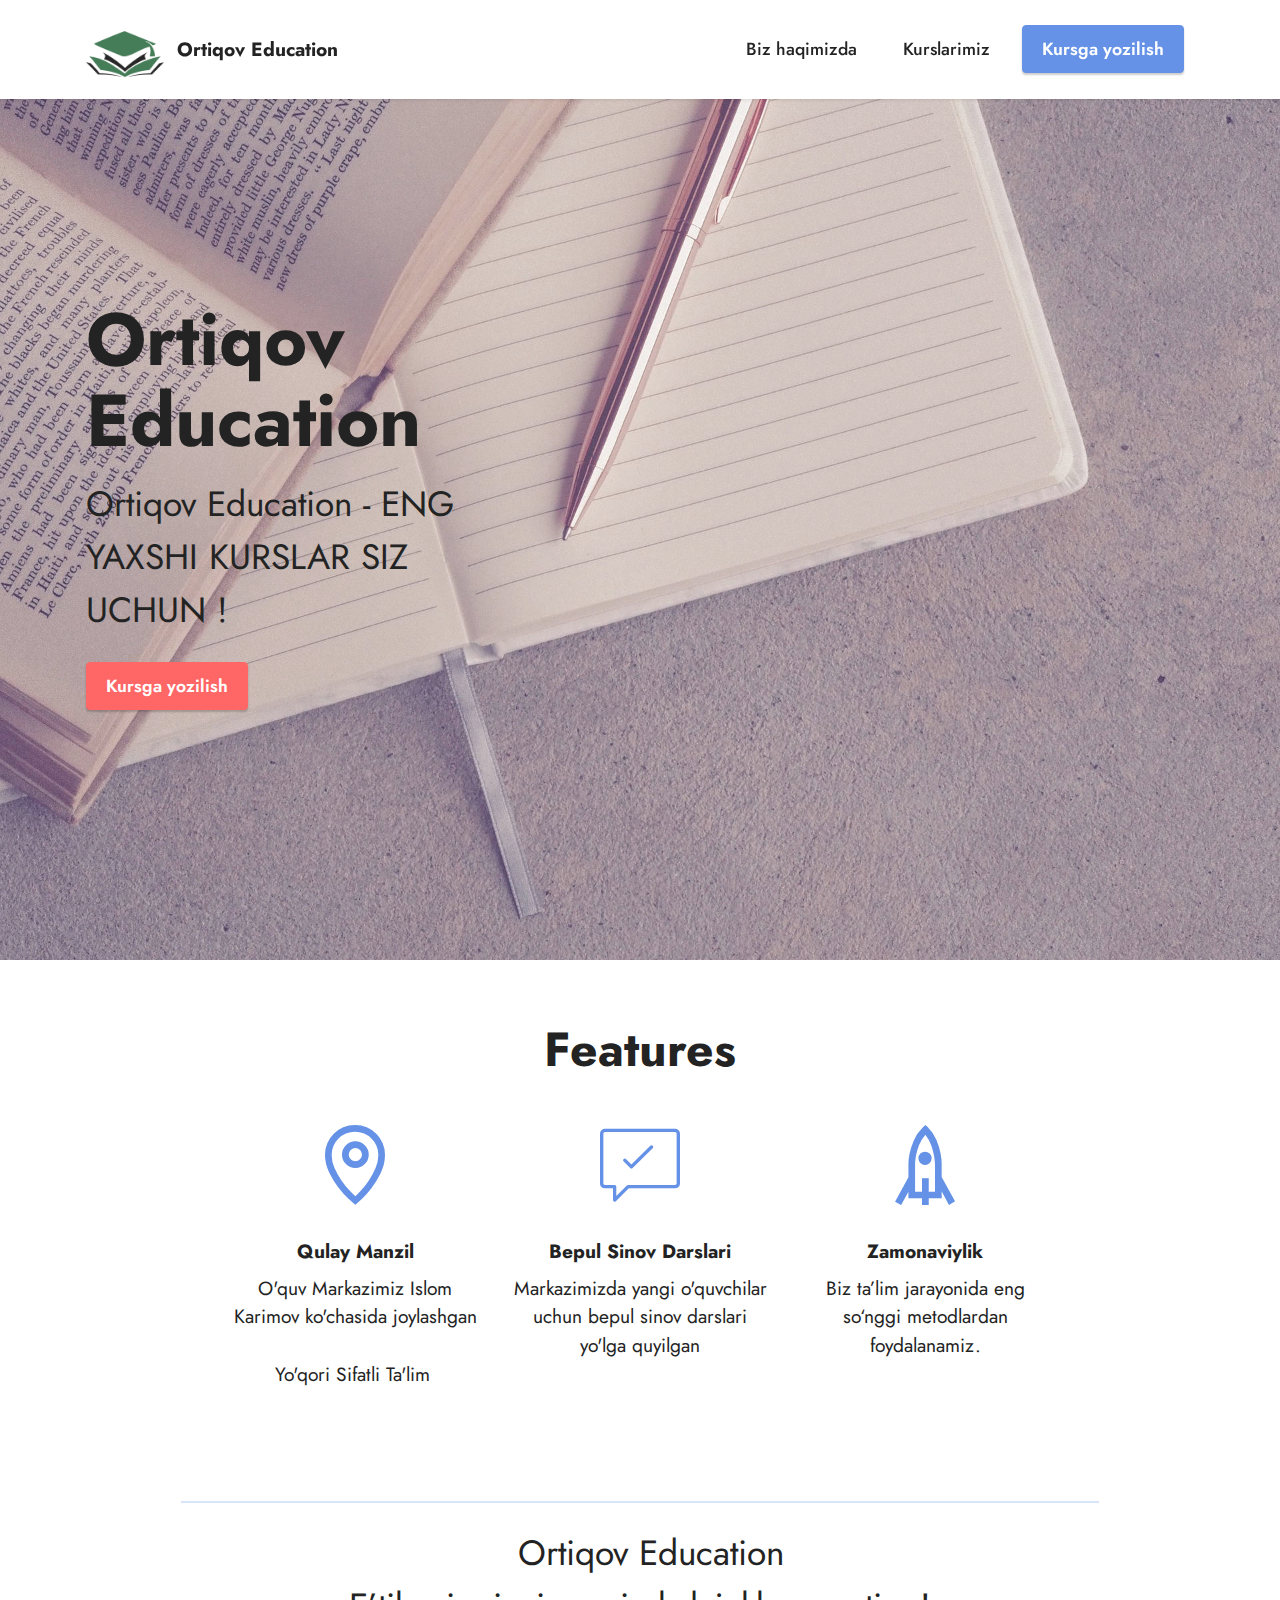
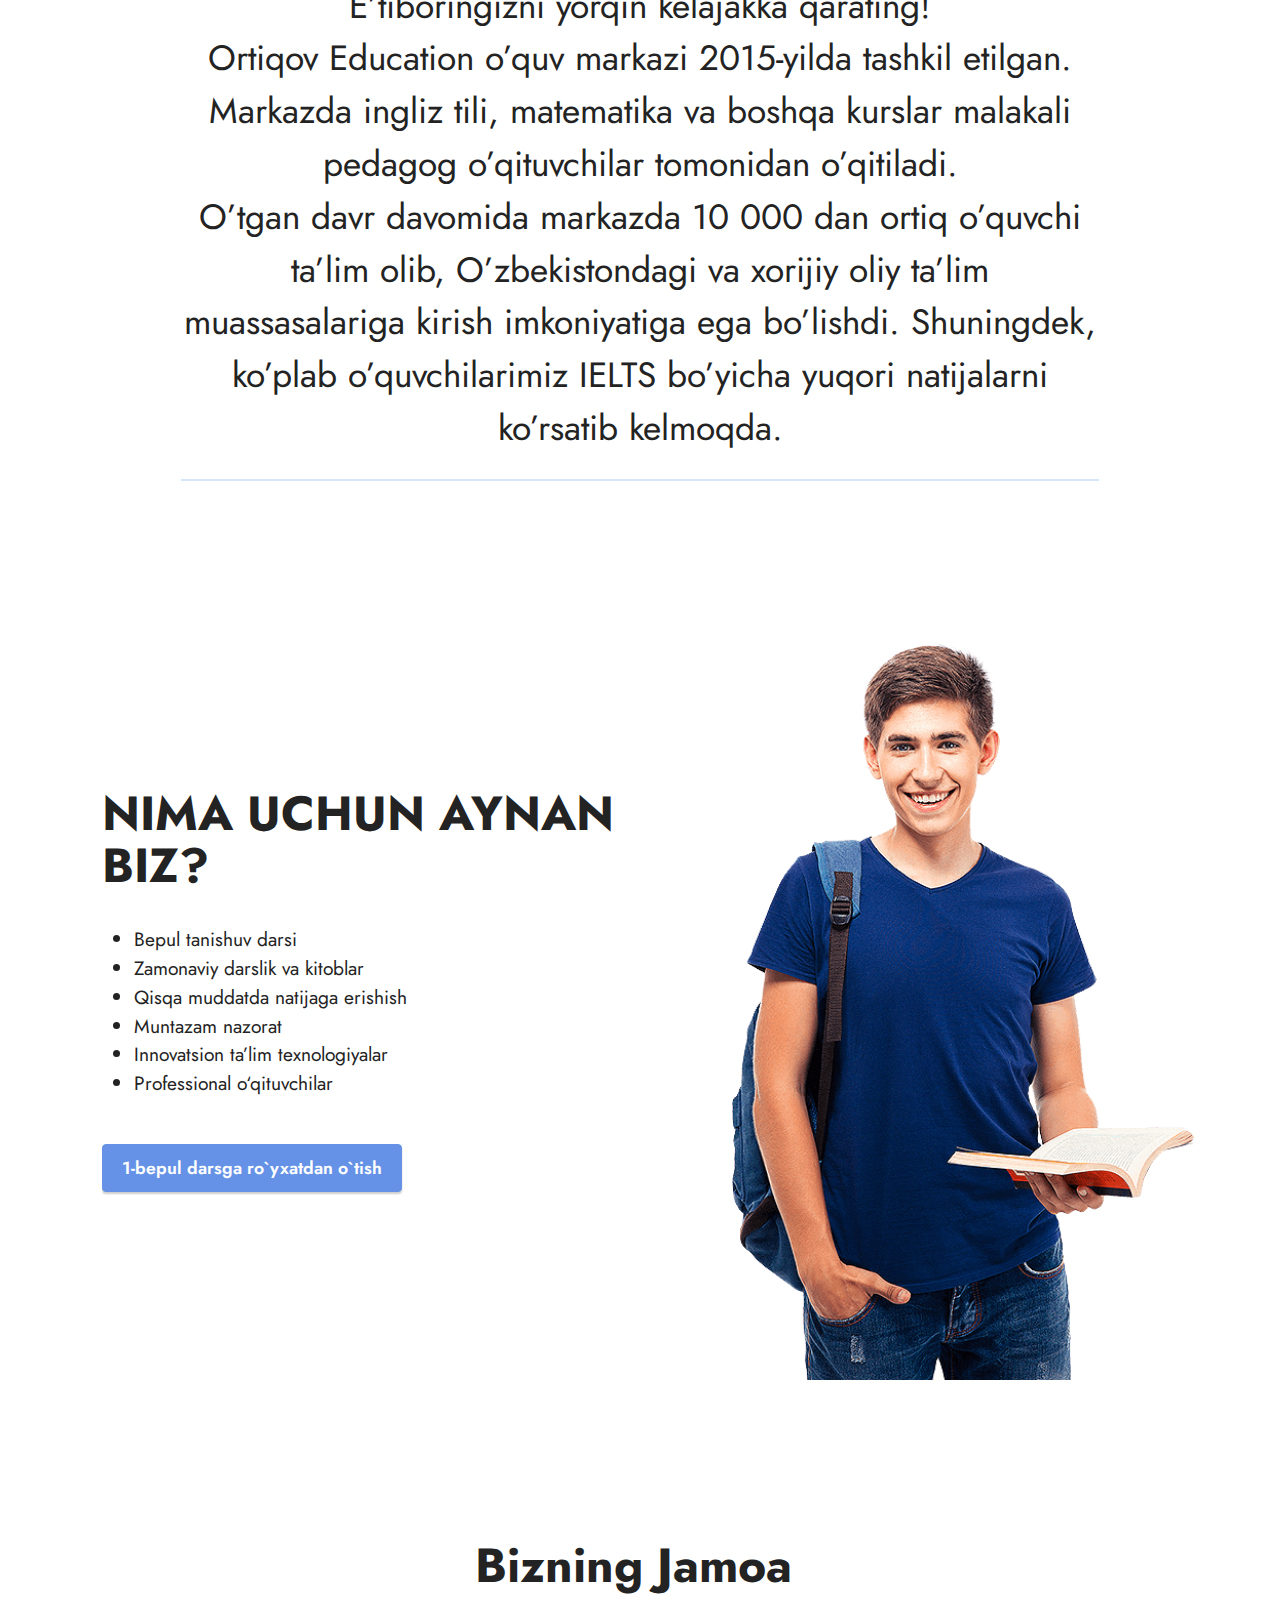
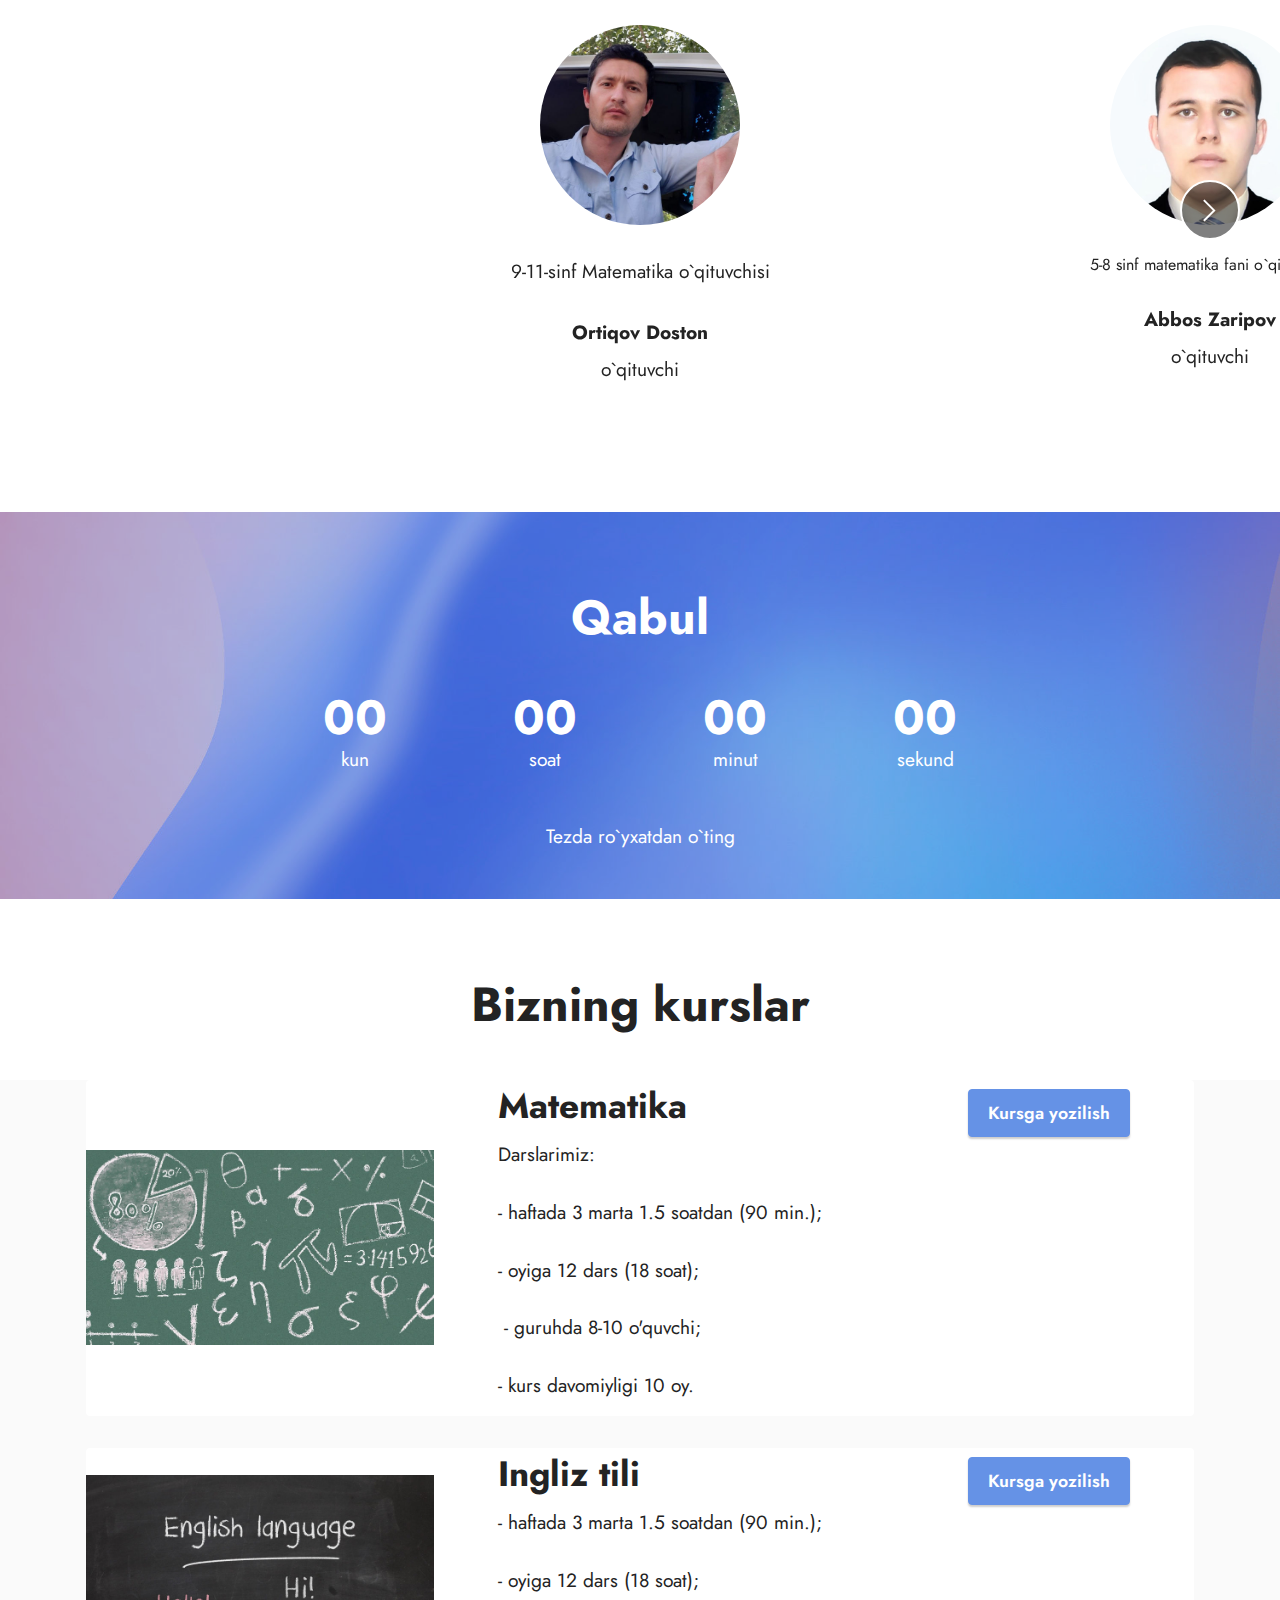
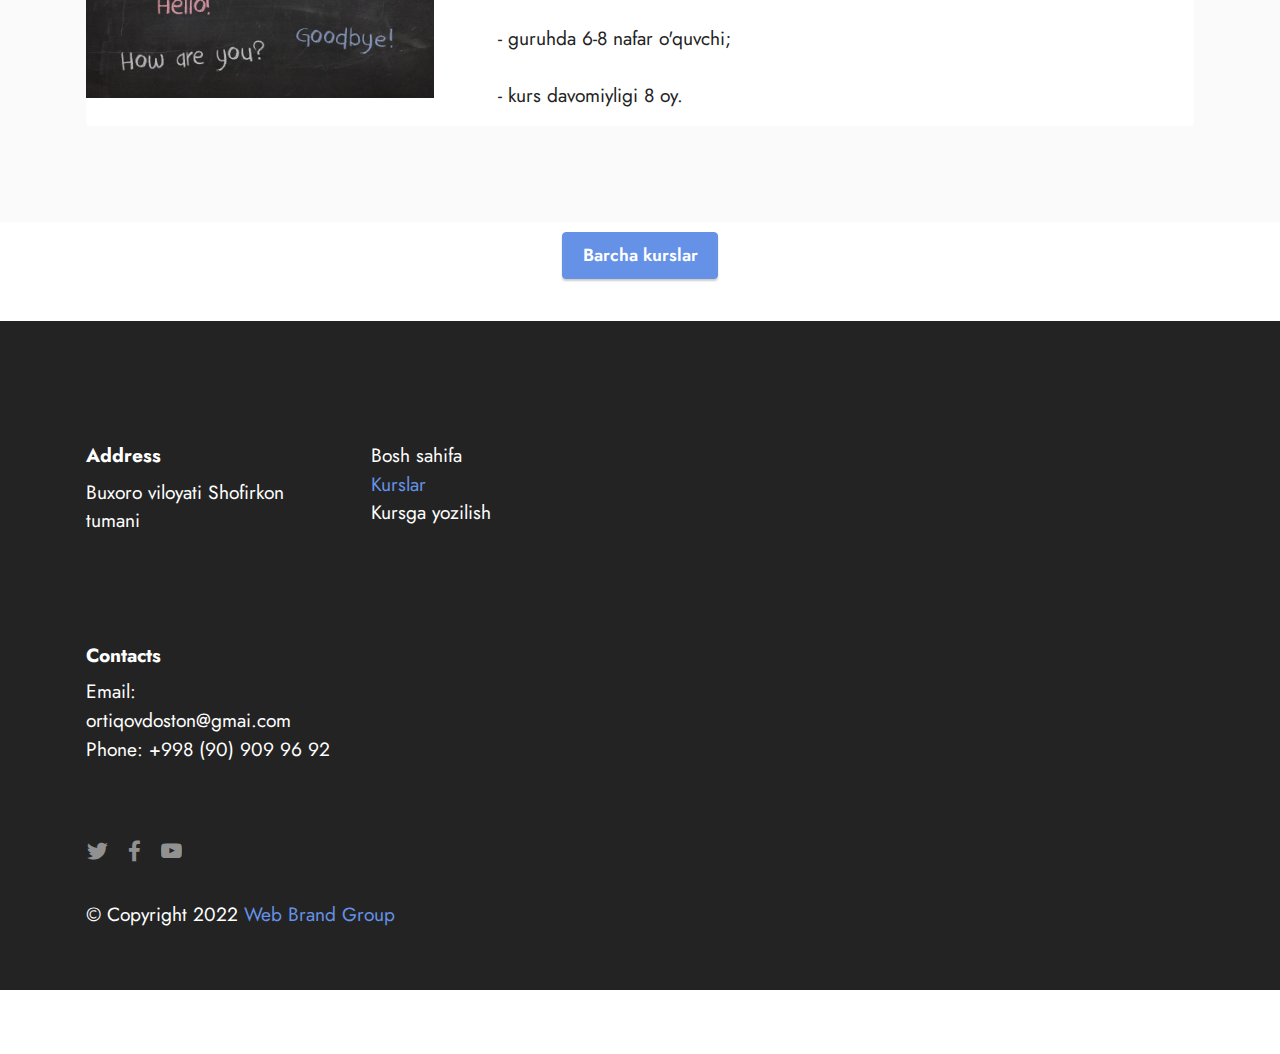
==== index.html @ 01abdef6 "first commit" ====
<!DOCTYPE html>
<html  >
<head>
  <!-- Site made with Mobirise Website Builder v5.6.11, https://mobirise.com -->
  <meta charset="UTF-8">
  <meta http-equiv="X-UA-Compatible" content="IE=edge">
  <meta name="generator" content="Mobirise v5.6.11, mobirise.com">
  <meta name="twitter:card" content="summary_large_image"/>
  <meta name="twitter:image:src" content="">
  <meta property="og:image" content="">
  <meta name="twitter:title" content="Hom">
  <meta name="viewport" content="width=device-width, initial-scale=1, minimum-scale=1">
  <link rel="shortcut icon" href="assets/images/ortiqov-2-96x96.png" type="image/x-icon">
  <meta name="description" content="Ortiqov Education, Matematika Shofirkon,
Shofirkon,
Matematika kurslari,
O`quv markaz">
  
  
  <title>Hom</title>
  <link rel="stylesheet" href="assets/web/assets/mobirise-icons2/mobirise2.css">
  <link rel="stylesheet" href="assets/web/assets/mobirise-icons/mobirise-icons.css">
  <link rel="stylesheet" href="assets/bootstrap/css/bootstrap.min.css">
  <link rel="stylesheet" href="assets/bootstrap/css/bootstrap-grid.min.css">
  <link rel="stylesheet" href="assets/bootstrap/css/bootstrap-reboot.min.css">
  <link rel="stylesheet" href="assets/dropdown/css/style.css">
  <link rel="stylesheet" href="assets/socicon/css/styles.css">
  <link rel="stylesheet" href="assets/theme/css/style.css">
  <link rel="preload" href="https://fonts.googleapis.com/css?family=Jost:100,200,300,400,500,600,700,800,900,100i,200i,300i,400i,500i,600i,700i,800i,900i&display=swap" as="style" onload="this.onload=null;this.rel='stylesheet'">
  <noscript><link rel="stylesheet" href="https://fonts.googleapis.com/css?family=Jost:100,200,300,400,500,600,700,800,900,100i,200i,300i,400i,500i,600i,700i,800i,900i&display=swap"></noscript>
  <link rel="preload" as="style" href="assets/mobirise/css/mbr-additional.css"><link rel="stylesheet" href="assets/mobirise/css/mbr-additional.css" type="text/css">
  
  
  
  
</head>
<body>
  
  <section data-bs-version="5.1" class="menu menu2 cid-tboYofpI2I" once="menu" id="menu2-k">
    
    <nav class="navbar navbar-dropdown navbar-fixed-top navbar-expand-lg">
        <div class="container">
            <div class="navbar-brand">
                <span class="navbar-logo">
                    <a href="index.html">
                        <img src="assets/images/ortiqov-2-96x96.png" alt="Mobirise Website Builder" style="height: 4.9rem;">
                    </a>
                </span>
                <span class="navbar-caption-wrap"><a class="navbar-caption text-black text-primary display-7" href="index.html">Ortiqov Education</a></span>
            </div>
            <button class="navbar-toggler" type="button" data-toggle="collapse" data-bs-toggle="collapse" data-target="#navbarSupportedContent" data-bs-target="#navbarSupportedContent" aria-controls="navbarNavAltMarkup" aria-expanded="false" aria-label="Toggle navigation">
                <div class="hamburger">
                    <span></span>
                    <span></span>
                    <span></span>
                    <span></span>
                </div>
            </button>
            <div class="collapse navbar-collapse" id="navbarSupportedContent">
                <ul class="navbar-nav nav-dropdown" data-app-modern-menu="true"><li class="nav-item"><a class="nav-link link text-black text-primary display-4" href="index.html">Biz haqimizda</a></li>
                    <li class="nav-item"><a class="nav-link link text-black text-primary display-4" href="page1.html">Kurslarimiz</a></li></ul>
                
                <div class="navbar-buttons mbr-section-btn"><a class="btn btn-primary display-4" href="page2.html">Kursga yozilish</a></div>
            </div>
        </div>
    </nav>
</section>

<section data-bs-version="5.1" class="header1 cid-tbp2q0vH4A mbr-fullscreen" id="header1-l">

    

    
    <div class="mbr-overlay" style="opacity: 0.1; background-color: rgb(250, 250, 250);"></div>

    <div class="container">
        <div class="row">
            <div class="col-12 col-lg-5">
                <h1 class="mbr-section-title mbr-fonts-style mb-3 display-1"><strong>Ortiqov Education</strong></h1>
                
                <p class="mbr-text mbr-fonts-style display-5">Ortiqov Education - ENG YAXSHI KURSLAR SIZ UCHUN !</p>
                <div class="mbr-section-btn mt-3"><a class="btn btn-secondary display-4" href="page2.html">Kursga yozilish</a></div>
            </div>
        </div>
    </div>
</section>

<section data-bs-version="5.1" class="features1 cid-tbp8S8FEzA" id="features1-p">
    

    
    
    <div class="container">
        <div class="row">
            <div class="col-12 col-lg-9">
                <h3 class="mbr-section-title mbr-fonts-style align-center mb-0 display-2">
                    <strong>Features</strong>
                </h3>
                
            </div>
        </div>
        <div class="row">
            <div class="card col-12 col-md-6 col-lg-3">
                <div class="card-wrapper">
                    <div class="card-box align-center">
                        <div class="iconfont-wrapper">
                            <span class="mbr-iconfont mobi-mbri-map-pin mobi-mbri"></span>
                        </div>
                        <h5 class="card-title mbr-fonts-style display-7"><strong>Qulay Manzil</strong></h5>
                        <p class="card-text mbr-fonts-style display-7">O'quv Markazimiz Islom Karimov ko'chasida joylashgan
<br>
<br>Yo'qori Sifatli Ta'lim&nbsp;<br></p>
                    </div>
                </div>
            </div>
            <div class="card col-12 col-md-6 col-lg-3">
                <div class="card-wrapper">
                    <div class="card-box align-center">
                        <div class="iconfont-wrapper">
                            <span class="mbr-iconfont mbri-cust-feedback"></span>
                        </div>
                        <h5 class="card-title mbr-fonts-style display-7"><strong>Bepul Sinov Darslari</strong></h5>
                        <p class="card-text mbr-fonts-style display-7">Markazimizda yangi o'quvchilar uchun bepul sinov darslari yo'lga quyilgan</p>
                    </div>
                </div>
            </div>
            <div class="card col-12 col-md-6 col-lg-3">
                <div class="card-wrapper">
                    <div class="card-box align-center">
                        <div class="iconfont-wrapper">
                            <span class="mbr-iconfont mobi-mbri-rocket mobi-mbri"></span>
                        </div>
                        <h5 class="card-title mbr-fonts-style display-7"><strong>Zamonaviylik</strong></h5>
                        <p class="card-text mbr-fonts-style display-7">Biz ta’lim jarayonida eng so‘nggi metodlardan foydalanamiz.</p>
                    </div>
                </div>
            </div>
            
        </div>
    </div>
</section>

<section data-bs-version="5.1" class="content6 cid-tbpa7dAFhk" id="content6-q">
    
    <div class="container">
        <div class="row justify-content-center">
            <div class="col-md-12 col-lg-10">
                <hr class="line">
                <p class="mbr-text align-center mbr-fonts-style my-4 display-5">&nbsp; Ortiqov Education<br>   E’tiboringizni yorqin kelajakka qarating!
<br> Ortiqov Education&nbsp;o’quv markazi 2015-yilda tashkil etilgan. Markazda ingliz tili, matematika va boshqa kurslar malakali pedagog o’qituvchilar tomonidan o’qitiladi. 
<br>   O’tgan davr davomida markazda 10 000 dan ortiq o’quvchi ta’lim olib, O’zbekistondagi va xorijiy oliy ta’lim muassasalariga kirish imkoniyatiga ega bo’lishdi. Shuningdek, ko’plab o’quvchilarimiz IELTS bo’yicha yuqori natijalarni ko’rsatib kelmoqda.</p>
                <hr class="line">
            </div>
        </div>
    </div>
</section>

<section data-bs-version="5.1" class="features11 cid-tbpao3PgnY" id="features12-t">

    

    
    
    <div class="container">
        <div class="m-0 row align-items-center">
            <div class="col-12 col-lg">
                <div class="card-wrapper">
                    <div class="card-box">
                        <h4 class="card-title mbr-fonts-style mb-4 display-2"><strong>NIMA UCHUN AYNAN BIZ?</strong></h4>
                        <p class="mbr-text mbr-fonts-style mb-4 display-7"></p>
                        <div class="mbr-text mbr-fonts-style counter-container display-7">
                            <ul>
                                <li>Bepul tanishuv darsi</li>
                                <li>Zamonaviy darslik va kitoblar</li>
                                <li>Qisqa muddatda natijaga erishish</li><li>Muntazam nazorat</li><li>Innovatsion ta’lim texnologiyalar</li><li>Professional o‘qituvchilar</li>
                            </ul>
                        </div>
                        <div class="mbr-section-btn mb-4"><a class="btn btn-primary display-4" href="page2.html">1-bepul darsga ro`yxatdan o`tish</a></div>
                    </div>
                </div>
            </div>
            <div class="p-0 col-12 col-lg-5 md-pb">
                <div class="image-wrapper">
                    <img src="assets/images/boy-450x721.png" alt="Mobirise Website Builder">
                </div>
            </div>
        </div>
    </div>
</section>

<section data-bs-version="5.1" class="people5 mbr-embla cid-tburtXGddk" id="people5-w">

    

    
    

    <div class="position-relative text-center">
        <h3 class="mb-4 mbr-fonts-style display-2"><strong>Bizning Jamoa&nbsp;</strong></h3>

        <div class="embla" data-skip-snaps="true" data-align="center" data-auto-play-interval="5" data-draggable="true">
            <div class="embla__viewport container-fluid">
                <div class="embla__container">
                    <div class="embla__slide slider-image item active" style="margin-left: 0rem; margin-right: 0rem;">
                        <div class="user">
                            <div class="user_image">
                                <div class="item-wrapper position-relative">
                                    <img src="assets/images/photo-2021-07-09-16-45-51-550x550.jpg" alt="Mobirise Website Builder">
                                </div>
                            </div>
                            <div class="user_text mb-4">
                                <p class="mbr-fonts-style display-7">9-11-sinf Matematika o`qituvchisi</p>
                            </div>
                            <div class="user_name mbr-fonts-style mb-2 display-7"><strong>Ortiqov Doston</strong></div>
                            <div class="user_desk mbr-fonts-style display-7">o`qituvchi</div>
                        </div>
                    </div>
                    <div class="embla__slide slider-image item" style="margin-left: 0rem; margin-right: 0rem;">
                        <div class="user">
                            <div class="user_image">
                                <div class="item-wrapper position-relative">
                                    <img src="assets/images/photo-2022-07-13-21-33-42-600x800.jpg" alt="Mobirise Website Builder" data-slide-to="1" data-bs-slide-to="1">
                                </div>
                            </div>
                            <div class="user_text mb-4">
                                <p class="mbr-fonts-style display-7"></p><p>5-8 sinf matematika fani o`qituvchisi</p><p></p>
                            </div>
                            <div class="user_name mbr-fonts-style mb-2 display-7"><strong>Abbos Zaripov</strong></div>
                            <div class="user_desk mbr-fonts-style display-7">o`qituvchi</div>
                        </div>
                    </div><div class="embla__slide slider-image item" style="margin-left: 0rem; margin-right: 0rem;">
                        <div class="user">
                            <div class="user_image">
                                <div class="item-wrapper position-relative">
                                    <img src="assets/images/mbr-550x551.png" alt="Mobirise Website Builder" data-slide-to="2" data-bs-slide-to="2">
                                </div>
                            </div>
                            <div class="user_text mb-4">
                                <p class="mbr-fonts-style display-7">Ingliz tili o`qituvchisi</p>
                            </div>
                            <div class="user_name mbr-fonts-style mb-2 display-7"><strong>Sayfiddinova Madina</strong></div>
                            <div class="user_desk mbr-fonts-style display-7">o`qituvchi</div>
                        </div>
                    </div>
                    
                </div>
            </div>
            <button class="embla__button embla__button--prev">
                <span class="mobi-mbri mobi-mbri-arrow-prev mbr-iconfont" aria-hidden="true"></span>
                <span class="sr-only visually-hidden visually-hidden">Previous</span>
            </button>
            <button class="embla__button embla__button--next">
                <span class="mobi-mbri mobi-mbri-arrow-next mbr-iconfont" aria-hidden="true"></span>
                <span class="sr-only visually-hidden visually-hidden">Next</span>
            </button>
        </div>
    </div>
</section>

<section data-bs-version="5.1" class="countdown4 cid-tbuujey64Z" id="countdown4-x">
    

    
    <div class="mbr-overlay" style="opacity: 0.4; background-color: rgb(68, 121, 217);">
    </div>
    <div class="container">
        <div class="row justify-content-center">
            <div class="col-lg-8">
                <h3 class="mbr-section-title mb-5 align-center mbr-fonts-style display-2"><strong>Qabul</strong></h3>
                
                <div class="countdown-cont align-center mb-5">
                    <div class="daysCountdown col-xs-3 col-sm-3 col-md-3" title="kun"></div>
                    <div class="hoursCountdown col-xs-3 col-sm-3 col-md-3" title="soat"></div>
                    <div class="minutesCountdown col-xs-3 col-sm-3 col-md-3" title="minut"></div>
                    <div class="secondsCountdown col-xs-3 col-sm-3 col-md-3" title="sekund"></div>
                    <div class="countdown" data-due-date="2022/09/01"></div>
                </div>
                <p class="mbr-text mb-5 align-center mbr-fonts-style display-7">Tezda ro`yxatdan o`ting</p>
                
                
            </div>
        </div>
    </div>
</section>

<section data-bs-version="5.1" class="content5 cid-tbuvARO0tV" id="content5-11">
    
    <div class="container-fluid">
        <div class="row justify-content-center">
            <div class="col-md-12 col-lg-10">
                <h3 class="mbr-section-title mbr-fonts-style mb-4 display-2"><strong>Bizning kurslar</strong></h3>
                <h4 class="mbr-section-subtitle mbr-fonts-style mb-4 display-5"></h4>
                <p class="mbr-text mbr-fonts-style display-7"></p>
            </div>
        </div>
    </div>
</section>

<section data-bs-version="5.1" class="features8 cid-tbuw5hnifl" xmlns="http://www.w3.org/1999/html" id="features9-12">
    
    

    
    

    <div class="container">
        <div class="card">
            <div class="card-wrapper">
                <div class="row align-items-center">
                    <div class="col-12 col-md-4">
                        <div class="image-wrapper">
                            <img src="assets/images/mbr-1-816x459.jpg" alt="Mobirise Website Builder">
                        </div>
                    </div>
                    <div class="col-12 col-md">
                        <div class="card-box">
                            <div class="row">
                                <div class="col-md">
                                    <h6 class="card-title mbr-fonts-style display-5"><strong>Matematika</strong></h6>
                                    <p class="mbr-text mbr-fonts-style display-7">Darslarimiz:⁣⁣
<br>
<br>⁣- haftada 3 marta 1.5 soatdan (90 min.); ⁣⁣
<br>
<br>- oyiga 12 dars (18 soat); ⁣⁣
<br>
<br>&nbsp;⁣-&nbsp;guruhda 8-10 o'quvchi; ⁣⁣
<br>
<br>- kurs davomiyligi 10 oy. ⁣⁣</p>
                                </div>
                                <div class="col-md-auto">
                                    
                                    <div class="mbr-section-btn"><a href="page2.html" class="btn btn-primary display-4">Kursga yozilish</a></div>
                                </div>
                                <div></div>
                            </div>
                        </div>
                    </div>
                </div>
            </div>
        </div>
        <div class="card">
            <div class="card-wrapper">
                <div class="row align-items-center">
                    <div class="col-12 col-md-4">
                        <div class="image-wrapper">
                            <img src="assets/images/mbr-816x524.jpg" alt="Mobirise Website Builder">
                        </div>
                    </div>
                    <div class="col-12 col-md">
                        <div class="card-box">
                            <div class="row">
                                <div class="col-md">
                                    <h6 class="card-title mbr-fonts-style display-5"><strong>Ingliz tili</strong></h6>
                                    <p class="mbr-text mbr-fonts-style display-7">⁣⁣⁣- haftada 3 marta 1.5 soatdan (90 min.); ⁣⁣⁣
<br>
<br>- oyiga 12 dars (18 soat); ⁣⁣⁣
<br><br>- guruhda 6-8 nafar o'quvchi; ⁣⁣⁣
<br>
<br>- kurs davomiyligi 8 oy. ⁣⁣⁣</p>
                                </div>
                                <div class="col-md-auto">
                                    
                                    <div class="mbr-section-btn"><a href="page2.html" class="btn btn-primary display-4">Kursga yozilish</a></div>
                                </div>
                                <div></div>
                            </div>
                        </div>
                    </div>
                </div>
            </div>
        </div>
        
    </div>
</section>

<section data-bs-version="5.1" class="content11 cid-tbuxKLITql" id="content11-13">
    
    <div class="container-fluid">
        <div class="row justify-content-center">
            <div class="col-md-12 col-lg-10">
                <div class="mbr-section-btn align-center"><a class="btn btn-primary display-4" href="page1.html">Barcha kurslar</a></div>
            </div>
        </div>
    </div>
</section>

<section data-bs-version="5.1" class="footer6 cid-tbuyxbJIsq" once="footers" id="footer6-17">

    

    

    <div class="container">
        <div class="row content mbr-white">
            <div class="col-12 col-md-3 mbr-fonts-style display-7">
                <h5 class="mbr-section-subtitle mbr-fonts-style mb-2 display-7">
                    <strong>Address</strong>
                </h5>
                <p class="mbr-text mbr-fonts-style display-7">Buxoro viloyati Shofirkon tumani<br><br></p> <br>
                <h5 class="mbr-section-subtitle mbr-fonts-style mb-2 mt-4 display-7">
                    <strong>Contacts</strong>
                </h5>
                <p class="mbr-text mbr-fonts-style mb-4 display-7">
                    Email: ortiqovdoston@gmai.com<br>
                    Phone:&nbsp;+998 (90) 909 96 92<br><br></p>
            </div>
            <div class="col-12 col-md-3 mbr-fonts-style display-7">
                <h5 class="mbr-section-subtitle mbr-fonts-style mb-2 display-7">Bosh sahifa<br><a href="page1.html" class="text-primary">Kurslar</a><br>Kursga yozilish<br><br></h5>
                <ul class="list mbr-fonts-style mb-4 display-4">
                    <li class="mbr-text item-wrap"><br></li><li class="mbr-text item-wrap"><br></li>
                </ul>
                <h5 class="mbr-section-subtitle mbr-fonts-style mb-2 mt-5 display-7"></h5>
                <p class="mbr-text mbr-fonts-style mb-4 display-7"></p>
            </div>
            <div class="col-12 col-md-6">
                <div class="google-map"><iframe frameborder="0" style="border:0" src="https://www.google.com/maps/embed?pb=!1m18!1m12!1m3!1d49061.007696464425!2d64.38777875148342!3d39.77753103768543!2m3!1f0!2f0!3f0!3m2!1i1024!2i768!4f13.1!3m3!1m2!1s0x3f50060e65993cd5%3A0xc87beaf40e48e767!2z0JHRg9GF0LDRgNCwLCDQo9C30LHQtdC60LjRgdGC0LDQvQ!5e0!3m2!1sru!2s!4v1657297298266!5m2!1sru!2s" allowfullscreen=""></iframe></div>
            </div>
            <div class="col-md-6">
                <div class="social-list align-left">
                    <div class="soc-item">
                        <a href="https://twitter.com/mobirise" target="_blank">
                            <span class="socicon-twitter socicon mbr-iconfont mbr-iconfont-social"></span>
                        </a>
                    </div>
                    <div class="soc-item">
                        <a href="https://www.facebook.com/pages/Mobirise/1616226671953247" target="_blank">
                            <span class="socicon-facebook socicon mbr-iconfont mbr-iconfont-social"></span>
                        </a>
                    </div>
                    <div class="soc-item">
                        <a href="https://www.youtube.com/c/mobirise" target="_blank">
                            <span class="socicon-youtube socicon mbr-iconfont mbr-iconfont-social"></span>
                        </a>
                    </div>
                    
                    
                    
                </div>
            </div>
        </div>
        <div class="footer-lower">
            <div class="media-container-row">
                <div class="col-sm-12">
                    <hr>
                </div>
            </div>
            <div class="col-sm-12 copyright pl-0">
                <p class="mbr-text mbr-fonts-style mbr-white display-7">
                    © Copyright 2022 <a href="https://webranduz.netlify.app/" class="text-primary" target="_blank">Web Brand Group</a></p>
            </div>
        </div>
    </div>
</section><section class="display-7" style="padding: 0;align-items: center;justify-content: center;flex-wrap: wrap;    align-content: center;display: flex;position: relative;height: 4rem;"><a href="https://mobiri.se/2800670" style="flex: 1 1;height: 4rem;position: absolute;width: 100%;z-index: 1;"><img alt="" style="height: 4rem;" src="[data-uri]"></a><p style="margin: 0;text-align: center;" class="display-7"> &#8204;</p><a style="z-index:1" href="https://mobirise.com/offline-website-builder.html"></a></section><script src="assets/bootstrap/js/bootstrap.bundle.min.js"></script>  <script src="assets/smoothscroll/smooth-scroll.js"></script>  <script src="assets/ytplayer/index.js"></script>  <script src="assets/dropdown/js/navbar-dropdown.js"></script>  <script src="assets/embla/embla.min.js"></script>  <script src="assets/embla/script.js"></script>  <script src="assets/countdown/countdown.js"></script>  <script src="assets/theme/js/script.js"></script>  
  
  
</body>
</html>
---- assets/web/assets/mobirise-icons2/mobirise2.css ----
@font-face {
  font-family: 'Moririse2';
  font-display: swap;
  src:  url('mobirise2.eot?f2bix4');
  src:  url('mobirise2.eot?f2bix4#iefix') format('embedded-opentype'),
    url('mobirise2.ttf?f2bix4') format('truetype'),
    url('mobirise2.woff?f2bix4') format('woff'),
    url('mobirise2.svg?f2bix4#mobirise2') format('svg');
  font-weight: normal;
  font-style: normal;
}

[class^="mobi-"], [class*=" mobi-"] {
  /* use !important to prevent issues with browser extensions that change fonts */
  font-family: 'Moririse2' !important;
  speak: none;
  font-style: normal;
  font-weight: normal;
  font-variant: normal;
  text-transform: none;
  line-height: 1;

  /* Better Font Rendering =========== */
  -webkit-font-smoothing: antialiased;
  -moz-osx-font-smoothing: grayscale;
}

.mobi-mbri-add-submenu:before {
  content: "\e900";
}
.mobi-mbri-alert:before {
  content: "\e901";
}
.mobi-mbri-align-center:before {
  content: "\e902";
}
.mobi-mbri-align-justify:before {
  content: "\e903";
}
.mobi-mbri-align-left:before {
  content: "\e904";
}
.mobi-mbri-align-right:before {
  content: "\e905";
}
.mobi-mbri-android:before {
  content: "\e906";
}
.mobi-mbri-apple:before {
  content: "\e907";
}
.mobi-mbri-arrow-down:before {
  content: "\e908";
}
.mobi-mbri-arrow-next:before {
  content: "\e909";
}
.mobi-mbri-arrow-prev:before {
  content: "\e90a";
}
.mobi-mbri-arrow-up:before {
  content: "\e90b";
}
.mobi-mbri-bold:before {
  content: "\e90c";
}
.mobi-mbri-bookmark:before {
  content: "\e90d";
}
.mobi-mbri-bootstrap:before {
  content: "\e90e";
}
.mobi-mbri-briefcase:before {
  content: "\e90f";
}
.mobi-mbri-browse:before {
  content: "\e910";
}
.mobi-mbri-bulleted-list:before {
  content: "\e911";
}
.mobi-mbri-calendar:before {
  content: "\e912";
}
.mobi-mbri-camera:before {
  content: "\e913";
}
.mobi-mbri-cart-add:before {
  content: "\e914";
}
.mobi-mbri-cart-full:before {
  content: "\e915";
}
.mobi-mbri-cash:before {
  content: "\e916";
}
.mobi-mbri-change-style:before {
  content: "\e917";
}
.mobi-mbri-chat:before {
  content: "\e918";
}
.mobi-mbri-clock:before {
  content: "\e919";
}
.mobi-mbri-close:before {
  content: "\e91a";
}
.mobi-mbri-cloud:before {
  content: "\e91b";
}
.mobi-mbri-code:before {
  content: "\e91c";
}
.mobi-mbri-contact-form:before {
  content: "\e91d";
}
.mobi-mbri-credit-card:before {
  content: "\e91e";
}
.mobi-mbri-cursor-click:before {
  content: "\e91f";
}
.mobi-mbri-cust-feedback:before {
  content: "\e920";
}
.mobi-mbri-database:before {
  content: "\e921";
}
.mobi-mbri-delivery:before {
  content: "\e922";
}
.mobi-mbri-desktop:before {
  content: "\e923";
}
.mobi-mbri-devices:before {
  content: "\e924";
}
.mobi-mbri-down:before {
  content: "\e925";
}
.mobi-mbri-download-2:before {
  content: "\e926";
}
.mobi-mbri-download:before {
  content: "\e927";
}
.mobi-mbri-drag-n-drop-2:before {
  content: "\e928";
}
.mobi-mbri-drag-n-drop:before {
  content: "\e929";
}
.mobi-mbri-edit-2:before {
  content: "\e92a";
}
.mobi-mbri-edit:before {
  content: "\e92b";
}
.mobi-mbri-error:before {
  content: "\e92c";
}
.mobi-mbri-extension:before {
  content: "\e92d";
}
.mobi-mbri-features:before {
  content: "\e92e";
}
.mobi-mbri-file:before {
  content: "\e92f";
}
.mobi-mbri-flag:before {
  content: "\e930";
}
.mobi-mbri-folder:before {
  content: "\e931";
}
.mobi-mbri-gift:before {
  content: "\e932";
}
.mobi-mbri-github:before {
  content: "\e933";
}
.mobi-mbri-globe-2:before {
  content: "\e934";
}
.mobi-mbri-globe:before {
  content: "\e935";
}
.mobi-mbri-growing-chart:before {
  content: "\e936";
}
.mobi-mbri-hearth:before {
  content: "\e937";
}
.mobi-mbri-help:before {
  content: "\e938";
}
.mobi-mbri-home:before {
  content: "\e939";
}
.mobi-mbri-hot-cup:before {
  content: "\e93a";
}
.mobi-mbri-idea:before {
  content: "\e93b";
}
.mobi-mbri-image-gallery:before {
  content: "\e93c";
}
.mobi-mbri-image-slider:before {
  content: "\e93d";
}
.mobi-mbri-info:before {
  content: "\e93e";
}
.mobi-mbri-italic:before {
  content: "\e93f";
}
.mobi-mbri-key:before {
  content: "\e940";
}
.mobi-mbri-laptop:before {
  content: "\e941";
}
.mobi-mbri-layers:before {
  content: "\e942";
}
.mobi-mbri-left-right:before {
  content: "\e943";
}
.mobi-mbri-left:before {
  content: "\e944";
}
.mobi-mbri-letter:before {
  content: "\e945";
}
.mobi-mbri-like:before {
  content: "\e946";
}
.mobi-mbri-link:before {
  content: "\e947";
}
.mobi-mbri-lock:before {
  content: "\e948";
}
.mobi-mbri-login:before {
  content: "\e949";
}
.mobi-mbri-logout:before {
  content: "\e94a";
}
.mobi-mbri-magic-stick:before {
  content: "\e94b";
}
.mobi-mbri-map-pin:before {
  content: "\e94c";
}
.mobi-mbri-menu:before {
  content: "\e94d";
}
.mobi-mbri-mobile-2:before {
  content: "\e94e";
}
.mobi-mbri-mobile-horizontal:before {
  content: "\e94f";
}
.mobi-mbri-mobile:before {
  content: "\e950";
}
.mobi-mbri-mobirise:before {
  content: "\e951";
}
.mobi-mbri-more-horizontal:before {
  content: "\e952";
}
.mobi-mbri-more-vertical:before {
  content: "\e953";
}
.mobi-mbri-music:before {
  content: "\e954";
}
.mobi-mbri-new-file:before {
  content: "\e955";
}
.mobi-mbri-numbered-list:before {
  content: "\e956";
}
.mobi-mbri-opened-folder:before {
  content: "\e957";
}
.mobi-mbri-pages:before {
  content: "\e958";
}
.mobi-mbri-paper-plane:before {
  content: "\e959";
}
.mobi-mbri-paperclip:before {
  content: "\e95a";
}
.mobi-mbri-phone:before {
  content: "\e95b";
}
.mobi-mbri-photo:before {
  content: "\e95c";
}
.mobi-mbri-photos:before {
  content: "\e95d";
}
.mobi-mbri-pin:before {
  content: "\e95e";
}
.mobi-mbri-play:before {
  content: "\e95f";
}
.mobi-mbri-plus:before {
  content: "\e960";
}
.mobi-mbri-preview:before {
  content: "\e961";
}
.mobi-mbri-print:before {
  content: "\e962";
}
.mobi-mbri-protect:before {
  content: "\e963";
}
.mobi-mbri-question:before {
  content: "\e964";
}
.mobi-mbri-quote-left:before {
  content: "\e965";
}
.mobi-mbri-quote-right:before {
  content: "\e966";
}
.mobi-mbri-redo:before {
  content: "\e967";
}
.mobi-mbri-refresh:before {
  content: "\e968";
}
.mobi-mbri-responsive-2:before {
  content: "\e969";
}
.mobi-mbri-responsive:before {
  content: "\e96a";
}
.mobi-mbri-right:before {
  content: "\e96b";
}
.mobi-mbri-rocket:before {
  content: "\e96c";
}
.mobi-mbri-sad-face:before {
  content: "\e96d";
}
.mobi-mbri-sale:before {
  content: "\e96e";
}
.mobi-mbri-save:before {
  content: "\e96f";
}
.mobi-mbri-search:before {
  content: "\e970";
}
.mobi-mbri-setting-2:before {
  content: "\e971";
}
.mobi-mbri-setting-3:before {
  content: "\e972";
}
.mobi-mbri-setting:before {
  content: "\e973";
}
.mobi-mbri-share:before {
  content: "\e974";
}
.mobi-mbri-shopping-bag:before {
  content: "\e975";
}
.mobi-mbri-shopping-basket:before {
  content: "\e976";
}
.mobi-mbri-shopping-cart:before {
  content: "\e977";
}
.mobi-mbri-sites:before {
  content: "\e978";
}
.mobi-mbri-smile-face:before {
  content: "\e979";
}
.mobi-mbri-speed:before {
  content: "\e97a";
}
.mobi-mbri-star:before {
  content: "\e97b";
}
.mobi-mbri-success:before {
  content: "\e97c";
}
.mobi-mbri-sun:before {
  content: "\e97d";
}
.mobi-mbri-sun2:before {
  content: "\e97e";
}
.mobi-mbri-tablet-vertical:before {
  content: "\e97f";
}
.mobi-mbri-tablet:before {
  content: "\e980";
}
.mobi-mbri-target:before {
  content: "\e981";
}
.mobi-mbri-timer:before {
  content: "\e982";
}
.mobi-mbri-to-ftp:before {
  content: "\e983";
}
.mobi-mbri-to-local-drive:before {
  content: "\e984";
}
.mobi-mbri-touch-swipe:before {
  content: "\e985";
}
.mobi-mbri-touch:before {
  content: "\e986";
}
.mobi-mbri-trash:before {
  content: "\e987";
}
.mobi-mbri-underline:before {
  content: "\e988";
}
.mobi-mbri-undo:before {
  content: "\e989";
}
.mobi-mbri-unlink:before {
  content: "\e98a";
}
.mobi-mbri-unlock:before {
  content: "\e98b";
}
.mobi-mbri-up-down:before {
  content: "\e98c";
}
.mobi-mbri-up:before {
  content: "\e98d";
}
.mobi-mbri-update:before {
  content: "\e98e";
}
.mobi-mbri-upload-2:before {
  content: "\e98f";
}
.mobi-mbri-upload:before {
  content: "\e990";
}
.mobi-mbri-user-2:before {
  content: "\e991";
}
.mobi-mbri-user:before {
  content: "\e992";
}
.mobi-mbri-users:before {
  content: "\e993";
}
.mobi-mbri-video-play:before {
  content: "\e994";
}
.mobi-mbri-video:before {
  content: "\e995";
}
.mobi-mbri-watch:before {
  content: "\e996";
}
.mobi-mbri-website-theme-2:before {
  content: "\e997";
}
.mobi-mbri-website-theme:before {
  content: "\e998";
}
.mobi-mbri-wifi:before {
  content: "\e999";
}
.mobi-mbri-windows:before {
  content: "\e99a";
}
.mobi-mbri-zoom-in:before {
  content: "\e99b";
}
.mobi-mbri-zoom-out:before {
  content: "\e99c";
}
---- assets/web/assets/mobirise-icons/mobirise-icons.css ----
@font-face {
  font-family: 'MobiriseIcons';
  src:  url('mobirise-icons.eot?spat4u');
  src:  url('mobirise-icons.eot?spat4u#iefix') format('embedded-opentype'),
    url('mobirise-icons.ttf?spat4u') format('truetype'),
    url('mobirise-icons.woff?spat4u') format('woff'),
    url('mobirise-icons.svg?spat4u#MobiriseIcons') format('svg');
  font-weight: normal;
  font-style: normal;
  font-display: swap;
}

[class^="mbri-"], [class*=" mbri-"] {
  /* use !important to prevent issues with browser extensions that change fonts */
  font-family: MobiriseIcons !important;
  speak: none;
  font-style: normal;
  font-weight: normal;
  font-variant: normal;
  text-transform: none;
  line-height: 1;

  /* Better Font Rendering =========== */
  -webkit-font-smoothing: antialiased;
  -moz-osx-font-smoothing: grayscale;
}

.mbri-add-submenu:before {
  content: "\e900";
}
.mbri-alert:before {
  content: "\e901";
}
.mbri-align-center:before {
  content: "\e902";
}
.mbri-align-justify:before {
  content: "\e903";
}
.mbri-align-left:before {
  content: "\e904";
}
.mbri-align-right:before {
  content: "\e905";
}
.mbri-android:before {
  content: "\e906";
}
.mbri-apple:before {
  content: "\e907";
}
.mbri-arrow-down:before {
  content: "\e908";
}
.mbri-arrow-next:before {
  content: "\e909";
}
.mbri-arrow-prev:before {
  content: "\e90a";
}
.mbri-arrow-up:before {
  content: "\e90b";
}
.mbri-bold:before {
  content: "\e90c";
}
.mbri-bookmark:before {
  content: "\e90d";
}
.mbri-bootstrap:before {
  content: "\e90e";
}
.mbri-briefcase:before {
  content: "\e90f";
}
.mbri-browse:before {
  content: "\e910";
}
.mbri-bulleted-list:before {
  content: "\e911";
}
.mbri-calendar:before {
  content: "\e912";
}
.mbri-camera:before {
  content: "\e913";
}
.mbri-cart-add:before {
  content: "\e914";
}
.mbri-cart-full:before {
  content: "\e915";
}
.mbri-cash:before {
  content: "\e916";
}
.mbri-change-style:before {
  content: "\e917";
}
.mbri-chat:before {
  content: "\e918";
}
.mbri-clock:before {
  content: "\e919";
}
.mbri-close:before {
  content: "\e91a";
}
.mbri-cloud:before {
  content: "\e91b";
}
.mbri-code:before {
  content: "\e91c";
}
.mbri-contact-form:before {
  content: "\e91d";
}
.mbri-credit-card:before {
  content: "\e91e";
}
.mbri-cursor-click:before {
  content: "\e91f";
}
.mbri-cust-feedback:before {
  content: "\e920";
}
.mbri-database:before {
  content: "\e921";
}
.mbri-delivery:before {
  content: "\e922";
}
.mbri-desktop:before {
  content: "\e923";
}
.mbri-devices:before {
  content: "\e924";
}
.mbri-down:before {
  content: "\e925";
}
.mbri-download:before {
  content: "\e989";
}
.mbri-drag-n-drop:before {
  content: "\e927";
}
.mbri-drag-n-drop2:before {
  content: "\e928";
}
.mbri-edit:before {
  content: "\e929";
}
.mbri-edit2:before {
  content: "\e92a";
}
.mbri-error:before {
  content: "\e92b";
}
.mbri-extension:before {
  content: "\e92c";
}
.mbri-features:before {
  content: "\e92d";
}
.mbri-file:before {
  content: "\e92e";
}
.mbri-flag:before {
  content: "\e92f";
}
.mbri-folder:before {
  content: "\e930";
}
.mbri-gift:before {
  content: "\e931";
}
.mbri-github:before {
  content: "\e932";
}
.mbri-globe:before {
  content: "\e933";
}
.mbri-globe-2:before {
  content: "\e934";
}
.mbri-growing-chart:before {
  content: "\e935";
}
.mbri-hearth:before {
  content: "\e936";
}
.mbri-help:before {
  content: "\e937";
}
.mbri-home:before {
  content: "\e938";
}
.mbri-hot-cup:before {
  content: "\e939";
}
.mbri-idea:before {
  content: "\e93a";
}
.mbri-image-gallery:before {
  content: "\e93b";
}
.mbri-image-slider:before {
  content: "\e93c";
}
.mbri-info:before {
  content: "\e93d";
}
.mbri-italic:before {
  content: "\e93e";
}
.mbri-key:before {
  content: "\e93f";
}
.mbri-laptop:before {
  content: "\e940";
}
.mbri-layers:before {
  content: "\e941";
}
.mbri-left-right:before {
  content: "\e942";
}
.mbri-left:before {
  content: "\e943";
}
.mbri-letter:before {
  content: "\e944";
}
.mbri-like:before {
  content: "\e945";
}
.mbri-link:before {
  content: "\e946";
}
.mbri-lock:before {
  content: "\e947";
}
.mbri-login:before {
  content: "\e948";
}
.mbri-logout:before {
  content: "\e949";
}
.mbri-magic-stick:before {
  content: "\e94a";
}
.mbri-map-pin:before {
  content: "\e94b";
}
.mbri-menu:before {
  content: "\e94c";
}
.mbri-mobile:before {
  content: "\e94d";
}
.mbri-mobile2:before {
  content: "\e94e";
}
.mbri-mobirise:before {
  content: "\e94f";
}
.mbri-more-horizontal:before {
  content: "\e950";
}
.mbri-more-vertical:before {
  content: "\e951";
}
.mbri-music:before {
  content: "\e952";
}
.mbri-new-file:before {
  content: "\e953";
}
.mbri-numbered-list:before {
  content: "\e954";
}
.mbri-opened-folder:before {
  content: "\e955";
}
.mbri-pages:before {
  content: "\e956";
}
.mbri-paper-plane:before {
  content: "\e957";
}
.mbri-paperclip:before {
  content: "\e958";
}
.mbri-photo:before {
  content: "\e959";
}
.mbri-photos:before {
  content: "\e95a";
}
.mbri-pin:before {
  content: "\e95b";
}
.mbri-play:before {
  content: "\e95c";
}
.mbri-plus:before {
  content: "\e95d";
}
.mbri-preview:before {
  content: "\e95e";
}
.mbri-print:before {
  content: "\e95f";
}
.mbri-protect:before {
  content: "\e960";
}
.mbri-question:before {
  content: "\e961";
}
.mbri-quote-left:before {
  content: "\e962";
}
.mbri-quote-right:before {
  content: "\e963";
}
.mbri-refresh:before {
  content: "\e964";
}
.mbri-responsive:before {
  content: "\e965";
}
.mbri-right:before {
  content: "\e966";
}
.mbri-rocket:before {
  content: "\e967";
}
.mbri-sad-face:before {
  content: "\e968";
}
.mbri-sale:before {
  content: "\e969";
}
.mbri-save:before {
  content: "\e96a";
}
.mbri-search:before {
  content: "\e96b";
}
.mbri-setting:before {
  content: "\e96c";
}
.mbri-setting2:before {
  content: "\e96d";
}
.mbri-setting3:before {
  content: "\e96e";
}
.mbri-share:before {
  content: "\e96f";
}
.mbri-shopping-bag:before {
  content: "\e970";
}
.mbri-shopping-basket:before {
  content: "\e971";
}
.mbri-shopping-cart:before {
  content: "\e972";
}
.mbri-sites:before {
  content: "\e973";
}
.mbri-smile-face:before {
  content: "\e974";
}
.mbri-speed:before {
  content: "\e975";
}
.mbri-star:before {
  content: "\e976";
}
.mbri-success:before {
  content: "\e977";
}
.mbri-sun:before {
  content: "\e978";
}
.mbri-sun2:before {
  content: "\e979";
}
.mbri-tablet:before {
  content: "\e97a";
}
.mbri-tablet-vertical:before {
  content: "\e97b";
}
.mbri-target:before {
  content: "\e97c";
}
.mbri-timer:before {
  content: "\e97d";
}
.mbri-to-ftp:before {
  content: "\e97e";
}
.mbri-to-local-drive:before {
  content: "\e97f";
}
.mbri-touch-swipe:before {
  content: "\e980";
}
.mbri-touch:before {
  content: "\e981";
}
.mbri-trash:before {
  content: "\e982";
}
.mbri-underline:before {
  content: "\e983";
}
.mbri-unlink:before {
  content: "\e984";
}
.mbri-unlock:before {
  content: "\e985";
}
.mbri-up-down:before {
  content: "\e986";
}
.mbri-up:before {
  content: "\e987";
}
.mbri-update:before {
  content: "\e988";
}
.mbri-upload:before {
 content: "\e926"; 
}
.mbri-user:before {
  content: "\e98a";
}
.mbri-user2:before {
  content: "\e98b";
}
.mbri-users:before {
  content: "\e98c";
}
.mbri-video:before {
  content: "\e98d";
}
.mbri-video-play:before {
  content: "\e98e";
}
.mbri-watch:before {
  content: "\e98f";
}
.mbri-website-theme:before {
  content: "\e990";
}
.mbri-wifi:before {
  content: "\e991";
}
.mbri-windows:before {
  content: "\e992";
}
.mbri-zoom-out:before {
  content: "\e993";
}
.mbri-redo:before {
  content: "\e994";
}
.mbri-undo:before {
  content: "\e995";
}
---- assets/dropdown/css/style.css ----
.navbar-dropdown {
  left: 0;
  padding: 0;
  position: absolute;
  right: 0;
  top: 0;
  transition: all 0.45s ease;
  z-index: 1030;
  background: #282828; }
  .navbar-dropdown .navbar-logo {
    margin-right: 0.8rem;
    transition: margin 0.3s ease-in-out;
    vertical-align: middle; }
    .navbar-dropdown .navbar-logo img {
      height: 3.125rem;
      transition: all 0.3s ease-in-out; }
    .navbar-dropdown .navbar-logo.mbr-iconfont {
      font-size: 3.125rem;
      line-height: 3.125rem; }
  .navbar-dropdown .navbar-caption {
    font-weight: 700;
    white-space: normal;
    vertical-align: -4px;
    line-height: 3.125rem !important; }
    .navbar-dropdown .navbar-caption, .navbar-dropdown .navbar-caption:hover {
      color: inherit;
      text-decoration: none; }
  .navbar-dropdown .mbr-iconfont + .navbar-caption {
    vertical-align: -1px; }
  .navbar-dropdown.navbar-fixed-top {
    position: fixed; }
  .navbar-dropdown .navbar-brand span {
    vertical-align: -4px; }
  .navbar-dropdown.bg-color.transparent {
    background: none; }
  .navbar-dropdown.navbar-short .navbar-brand {
    padding: 0.625rem 0; }
    .navbar-dropdown.navbar-short .navbar-brand span {
      vertical-align: -1px; }
  .navbar-dropdown.navbar-short .navbar-caption {
    line-height: 2.375rem !important;
    vertical-align: -2px; }
  .navbar-dropdown.navbar-short .navbar-logo {
    margin-right: 0.5rem; }
    .navbar-dropdown.navbar-short .navbar-logo img {
      height: 2.375rem; }
    .navbar-dropdown.navbar-short .navbar-logo.mbr-iconfont {
      font-size: 2.375rem;
      line-height: 2.375rem; }
  .navbar-dropdown.navbar-short .mbr-table-cell {
    height: 3.625rem; }
  .navbar-dropdown .navbar-close {
    left: 0.6875rem;
    position: fixed;
    top: 0.75rem;
    z-index: 1000; }
  .navbar-dropdown .hamburger-icon {
    content: "";
    display: inline-block;
    vertical-align: middle;
    width: 16px;
    -webkit-box-shadow: 0 -6px 0 1px #282828,0 0 0 1px #282828,0 6px 0 1px #282828;
    -moz-box-shadow: 0 -6px 0 1px #282828,0 0 0 1px #282828,0 6px 0 1px #282828;
    box-shadow: 0 -6px 0 1px #282828,0 0 0 1px #282828,0 6px 0 1px #282828; }

.dropdown-menu .dropdown-toggle[data-toggle="dropdown-submenu"]::after {
  border-bottom: 0.35em solid transparent;
  border-left: 0.35em solid;
  border-right: 0;
  border-top: 0.35em solid transparent;
  margin-left: 0.3rem; }

.dropdown-menu .dropdown-item:focus {
  outline: 0; }

.nav-dropdown {
  font-size: 0.75rem;
  font-weight: 500;
  height: auto !important; }
  .nav-dropdown .nav-btn {
    padding-left: 1rem; }
  .nav-dropdown .link {
    margin: .667em 1.667em;
    font-weight: 500;
    padding: 0;
    transition: color .2s ease-in-out; }
    .nav-dropdown .link.dropdown-toggle {
      margin-right: 2.583em; }
      .nav-dropdown .link.dropdown-toggle::after {
        margin-left: .25rem;
        border-top: 0.35em solid;
        border-right: 0.35em solid transparent;
        border-left: 0.35em solid transparent;
        border-bottom: 0; }
      .nav-dropdown .link.dropdown-toggle[aria-expanded="true"] {
        margin: 0;
        padding: 0.667em 3.263em  0.667em 1.667em; }
  .nav-dropdown .link::after,
  .nav-dropdown .dropdown-item::after {
    color: inherit; }
  .nav-dropdown .btn {
    font-size: 0.75rem;
    font-weight: 700;
    letter-spacing: 0;
    margin-bottom: 0;
    padding-left: 1.25rem;
    padding-right: 1.25rem; }
  .nav-dropdown .dropdown-menu {
    border-radius: 0;
    border: 0;
    left: 0;
    margin: 0;
    padding-bottom: 1.25rem;
    padding-top: 1.25rem;
    position: relative; }
  .nav-dropdown .dropdown-submenu {
    margin-left: 0.125rem;
    top: 0; }
  .nav-dropdown .dropdown-item {
    font-weight: 500;
    line-height: 2;
    padding: 0.3846em 4.615em 0.3846em 1.5385em;
    position: relative;
    transition: color .2s ease-in-out, background-color .2s ease-in-out; }
    .nav-dropdown .dropdown-item::after {
      margin-top: -0.3077em;
      position: absolute;
      right: 1.1538em;
      top: 50%; }
    .nav-dropdown .dropdown-item:focus, .nav-dropdown .dropdown-item:hover {
      background: none; }

@media (max-width: 767px) {
  .nav-dropdown.navbar-toggleable-sm {
    bottom: 0;
    display: none;
    left: 0;
    overflow-x: hidden;
    position: fixed;
    top: 0;
    transform: translateX(-100%);
    -ms-transform: translateX(-100%);
    -webkit-transform: translateX(-100%);
    width: 18.75rem;
    z-index: 999; } }
.nav-dropdown.navbar-toggleable-xl {
  bottom: 0;
  display: none;
  left: 0;
  overflow-x: hidden;
  position: fixed;
  top: 0;
  transform: translateX(-100%);
  -ms-transform: translateX(-100%);
  -webkit-transform: translateX(-100%);
  width: 18.75rem;
  z-index: 999; }

.nav-dropdown-sm {
  display: block !important;
  overflow-x: hidden;
  overflow: auto;
  padding-top: 3.875rem; }
  .nav-dropdown-sm::after {
    content: "";
    display: block;
    height: 3rem;
    width: 100%; }
  .nav-dropdown-sm.collapse.in ~ .navbar-close {
    display: block !important; }
  .nav-dropdown-sm.collapsing, .nav-dropdown-sm.collapse.in {
    transform: translateX(0);
    -ms-transform: translateX(0);
    -webkit-transform: translateX(0);
    transition: all 0.25s ease-out;
    -webkit-transition: all 0.25s ease-out;
    background: #282828; }
  .nav-dropdown-sm.collapsing[aria-expanded="false"] {
    transform: translateX(-100%);
    -ms-transform: translateX(-100%);
    -webkit-transform: translateX(-100%); }
  .nav-dropdown-sm .nav-item {
    display: block;
    margin-left: 0 !important;
    padding-left: 0; }
  .nav-dropdown-sm .link,
  .nav-dropdown-sm .dropdown-item {
    border-top: 1px dotted rgba(255, 255, 255, 0.1);
    font-size: 0.8125rem;
    line-height: 1.6;
    margin: 0 !important;
    padding: 0.875rem 2.4rem 0.875rem 1.5625rem !important;
    position: relative;
    white-space: normal; }
    .nav-dropdown-sm .link:focus, .nav-dropdown-sm .link:hover,
    .nav-dropdown-sm .dropdown-item:focus,
    .nav-dropdown-sm .dropdown-item:hover {
      background: rgba(0, 0, 0, 0.2) !important;
      color: #c0a375; }
  .nav-dropdown-sm .nav-btn {
    position: relative;
    padding: 1.5625rem 1.5625rem 0 1.5625rem; }
    .nav-dropdown-sm .nav-btn::before {
      border-top: 1px dotted rgba(255, 255, 255, 0.1);
      content: "";
      left: 0;
      position: absolute;
      top: 0;
      width: 100%; }
    .nav-dropdown-sm .nav-btn + .nav-btn {
      padding-top: 0.625rem; }
      .nav-dropdown-sm .nav-btn + .nav-btn::before {
        display: none; }
  .nav-dropdown-sm .btn {
    padding: 0.625rem 0; }
  .nav-dropdown-sm .dropdown-toggle[data-toggle="dropdown-submenu"]::after {
    margin-left: .25rem;
    border-top: 0.35em solid;
    border-right: 0.35em solid transparent;
    border-left: 0.35em solid transparent;
    border-bottom: 0; }
  .nav-dropdown-sm .dropdown-toggle[data-toggle="dropdown-submenu"][aria-expanded="true"]::after {
    border-top: 0;
    border-right: 0.35em solid transparent;
    border-left: 0.35em solid transparent;
    border-bottom: 0.35em solid; }
  .nav-dropdown-sm .dropdown-menu {
    margin: 0;
    padding: 0;
    position: relative;
    top: 0;
    left: 0;
    width: 100%;
    border: 0;
    float: none;
    border-radius: 0;
    background: none; }
  .nav-dropdown-sm .dropdown-submenu {
    left: 100%;
    margin-left: 0.125rem;
    margin-top: -1.25rem;
    top: 0; }

.navbar-toggleable-sm .nav-dropdown .dropdown-menu {
  position: absolute; }

.navbar-toggleable-sm .nav-dropdown .dropdown-submenu {
  left: 100%;
  margin-left: 0.125rem;
  margin-top: -1.25rem;
  top: 0; }

.navbar-toggleable-sm.opened .nav-dropdown .dropdown-menu {
  position: relative; }

.navbar-toggleable-sm.opened .nav-dropdown .dropdown-submenu {
  left: 0;
  margin-left: 00rem;
  margin-top: 0rem;
  top: 0; }

.is-builder .nav-dropdown.collapsing {
  transition: none !important; }
---- assets/socicon/css/styles.css ----
@charset "UTF-8";

@font-face {
  font-family: 'Socicon';
  src:  url('../fonts/socicon.eot');
  src:  url('../fonts/socicon.eot?#iefix') format('embedded-opentype'),
    url('../fonts/socicon.woff2') format('woff2'),
    url('../fonts/socicon.ttf') format('truetype'),
    url('../fonts/socicon.woff') format('woff'),
    url('../fonts/socicon.svg#socicon') format('svg');
  font-weight: normal;
  font-style: normal;
  font-display: swap;
}

[data-icon]:before {
  font-family: "socicon" !important;
  content: attr(data-icon);
  font-style: normal !important;
  font-weight: normal !important;
  font-variant: normal !important;
  text-transform: none !important;
  speak: none;
  line-height: 1;
  -webkit-font-smoothing: antialiased;
  -moz-osx-font-smoothing: grayscale;
}

[class^="socicon-"], [class*=" socicon-"] {
  /* use !important to prevent issues with browser extensions that change fonts */
  font-family: 'Socicon' !important;
  speak: none;
  font-style: normal;
  font-weight: normal;
  font-variant: normal;
  text-transform: none;
  line-height: 1;

  /* Better Font Rendering =========== */
  -webkit-font-smoothing: antialiased;
  -moz-osx-font-smoothing: grayscale;
}

.socicon-eitaa:before {
  content: "\e97c";
}
.socicon-soroush:before {
  content: "\e97d";
}
.socicon-bale:before {
  content: "\e97e";
}
.socicon-zazzle:before {
  content: "\e97b";
}
.socicon-society6:before {
  content: "\e97a";
}
.socicon-redbubble:before {
  content: "\e979";
}
.socicon-avvo:before {
  content: "\e978";
}
.socicon-stitcher:before {
  content: "\e977";
}
.socicon-googlehangouts:before {
  content: "\e974";
}
.socicon-dlive:before {
  content: "\e975";
}
.socicon-vsco:before {
  content: "\e976";
}
.socicon-flipboard:before {
  content: "\e973";
}
.socicon-ubuntu:before {
  content: "\e958";
}
.socicon-artstation:before {
  content: "\e959";
}
.socicon-invision:before {
  content: "\e95a";
}
.socicon-torial:before {
  content: "\e95b";
}
.socicon-collectorz:before {
  content: "\e95c";
}
.socicon-seenthis:before {
  content: "\e95d";
}
.socicon-googleplaymusic:before {
  content: "\e95e";
}
.socicon-debian:before {
  content: "\e95f";
}
.socicon-filmfreeway:before {
  content: "\e960";
}
.socicon-gnome:before {
  content: "\e961";
}
.socicon-itchio:before {
  content: "\e962";
}
.socicon-jamendo:before {
  content: "\e963";
}
.socicon-mix:before {
  content: "\e964";
}
.socicon-sharepoint:before {
  content: "\e965";
}
.socicon-tinder:before {
  content: "\e966";
}
.socicon-windguru:before {
  content: "\e967";
}
.socicon-cdbaby:before {
  content: "\e968";
}
.socicon-elementaryos:before {
  content: "\e969";
}
.socicon-stage32:before {
  content: "\e96a";
}
.socicon-tiktok:before {
  content: "\e96b";
}
.socicon-gitter:before {
  content: "\e96c";
}
.socicon-letterboxd:before {
  content: "\e96d";
}
.socicon-threema:before {
  content: "\e96e";
}
.socicon-splice:before {
  content: "\e96f";
}
.socicon-metapop:before {
  content: "\e970";
}
.socicon-naver:before {
  content: "\e971";
}
.socicon-remote:before {
  content: "\e972";
}
.socicon-internet:before {
  content: "\e957";
}
.socicon-moddb:before {
  content: "\e94b";
}
.socicon-indiedb:before {
  content: "\e94c";
}
.socicon-traxsource:before {
  content: "\e94d";
}
.socicon-gamefor:before {
  content: "\e94e";
}
.socicon-pixiv:before {
  content: "\e94f";
}
.socicon-myanimelist:before {
  content: "\e950";
}
.socicon-blackberry:before {
  content: "\e951";
}
.socicon-wickr:before {
  content: "\e952";
}
.socicon-spip:before {
  content: "\e953";
}
.socicon-napster:before {
  content: "\e954";
}
.socicon-beatport:before {
  content: "\e955";
}
.socicon-hackerone:before {
  content: "\e956";
}
.socicon-hackernews:before {
  content: "\e946";
}
.socicon-smashwords:before {
  content: "\e947";
}
.socicon-kobo:before {
  content: "\e948";
}
.socicon-bookbub:before {
  content: "\e949";
}
.socicon-mailru:before {
  content: "\e94a";
}
.socicon-gitlab:before {
  content: "\e945";
}
.socicon-instructables:before {
  content: "\e944";
}
.socicon-portfolio:before {
  content: "\e943";
}
.socicon-codered:before {
  content: "\e940";
}
.socicon-origin:before {
  content: "\e941";
}
.socicon-nextdoor:before {
  content: "\e942";
}
.socicon-udemy:before {
  content: "\e93f";
}
.socicon-livemaster:before {
  content: "\e93e";
}
.socicon-crunchbase:before {
  content: "\e93b";
}
.socicon-homefy:before {
  content: "\e93c";
}
.socicon-calendly:before {
  content: "\e93d";
}
.socicon-realtor:before {
  content: "\e90f";
}
.socicon-tidal:before {
  content: "\e910";
}
.socicon-qobuz:before {
  content: "\e911";
}
.socicon-natgeo:before {
  content: "\e912";
}
.socicon-mastodon:before {
  content: "\e913";
}
.socicon-unsplash:before {
  content: "\e914";
}
.socicon-homeadvisor:before {
  content: "\e915";
}
.socicon-angieslist:before {
  content: "\e916";
}
.socicon-codepen:before {
  content: "\e917";
}
.socicon-slack:before {
  content: "\e918";
}
.socicon-openaigym:before {
  content: "\e919";
}
.socicon-logmein:before {
  content: "\e91a";
}
.socicon-fiverr:before {
  content: "\e91b";
}
.socicon-gotomeeting:before {
  content: "\e91c";
}
.socicon-aliexpress:before {
  content: "\e91d";
}
.socicon-guru:before {
  content: "\e91e";
}
.socicon-appstore:before {
  content: "\e91f";
}
.socicon-homes:before {
  content: "\e920";
}
.socicon-zoom:before {
  content: "\e921";
}
.socicon-alibaba:before {
  content: "\e922";
}
.socicon-craigslist:before {
  content: "\e923";
}
.socicon-wix:before {
  content: "\e924";
}
.socicon-redfin:before {
  content: "\e925";
}
.socicon-googlecalendar:before {
  content: "\e926";
}
.socicon-shopify:before {
  content: "\e927";
}
.socicon-freelancer:before {
  content: "\e928";
}
.socicon-seedrs:before {
  content: "\e929";
}
.socicon-bing:before {
  content: "\e92a";
}
.socicon-doodle:before {
  content: "\e92b";
}
.socicon-bonanza:before {
  content: "\e92c";
}
.socicon-squarespace:before {
  content: "\e92d";
}
.socicon-toptal:before {
  content: "\e92e";
}
.socicon-gust:before {
  content: "\e92f";
}
.socicon-ask:before {
  content: "\e930";
}
.socicon-trulia:before {
  content: "\e931";
}
.socicon-loomly:before {
  content: "\e932";
}
.socicon-ghost:before {
  content: "\e933";
}
.socicon-upwork:before {
  content: "\e934";
}
.socicon-fundable:before {
  content: "\e935";
}
.socicon-booking:before {
  content: "\e936";
}
.socicon-googlemaps:before {
  content: "\e937";
}
.socicon-zillow:before {
  content: "\e938";
}
.socicon-niconico:before {
  content: "\e939";
}
.socicon-toneden:before {
  content: "\e93a";
}
.socicon-augment:before {
  content: "\e908";
}
.socicon-bitbucket:before {
  content: "\e909";
}
.socicon-fyuse:before {
  content: "\e90a";
}
.socicon-yt-gaming:before {
  content: "\e90b";
}
.socicon-sketchfab:before {
  content: "\e90c";
}
.socicon-mobcrush:before {
  content: "\e90d";
}
.socicon-microsoft:before {
  content: "\e90e";
}
.socicon-pandora:before {
  content: "\e907";
}
.socicon-messenger:before {
  content: "\e906";
}
.socicon-gamewisp:before {
  content: "\e905";
}
.socicon-bloglovin:before {
  content: "\e904";
}
.socicon-tunein:before {
  content: "\e903";
}
.socicon-gamejolt:before {
  content: "\e901";
}
.socicon-trello:before {
  content: "\e902";
}
.socicon-spreadshirt:before {
  content: "\e900";
}
.socicon-500px:before {
  content: "\e000";
}
.socicon-8tracks:before {
  content: "\e001";
}
.socicon-airbnb:before {
  content: "\e002";
}
.socicon-alliance:before {
  content: "\e003";
}
.socicon-amazon:before {
  content: "\e004";
}
.socicon-amplement:before {
  content: "\e005";
}
.socicon-android:before {
  content: "\e006";
}
.socicon-angellist:before {
  content: "\e007";
}
.socicon-apple:before {
  content: "\e008";
}
.socicon-appnet:before {
  content: "\e009";
}
.socicon-baidu:before {
  content: "\e00a";
}
.socicon-bandcamp:before {
  content: "\e00b";
}
.socicon-battlenet:before {
  content: "\e00c";
}
.socicon-mixer:before {
  content: "\e00d";
}
.socicon-bebee:before {
  content: "\e00e";
}
.socicon-bebo:before {
  content: "\e00f";
}
.socicon-behance:before {
  content: "\e010";
}
.socicon-blizzard:before {
  content: "\e011";
}
.socicon-blogger:before {
  content: "\e012";
}
.socicon-buffer:before {
  content: "\e013";
}
.socicon-chrome:before {
  content: "\e014";
}
.socicon-coderwall:before {
  content: "\e015";
}
.socicon-curse:before {
  content: "\e016";
}
.socicon-dailymotion:before {
  content: "\e017";
}
.socicon-deezer:before {
  content: "\e018";
}
.socicon-delicious:before {
  content: "\e019";
}
.socicon-deviantart:before {
  content: "\e01a";
}
.socicon-diablo:before {
  content: "\e01b";
}
.socicon-digg:before {
  content: "\e01c";
}
.socicon-discord:before {
  content: "\e01d";
}
.socicon-disqus:before {
  content: "\e01e";
}
.socicon-douban:before {
  content: "\e01f";
}
.socicon-draugiem:before {
  content: "\e020";
}
.socicon-dribbble:before {
  content: "\e021";
}
.socicon-drupal:before {
  content: "\e022";
}
.socicon-ebay:before {
  content: "\e023";
}
.socicon-ello:before {
  content: "\e024";
}
.socicon-endomodo:before {
  content: "\e025";
}
.socicon-envato:before {
  content: "\e026";
}
.socicon-etsy:before {
  content: "\e027";
}
.socicon-facebook:before {
  content: "\e028";
}
.socicon-feedburner:before {
  content: "\e029";
}
.socicon-filmweb:before {
  content: "\e02a";
}
.socicon-firefox:before {
  content: "\e02b";
}
.socicon-flattr:before {
  content: "\e02c";
}
.socicon-flickr:before {
  content: "\e02d";
}
.socicon-formulr:before {
  content: "\e02e";
}
.socicon-forrst:before {
  content: "\e02f";
}
.socicon-foursquare:before {
  content: "\e030";
}
.socicon-friendfeed:before {
  content: "\e031";
}
.socicon-github:before {
  content: "\e032";
}
.socicon-goodreads:before {
  content: "\e033";
}
.socicon-google:before {
  content: "\e034";
}
.socicon-googlescholar:before {
  content: "\e035";
}
.socicon-googlegroups:before {
  content: "\e036";
}
.socicon-googlephotos:before {
  content: "\e037";
}
.socicon-googleplus:before {
  content: "\e038";
}
.socicon-grooveshark:before {
  content: "\e039";
}
.socicon-hackerrank:before {
  content: "\e03a";
}
.socicon-hearthstone:before {
  content: "\e03b";
}
.socicon-hellocoton:before {
  content: "\e03c";
}
.socicon-heroes:before {
  content: "\e03d";
}
.socicon-smashcast:before {
  content: "\e03e";
}
.socicon-horde:before {
  content: "\e03f";
}
.socicon-houzz:before {
  content: "\e040";
}
.socicon-icq:before {
  content: "\e041";
}
.socicon-identica:before {
  content: "\e042";
}
.socicon-imdb:before {
  content: "\e043";
}
.socicon-instagram:before {
  content: "\e044";
}
.socicon-issuu:before {
  content: "\e045";
}
.socicon-istock:before {
  content: "\e046";
}
.socicon-itunes:before {
  content: "\e047";
}
.socicon-keybase:before {
  content: "\e048";
}
.socicon-lanyrd:before {
  content: "\e049";
}
.socicon-lastfm:before {
  content: "\e04a";
}
.socicon-line:before {
  content: "\e04b";
}
.socicon-linkedin:before {
  content: "\e04c";
}
.socicon-livejournal:before {
  content: "\e04d";
}
.socicon-lyft:before {
  content: "\e04e";
}
.socicon-macos:before {
  content: "\e04f";
}
.socicon-mail:before {
  content: "\e050";
}
.socicon-medium:before {
  content: "\e051";
}
.socicon-meetup:before {
  content: "\e052";
}
.socicon-mixcloud:before {
  content: "\e053";
}
.socicon-modelmayhem:before {
  content: "\e054";
}
.socicon-mumble:before {
  content: "\e055";
}
.socicon-myspace:before {
  content: "\e056";
}
.socicon-newsvine:before {
  content: "\e057";
}
.socicon-nintendo:before {
  content: "\e058";
}
.socicon-npm:before {
  content: "\e059";
}
.socicon-odnoklassniki:before {
  content: "\e05a";
}
.socicon-openid:before {
  content: "\e05b";
}
.socicon-opera:before {
  content: "\e05c";
}
.socicon-outlook:before {
  content: "\e05d";
}
.socicon-overwatch:before {
  content: "\e05e";
}
.socicon-patreon:before {
  content: "\e05f";
}
.socicon-paypal:before {
  content: "\e060";
}
.socicon-periscope:before {
  content: "\e061";
}
.socicon-persona:before {
  content: "\e062";
}
.socicon-pinterest:before {
  content: "\e063";
}
.socicon-play:before {
  content: "\e064";
}
.socicon-player:before {
  content: "\e065";
}
.socicon-playstation:before {
  content: "\e066";
}
.socicon-pocket:before {
  content: "\e067";
}
.socicon-qq:before {
  content: "\e068";
}
.socicon-quora:before {
  content: "\e069";
}
.socicon-raidcall:before {
  content: "\e06a";
}
.socicon-ravelry:before {
  content: "\e06b";
}
.socicon-reddit:before {
  content: "\e06c";
}
.socicon-renren:before {
  content: "\e06d";
}
.socicon-researchgate:before {
  content: "\e06e";
}
.socicon-residentadvisor:before {
  content: "\e06f";
}
.socicon-reverbnation:before {
  content: "\e070";
}
.socicon-rss:before {
  content: "\e071";
}
.socicon-sharethis:before {
  content: "\e072";
}
.socicon-skype:before {
  content: "\e073";
}
.socicon-slideshare:before {
  content: "\e074";
}
.socicon-smugmug:before {
  content: "\e075";
}
.socicon-snapchat:before {
  content: "\e076";
}
.socicon-songkick:before {
  content: "\e077";
}
.socicon-soundcloud:before {
  content: "\e078";
}
.socicon-spotify:before {
  content: "\e079";
}
.socicon-stackexchange:before {
  content: "\e07a";
}
.socicon-stackoverflow:before {
  content: "\e07b";
}
.socicon-starcraft:before {
  content: "\e07c";
}
.socicon-stayfriends:before {
  content: "\e07d";
}
.socicon-steam:before {
  content: "\e07e";
}
.socicon-storehouse:before {
  content: "\e07f";
}
.socicon-strava:before {
  content: "\e080";
}
.socicon-streamjar:before {
  content: "\e081";
}
.socicon-stumbleupon:before {
  content: "\e082";
}
.socicon-swarm:before {
  content: "\e083";
}
.socicon-teamspeak:before {
  content: "\e084";
}
.socicon-teamviewer:before {
  content: "\e085";
}
.socicon-technorati:before {
  content: "\e086";
}
.socicon-telegram:before {
  content: "\e087";
}
.socicon-tripadvisor:before {
  content: "\e088";
}
.socicon-tripit:before {
  content: "\e089";
}
.socicon-triplej:before {
  content: "\e08a";
}
.socicon-tumblr:before {
  content: "\e08b";
}
.socicon-twitch:before {
  content: "\e08c";
}
.socicon-twitter:before {
  content: "\e08d";
}
.socicon-uber:before {
  content: "\e08e";
}
.socicon-ventrilo:before {
  content: "\e08f";
}
.socicon-viadeo:before {
  content: "\e090";
}
.socicon-viber:before {
  content: "\e091";
}
.socicon-viewbug:before {
  content: "\e092";
}
.socicon-vimeo:before {
  content: "\e093";
}
.socicon-vine:before {
  content: "\e094";
}
.socicon-vkontakte:before {
  content: "\e095";
}
.socicon-warcraft:before {
  content: "\e096";
}
.socicon-wechat:before {
  content: "\e097";
}
.socicon-weibo:before {
  content: "\e098";
}
.socicon-whatsapp:before {
  content: "\e099";
}
.socicon-wikipedia:before {
  content: "\e09a";
}
.socicon-windows:before {
  content: "\e09b";
}
.socicon-wordpress:before {
  content: "\e09c";
}
.socicon-wykop:before {
  content: "\e09d";
}
.socicon-xbox:before {
  content: "\e09e";
}
.socicon-xing:before {
  content: "\e09f";
}
.socicon-yahoo:before {
  content: "\e0a0";
}
.socicon-yammer:before {
  content: "\e0a1";
}
.socicon-yandex:before {
  content: "\e0a2";
}
.socicon-yelp:before {
  content: "\e0a3";
}
.socicon-younow:before {
  content: "\e0a4";
}
.socicon-youtube:before {
  content: "\e0a5";
}
.socicon-zapier:before {
  content: "\e0a6";
}
.socicon-zerply:before {
  content: "\e0a7";
}
.socicon-zomato:before {
  content: "\e0a8";
}
.socicon-zynga:before {
  content: "\e0a9";
}
---- assets/theme/css/style.css ----
@charset "UTF-8";
section {
  background-color: #ffffff;
}

body {
  font-style: normal;
  line-height: 1.5;
  font-weight: 400;
  color: #232323;
  position: relative;
}

button {
  background-color: transparent;
  border-color: transparent;
}

section,
.container,
.container-fluid {
  position: relative;
  word-wrap: break-word;
}

a.mbr-iconfont:hover {
  text-decoration: none;
}

.article .lead p,
.article .lead ul,
.article .lead ol,
.article .lead pre,
.article .lead blockquote {
  margin-bottom: 0;
}

a {
  font-style: normal;
  font-weight: 400;
  cursor: pointer;
}
a, a:hover {
  text-decoration: none;
}

.mbr-section-title {
  font-style: normal;
  line-height: 1.3;
}

.mbr-section-subtitle {
  line-height: 1.3;
}

.mbr-text {
  font-style: normal;
  line-height: 1.7;
}

h1,
h2,
h3,
h4,
h5,
h6,
.display-1,
.display-2,
.display-4,
.display-5,
.display-7,
span,
p,
a {
  line-height: 1;
  word-break: break-word;
  word-wrap: break-word;
  font-weight: 400;
}

b,
strong {
  font-weight: bold;
}

input:-webkit-autofill, input:-webkit-autofill:hover, input:-webkit-autofill:focus, input:-webkit-autofill:active {
  transition-delay: 9999s;
  -webkit-transition-property: background-color, color;
  transition-property: background-color, color;
}

textarea[type=hidden] {
  display: none;
}

section {
  background-position: 50% 50%;
  background-repeat: no-repeat;
  background-size: cover;
}
section .mbr-background-video,
section .mbr-background-video-preview {
  position: absolute;
  bottom: 0;
  left: 0;
  right: 0;
  top: 0;
}

.hidden {
  visibility: hidden;
}

.mbr-z-index20 {
  z-index: 20;
}

/*! Base colors */
.mbr-white {
  color: #ffffff;
}

.mbr-black {
  color: #111111;
}

.mbr-bg-white {
  background-color: #ffffff;
}

.mbr-bg-black {
  background-color: #000000;
}

/*! Text-aligns */
.align-left {
  text-align: left;
}

.align-center {
  text-align: center;
}

.align-right {
  text-align: right;
}

/*! Font-weight  */
.mbr-light {
  font-weight: 300;
}

.mbr-regular {
  font-weight: 400;
}

.mbr-semibold {
  font-weight: 500;
}

.mbr-bold {
  font-weight: 700;
}

/*! Media  */
.media-content {
  flex-basis: 100%;
}

.media-container-row {
  display: flex;
  flex-direction: row;
  flex-wrap: wrap;
  justify-content: center;
  align-content: center;
  align-items: start;
}
.media-container-row .media-size-item {
  width: 400px;
}

.media-container-column {
  display: flex;
  flex-direction: column;
  flex-wrap: wrap;
  justify-content: center;
  align-content: center;
  align-items: stretch;
}
.media-container-column > * {
  width: 100%;
}

@media (min-width: 992px) {
  .media-container-row {
    flex-wrap: nowrap;
  }
}
figure {
  margin-bottom: 0;
  overflow: hidden;
}

figure[mbr-media-size] {
  transition: width 0.1s;
}

img,
iframe {
  display: block;
  width: 100%;
}

.card {
  background-color: transparent;
  border: none;
}

.card-box {
  width: 100%;
}

.card-img {
  text-align: center;
  flex-shrink: 0;
  -webkit-flex-shrink: 0;
}

.media {
  max-width: 100%;
  margin: 0 auto;
}

.mbr-figure {
  align-self: center;
}

.media-container > div {
  max-width: 100%;
}

.mbr-figure img,
.card-img img {
  width: 100%;
}

@media (max-width: 991px) {
  .media-size-item {
    width: auto !important;
  }

  .media {
    width: auto;
  }

  .mbr-figure {
    width: 100% !important;
  }
}
/*! Buttons */
.mbr-section-btn {
  margin-left: -0.6rem;
  margin-right: -0.6rem;
  font-size: 0;
}

.btn {
  font-weight: 600;
  border-width: 1px;
  font-style: normal;
  margin: 0.6rem 0.6rem;
  white-space: normal;
  transition: all 0.2s ease-in-out;
  display: inline-flex;
  align-items: center;
  justify-content: center;
  word-break: break-word;
}

.btn-sm {
  font-weight: 600;
  letter-spacing: 0px;
  transition: all 0.3s ease-in-out;
}

.btn-md {
  font-weight: 600;
  letter-spacing: 0px;
  transition: all 0.3s ease-in-out;
}

.btn-lg {
  font-weight: 600;
  letter-spacing: 0px;
  transition: all 0.3s ease-in-out;
}

.btn-form {
  margin: 0;
}
.btn-form:hover {
  cursor: pointer;
}

nav .mbr-section-btn {
  margin-left: 0rem;
  margin-right: 0rem;
}

/*! Btn icon margin */
.btn .mbr-iconfont,
.btn.btn-sm .mbr-iconfont {
  order: 1;
  cursor: pointer;
  margin-left: 0.5rem;
  vertical-align: sub;
}

.btn.btn-md .mbr-iconfont,
.btn.btn-md .mbr-iconfont {
  margin-left: 0.8rem;
}

.mbr-regular {
  font-weight: 400;
}

.mbr-semibold {
  font-weight: 500;
}

.mbr-bold {
  font-weight: 700;
}

[type=submit] {
  -webkit-appearance: none;
}

/*! Full-screen */
.mbr-fullscreen .mbr-overlay {
  min-height: 100vh;
}

.mbr-fullscreen {
  display: flex;
  display: -moz-flex;
  display: -ms-flex;
  display: -o-flex;
  align-items: center;
  min-height: 100vh;
  padding-top: 3rem;
  padding-bottom: 3rem;
}

/*! Map */
.map {
  height: 25rem;
  position: relative;
}
.map iframe {
  width: 100%;
  height: 100%;
}

/*! Scroll to top arrow */
.mbr-arrow-up {
  bottom: 25px;
  right: 90px;
  position: fixed;
  text-align: right;
  z-index: 5000;
  color: #ffffff;
  font-size: 22px;
}

.mbr-arrow-up a {
  background: rgba(0, 0, 0, 0.2);
  border-radius: 50%;
  color: #fff;
  display: inline-block;
  height: 60px;
  width: 60px;
  border: 2px solid #fff;
  outline-style: none !important;
  position: relative;
  text-decoration: none;
  transition: all 0.3s ease-in-out;
  cursor: pointer;
  text-align: center;
}
.mbr-arrow-up a:hover {
  background-color: rgba(0, 0, 0, 0.4);
}
.mbr-arrow-up a i {
  line-height: 60px;
}

.mbr-arrow-up-icon {
  display: block;
  color: #fff;
}

.mbr-arrow-up-icon::before {
  content: "›";
  display: inline-block;
  font-family: serif;
  font-size: 22px;
  line-height: 1;
  font-style: normal;
  position: relative;
  top: 6px;
  left: -4px;
  transform: rotate(-90deg);
}

/*! Arrow Down */
.mbr-arrow {
  position: absolute;
  bottom: 45px;
  left: 50%;
  width: 60px;
  height: 60px;
  cursor: pointer;
  background-color: rgba(80, 80, 80, 0.5);
  border-radius: 50%;
  transform: translateX(-50%);
}
@media (max-width: 767px) {
  .mbr-arrow {
    display: none;
  }
}
.mbr-arrow > a {
  display: inline-block;
  text-decoration: none;
  outline-style: none;
  -webkit-animation: arrowdown 1.7s ease-in-out infinite;
          animation: arrowdown 1.7s ease-in-out infinite;
  color: #ffffff;
}
.mbr-arrow > a > i {
  position: absolute;
  top: -2px;
  left: 15px;
  font-size: 2rem;
}

#scrollToTop a i::before {
  content: "";
  position: absolute;
  display: block;
  border-bottom: 2.5px solid #fff;
  border-left: 2.5px solid #fff;
  width: 27.8%;
  height: 27.8%;
  left: 50%;
  top: 51%;
  transform: translateY(-30%) translateX(-50%) rotate(135deg);
}

@keyframes arrowdown {
  0% {
    transform: translateY(0px);
  }
  50% {
    transform: translateY(-5px);
  }
  100% {
    transform: translateY(0px);
  }
}
@-webkit-keyframes arrowdown {
  0% {
    transform: translateY(0px);
  }
  50% {
    transform: translateY(-5px);
  }
  100% {
    transform: translateY(0px);
  }
}
@media (max-width: 500px) {
  .mbr-arrow-up {
    left: 0;
    right: 0;
    text-align: center;
  }
}
/*Gradients animation*/
@keyframes gradient-animation {
  from {
    background-position: 0% 100%;
    -webkit-animation-timing-function: ease-in-out;
            animation-timing-function: ease-in-out;
  }
  to {
    background-position: 100% 0%;
    -webkit-animation-timing-function: ease-in-out;
            animation-timing-function: ease-in-out;
  }
}
@-webkit-keyframes gradient-animation {
  from {
    background-position: 0% 100%;
    -webkit-animation-timing-function: ease-in-out;
            animation-timing-function: ease-in-out;
  }
  to {
    background-position: 100% 0%;
    -webkit-animation-timing-function: ease-in-out;
            animation-timing-function: ease-in-out;
  }
}
.bg-gradient {
  background-size: 200% 200%;
  animation: gradient-animation 5s infinite alternate;
  -webkit-animation: gradient-animation 5s infinite alternate;
}

.menu .navbar-brand {
  display: -webkit-flex;
}
.menu .navbar-brand span {
  display: flex;
  display: -webkit-flex;
}
.menu .navbar-brand .navbar-caption-wrap {
  display: -webkit-flex;
}
.menu .navbar-brand .navbar-logo img {
  display: -webkit-flex;
  width: auto;
}
@media (min-width: 768px) and (max-width: 991px) {
  .menu .navbar-toggleable-sm .navbar-nav {
    display: -ms-flexbox;
  }
}
@media (max-width: 991px) {
  .menu .navbar-collapse {
    max-height: 93.5vh;
  }
  .menu .navbar-collapse.show {
    overflow: auto;
  }
}
@media (min-width: 992px) {
  .menu .navbar-nav.nav-dropdown {
    display: -webkit-flex;
  }
  .menu .navbar-toggleable-sm .navbar-collapse {
    display: -webkit-flex !important;
  }
  .menu .collapsed .navbar-collapse {
    max-height: 93.5vh;
  }
  .menu .collapsed .navbar-collapse.show {
    overflow: auto;
  }
}
@media (max-width: 767px) {
  .menu .navbar-collapse {
    max-height: 80vh;
  }
}

.nav-link .mbr-iconfont {
  margin-right: 0.5rem;
}

.navbar {
  display: -webkit-flex;
  -webkit-flex-wrap: wrap;
  -webkit-align-items: center;
  -webkit-justify-content: space-between;
}

.navbar-collapse {
  -webkit-flex-basis: 100%;
  -webkit-flex-grow: 1;
  -webkit-align-items: center;
}

.nav-dropdown .link {
  padding: 0.667em 1.667em !important;
  margin: 0 !important;
}

.nav {
  display: -webkit-flex;
  -webkit-flex-wrap: wrap;
}

.row {
  display: -webkit-flex;
  -webkit-flex-wrap: wrap;
}

.justify-content-center {
  -webkit-justify-content: center;
}

.form-inline {
  display: -webkit-flex;
}

.card-wrapper {
  -webkit-flex: 1;
}

.carousel-control {
  z-index: 10;
  display: -webkit-flex;
}

.carousel-controls {
  display: -webkit-flex;
}

.media {
  display: -webkit-flex;
}

.form-group:focus {
  outline: none;
}

.jq-selectbox__select {
  padding: 7px 0;
  position: relative;
}

.jq-selectbox__dropdown {
  overflow: hidden;
  border-radius: 10px;
  position: absolute;
  top: 100%;
  left: 0 !important;
  width: 100% !important;
}

.jq-selectbox__trigger-arrow {
  right: 0;
  transform: translateY(-50%);
}

.jq-selectbox li {
  padding: 1.07em 0.5em;
}

input[type=range] {
  padding-left: 0 !important;
  padding-right: 0 !important;
}

.modal-dialog,
.modal-content {
  height: 100%;
}

.modal-dialog .carousel-inner {
  height: calc(100vh - 1.75rem);
}
@media (max-width: 575px) {
  .modal-dialog .carousel-inner {
    height: calc(100vh - 1rem);
  }
}

.carousel-item {
  text-align: center;
}

.carousel-item img {
  margin: auto;
}

.navbar-toggler {
  align-self: flex-start;
  padding: 0.25rem 0.75rem;
  font-size: 1.25rem;
  line-height: 1;
  background: transparent;
  border: 1px solid transparent;
  border-radius: 0.25rem;
}

.navbar-toggler:focus,
.navbar-toggler:hover {
  text-decoration: none;
  box-shadow: none;
}

.navbar-toggler-icon {
  display: inline-block;
  width: 1.5em;
  height: 1.5em;
  vertical-align: middle;
  content: "";
  background: no-repeat center center;
  background-size: 100% 100%;
}

.navbar-toggler-left {
  position: absolute;
  left: 1rem;
}

.navbar-toggler-right {
  position: absolute;
  right: 1rem;
}

.card-img {
  width: auto;
}

.menu .navbar.collapsed:not(.beta-menu) {
  flex-direction: column;
}

.carousel-item.active,
.carousel-item-next,
.carousel-item-prev {
  display: flex;
}

.note-air-layout .dropup .dropdown-menu,
.note-air-layout .navbar-fixed-bottom .dropdown .dropdown-menu {
  bottom: initial !important;
}

html,
body {
  height: auto;
  min-height: 100vh;
}

.dropup .dropdown-toggle::after {
  display: none;
}

.form-asterisk {
  font-family: initial;
  position: absolute;
  top: -2px;
  font-weight: normal;
}

.form-control-label {
  position: relative;
  cursor: pointer;
  margin-bottom: 0.357em;
  padding: 0;
}

.alert {
  color: #ffffff;
  border-radius: 0;
  border: 0;
  font-size: 1.1rem;
  line-height: 1.5;
  margin-bottom: 1.875rem;
  padding: 1.25rem;
  position: relative;
  text-align: center;
}
.alert.alert-form::after {
  background-color: inherit;
  bottom: -7px;
  content: "";
  display: block;
  height: 14px;
  left: 50%;
  margin-left: -7px;
  position: absolute;
  transform: rotate(45deg);
  width: 14px;
}

.form-control {
  background-color: #ffffff;
  background-clip: border-box;
  color: #232323;
  line-height: 1rem !important;
  height: auto;
  padding: 0.6rem 1.2rem;
  transition: border-color 0.25s ease 0s;
  border: 1px solid transparent !important;
  border-radius: 4px;
  box-shadow: rgba(0, 0, 0, 0.07) 0px 1px 1px 0px, rgba(0, 0, 0, 0.07) 0px 1px 3px 0px, rgba(0, 0, 0, 0.03) 0px 0px 0px 1px;
}
.form-active .form-control:invalid {
  border-color: red;
}

form .row {
  margin-left: -0.6rem;
  margin-right: -0.6rem;
}
form .row [class*=col] {
  padding-left: 0.6rem;
  padding-right: 0.6rem;
}

form .mbr-section-btn {
  margin: 0;
  padding-left: 0.6rem;
  padding-right: 0.6rem;
}

form .btn {
  display: flex;
  padding: 0.6rem 1.2rem;
  margin: 0;
}

form .form-check-input {
  margin-top: 0.5;
}

textarea.form-control {
  line-height: 1.5rem !important;
}

.form-group {
  margin-bottom: 1.2rem;
}

.form-control,
form .btn {
  min-height: 48px;
}

.gdpr-block label span.textGDPR input[name=gdpr] {
  top: 7px;
}

.form-control:focus {
  box-shadow: none;
}

:focus {
  outline: none;
}

.mbr-overlay {
  background-color: #000;
  bottom: 0;
  left: 0;
  opacity: 0.5;
  position: absolute;
  right: 0;
  top: 0;
  z-index: 0;
  pointer-events: none;
}

blockquote {
  font-style: italic;
  padding: 3rem;
  font-size: 1.09rem;
  position: relative;
  border-left: 3px solid;
}

ul,
ol,
pre,
blockquote {
  margin-bottom: 2.3125rem;
}

.mt-4 {
  margin-top: 2rem !important;
}

.mb-4 {
  margin-bottom: 2rem !important;
}

@media (min-width: 992px) {
  .container {
    padding-left: 16px;
    padding-right: 16px;
  }

  .row {
    margin-left: -16px;
    margin-right: -16px;
  }
  .row > [class*=col] {
    padding-left: 16px;
    padding-right: 16px;
  }
}
@media (min-width: 768px) {
  .container-fluid {
    padding-left: 32px;
    padding-right: 32px;
  }
}
@media (min-width: 768px) and (max-width: 991px) {
  .mbr-container {
    padding-left: 32px;
    padding-right: 32px;
  }
}
@media (max-width: 767px) {
  .mbr-container {
    padding-left: 16px;
    padding-right: 16px;
  }
}
.card-wrapper,
.item-wrapper {
  overflow: hidden;
}

.app-video-wrapper > img {
  opacity: 1;
}

.item {
  position: relative;
}

.dropdown-menu .dropdown-menu {
  left: 100%;
}

.dropdown-item + .dropdown-menu {
  display: none;
}

.dropdown-item:hover + .dropdown-menu,
.dropdown-menu:hover {
  display: block;
}

@media (min-aspect-ratio: 16/9) {
  .mbr-video-foreground {
    height: 300% !important;
    top: -100% !important;
  }
}
@media (max-aspect-ratio: 16/9) {
  .mbr-video-foreground {
    width: 300% !important;
    left: -100% !important;
  }
}.engine {
	position: absolute;
	text-indent: -2400px;
	text-align: center;
	padding: 0;
	top: 0;
	left: -2400px;
}
---- assets/mobirise/css/mbr-additional.css ----
body {
  font-family: Jost;
}
.display-1 {
  font-family: 'Jost', sans-serif;
  font-size: 4.6rem;
  line-height: 1.1;
}
.display-1 > .mbr-iconfont {
  font-size: 5.75rem;
}
.display-2 {
  font-family: 'Jost', sans-serif;
  font-size: 3rem;
  line-height: 1.1;
}
.display-2 > .mbr-iconfont {
  font-size: 3.75rem;
}
.display-4 {
  font-family: 'Jost', sans-serif;
  font-size: 1.1rem;
  line-height: 1.5;
}
.display-4 > .mbr-iconfont {
  font-size: 1.375rem;
}
.display-5 {
  font-family: 'Jost', sans-serif;
  font-size: 2.2rem;
  line-height: 1.5;
}
.display-5 > .mbr-iconfont {
  font-size: 2.75rem;
}
.display-7 {
  font-family: 'Jost', sans-serif;
  font-size: 1.2rem;
  line-height: 1.5;
}
.display-7 > .mbr-iconfont {
  font-size: 1.5rem;
}
/* ---- Fluid typography for mobile devices ---- */
/* 1.4 - font scale ratio ( bootstrap == 1.42857 ) */
/* 100vw - current viewport width */
/* (48 - 20)  48 == 48rem == 768px, 20 == 20rem == 320px(minimal supported viewport) */
/* 0.65 - min scale variable, may vary */
@media (max-width: 992px) {
  .display-1 {
    font-size: 3.68rem;
  }
}
@media (max-width: 768px) {
  .display-1 {
    font-size: 3.22rem;
    font-size: calc( 2.26rem + (4.6 - 2.26) * ((100vw - 20rem) / (48 - 20)));
    line-height: calc( 1.1 * (2.26rem + (4.6 - 2.26) * ((100vw - 20rem) / (48 - 20))));
  }
  .display-2 {
    font-size: 2.4rem;
    font-size: calc( 1.7rem + (3 - 1.7) * ((100vw - 20rem) / (48 - 20)));
    line-height: calc( 1.3 * (1.7rem + (3 - 1.7) * ((100vw - 20rem) / (48 - 20))));
  }
  .display-4 {
    font-size: 0.88rem;
    font-size: calc( 1.0350000000000001rem + (1.1 - 1.0350000000000001) * ((100vw - 20rem) / (48 - 20)));
    line-height: calc( 1.4 * (1.0350000000000001rem + (1.1 - 1.0350000000000001) * ((100vw - 20rem) / (48 - 20))));
  }
  .display-5 {
    font-size: 1.76rem;
    font-size: calc( 1.42rem + (2.2 - 1.42) * ((100vw - 20rem) / (48 - 20)));
    line-height: calc( 1.4 * (1.42rem + (2.2 - 1.42) * ((100vw - 20rem) / (48 - 20))));
  }
  .display-7 {
    font-size: 0.96rem;
    font-size: calc( 1.07rem + (1.2 - 1.07) * ((100vw - 20rem) / (48 - 20)));
    line-height: calc( 1.4 * (1.07rem + (1.2 - 1.07) * ((100vw - 20rem) / (48 - 20))));
  }
}
/* Buttons */
.btn {
  padding: 0.6rem 1.2rem;
  border-radius: 4px;
}
.btn-sm {
  padding: 0.6rem 1.2rem;
  border-radius: 4px;
}
.btn-md {
  padding: 0.6rem 1.2rem;
  border-radius: 4px;
}
.btn-lg {
  padding: 1rem 2.6rem;
  border-radius: 4px;
}
.bg-primary {
  background-color: #6592e6 !important;
}
.bg-success {
  background-color: #40b0bf !important;
}
.bg-info {
  background-color: #47b5ed !important;
}
.bg-warning {
  background-color: #ffe161 !important;
}
.bg-danger {
  background-color: #ff9966 !important;
}
.btn-primary,
.btn-primary:active {
  background-color: #6592e6 !important;
  border-color: #6592e6 !important;
  color: #ffffff !important;
  box-shadow: 0 2px 2px 0 rgba(0, 0, 0, 0.2);
}
.btn-primary:hover,
.btn-primary:focus,
.btn-primary.focus,
.btn-primary.active {
  color: #ffffff !important;
  background-color: #2260d2 !important;
  border-color: #2260d2 !important;
  box-shadow: 0 2px 5px 0 rgba(0, 0, 0, 0.2);
}
.btn-primary.disabled,
.btn-primary:disabled {
  color: #ffffff !important;
  background-color: #2260d2 !important;
  border-color: #2260d2 !important;
}
.btn-secondary,
.btn-secondary:active {
  background-color: #ff6666 !important;
  border-color: #ff6666 !important;
  color: #ffffff !important;
  box-shadow: 0 2px 2px 0 rgba(0, 0, 0, 0.2);
}
.btn-secondary:hover,
.btn-secondary:focus,
.btn-secondary.focus,
.btn-secondary.active {
  color: #ffffff !important;
  background-color: #ff0f0f !important;
  border-color: #ff0f0f !important;
  box-shadow: 0 2px 5px 0 rgba(0, 0, 0, 0.2);
}
.btn-secondary.disabled,
.btn-secondary:disabled {
  color: #ffffff !important;
  background-color: #ff0f0f !important;
  border-color: #ff0f0f !important;
}
.btn-info,
.btn-info:active {
  background-color: #47b5ed !important;
  border-color: #47b5ed !important;
  color: #ffffff !important;
  box-shadow: 0 2px 2px 0 rgba(0, 0, 0, 0.2);
}
.btn-info:hover,
.btn-info:focus,
.btn-info.focus,
.btn-info.active {
  color: #ffffff !important;
  background-color: #148cca !important;
  border-color: #148cca !important;
  box-shadow: 0 2px 5px 0 rgba(0, 0, 0, 0.2);
}
.btn-info.disabled,
.btn-info:disabled {
  color: #ffffff !important;
  background-color: #148cca !important;
  border-color: #148cca !important;
}
.btn-success,
.btn-success:active {
  background-color: #40b0bf !important;
  border-color: #40b0bf !important;
  color: #ffffff !important;
  box-shadow: 0 2px 2px 0 rgba(0, 0, 0, 0.2);
}
.btn-success:hover,
.btn-success:focus,
.btn-success.focus,
.btn-success.active {
  color: #ffffff !important;
  background-color: #2a747e !important;
  border-color: #2a747e !important;
  box-shadow: 0 2px 5px 0 rgba(0, 0, 0, 0.2);
}
.btn-success.disabled,
.btn-success:disabled {
  color: #ffffff !important;
  background-color: #2a747e !important;
  border-color: #2a747e !important;
}
.btn-warning,
.btn-warning:active {
  background-color: #ffe161 !important;
  border-color: #ffe161 !important;
  color: #614f00 !important;
  box-shadow: 0 2px 2px 0 rgba(0, 0, 0, 0.2);
}
.btn-warning:hover,
.btn-warning:focus,
.btn-warning.focus,
.btn-warning.active {
  color: #0a0800 !important;
  background-color: #ffd10a !important;
  border-color: #ffd10a !important;
  box-shadow: 0 2px 5px 0 rgba(0, 0, 0, 0.2);
}
.btn-warning.disabled,
.btn-warning:disabled {
  color: #614f00 !important;
  background-color: #ffd10a !important;
  border-color: #ffd10a !important;
}
.btn-danger,
.btn-danger:active {
  background-color: #ff9966 !important;
  border-color: #ff9966 !important;
  color: #ffffff !important;
  box-shadow: 0 2px 2px 0 rgba(0, 0, 0, 0.2);
}
.btn-danger:hover,
.btn-danger:focus,
.btn-danger.focus,
.btn-danger.active {
  color: #ffffff !important;
  background-color: #ff5f0f !important;
  border-color: #ff5f0f !important;
  box-shadow: 0 2px 5px 0 rgba(0, 0, 0, 0.2);
}
.btn-danger.disabled,
.btn-danger:disabled {
  color: #ffffff !important;
  background-color: #ff5f0f !important;
  border-color: #ff5f0f !important;
}
.btn-white,
.btn-white:active {
  background-color: #fafafa !important;
  border-color: #fafafa !important;
  color: #7a7a7a !important;
  box-shadow: 0 2px 2px 0 rgba(0, 0, 0, 0.2);
}
.btn-white:hover,
.btn-white:focus,
.btn-white.focus,
.btn-white.active {
  color: #4f4f4f !important;
  background-color: #cfcfcf !important;
  border-color: #cfcfcf !important;
  box-shadow: 0 2px 5px 0 rgba(0, 0, 0, 0.2);
}
.btn-white.disabled,
.btn-white:disabled {
  color: #7a7a7a !important;
  background-color: #cfcfcf !important;
  border-color: #cfcfcf !important;
}
.btn-black,
.btn-black:active {
  background-color: #232323 !important;
  border-color: #232323 !important;
  color: #ffffff !important;
  box-shadow: 0 2px 2px 0 rgba(0, 0, 0, 0.2);
}
.btn-black:hover,
.btn-black:focus,
.btn-black.focus,
.btn-black.active {
  color: #ffffff !important;
  background-color: #000000 !important;
  border-color: #000000 !important;
  box-shadow: 0 2px 5px 0 rgba(0, 0, 0, 0.2);
}
.btn-black.disabled,
.btn-black:disabled {
  color: #ffffff !important;
  background-color: #000000 !important;
  border-color: #000000 !important;
}
.btn-primary-outline,
.btn-primary-outline:active {
  background-color: transparent !important;
  border-color: transparent;
  color: #6592e6;
}
.btn-primary-outline:hover,
.btn-primary-outline:focus,
.btn-primary-outline.focus,
.btn-primary-outline.active {
  color: #2260d2 !important;
  background-color: transparent!important;
  border-color: transparent!important;
  box-shadow: none!important;
}
.btn-primary-outline.disabled,
.btn-primary-outline:disabled {
  color: #ffffff !important;
  background-color: #6592e6 !important;
  border-color: #6592e6 !important;
}
.btn-secondary-outline,
.btn-secondary-outline:active {
  background-color: transparent !important;
  border-color: transparent;
  color: #ff6666;
}
.btn-secondary-outline:hover,
.btn-secondary-outline:focus,
.btn-secondary-outline.focus,
.btn-secondary-outline.active {
  color: #ff0f0f !important;
  background-color: transparent!important;
  border-color: transparent!important;
  box-shadow: none!important;
}
.btn-secondary-outline.disabled,
.btn-secondary-outline:disabled {
  color: #ffffff !important;
  background-color: #ff6666 !important;
  border-color: #ff6666 !important;
}
.btn-info-outline,
.btn-info-outline:active {
  background-color: transparent !important;
  border-color: transparent;
  color: #47b5ed;
}
.btn-info-outline:hover,
.btn-info-outline:focus,
.btn-info-outline.focus,
.btn-info-outline.active {
  color: #148cca !important;
  background-color: transparent!important;
  border-color: transparent!important;
  box-shadow: none!important;
}
.btn-info-outline.disabled,
.btn-info-outline:disabled {
  color: #ffffff !important;
  background-color: #47b5ed !important;
  border-color: #47b5ed !important;
}
.btn-success-outline,
.btn-success-outline:active {
  background-color: transparent !important;
  border-color: transparent;
  color: #40b0bf;
}
.btn-success-outline:hover,
.btn-success-outline:focus,
.btn-success-outline.focus,
.btn-success-outline.active {
  color: #2a747e !important;
  background-color: transparent!important;
  border-color: transparent!important;
  box-shadow: none!important;
}
.btn-success-outline.disabled,
.btn-success-outline:disabled {
  color: #ffffff !important;
  background-color: #40b0bf !important;
  border-color: #40b0bf !important;
}
.btn-warning-outline,
.btn-warning-outline:active {
  background-color: transparent !important;
  border-color: transparent;
  color: #ffe161;
}
.btn-warning-outline:hover,
.btn-warning-outline:focus,
.btn-warning-outline.focus,
.btn-warning-outline.active {
  color: #ffd10a !important;
  background-color: transparent!important;
  border-color: transparent!important;
  box-shadow: none!important;
}
.btn-warning-outline.disabled,
.btn-warning-outline:disabled {
  color: #614f00 !important;
  background-color: #ffe161 !important;
  border-color: #ffe161 !important;
}
.btn-danger-outline,
.btn-danger-outline:active {
  background-color: transparent !important;
  border-color: transparent;
  color: #ff9966;
}
.btn-danger-outline:hover,
.btn-danger-outline:focus,
.btn-danger-outline.focus,
.btn-danger-outline.active {
  color: #ff5f0f !important;
  background-color: transparent!important;
  border-color: transparent!important;
  box-shadow: none!important;
}
.btn-danger-outline.disabled,
.btn-danger-outline:disabled {
  color: #ffffff !important;
  background-color: #ff9966 !important;
  border-color: #ff9966 !important;
}
.btn-black-outline,
.btn-black-outline:active {
  background-color: transparent !important;
  border-color: transparent;
  color: #232323;
}
.btn-black-outline:hover,
.btn-black-outline:focus,
.btn-black-outline.focus,
.btn-black-outline.active {
  color: #000000 !important;
  background-color: transparent!important;
  border-color: transparent!important;
  box-shadow: none!important;
}
.btn-black-outline.disabled,
.btn-black-outline:disabled {
  color: #ffffff !important;
  background-color: #232323 !important;
  border-color: #232323 !important;
}
.btn-white-outline,
.btn-white-outline:active {
  background-color: transparent !important;
  border-color: transparent;
  color: #fafafa;
}
.btn-white-outline:hover,
.btn-white-outline:focus,
.btn-white-outline.focus,
.btn-white-outline.active {
  color: #cfcfcf !important;
  background-color: transparent!important;
  border-color: transparent!important;
  box-shadow: none!important;
}
.btn-white-outline.disabled,
.btn-white-outline:disabled {
  color: #7a7a7a !important;
  background-color: #fafafa !important;
  border-color: #fafafa !important;
}
.text-primary {
  color: #6592e6 !important;
}
.text-secondary {
  color: #ff6666 !important;
}
.text-success {
  color: #40b0bf !important;
}
.text-info {
  color: #47b5ed !important;
}
.text-warning {
  color: #ffe161 !important;
}
.text-danger {
  color: #ff9966 !important;
}
.text-white {
  color: #fafafa !important;
}
.text-black {
  color: #232323 !important;
}
a.text-primary:hover,
a.text-primary:focus,
a.text-primary.active {
  color: #205ac5 !important;
}
a.text-secondary:hover,
a.text-secondary:focus,
a.text-secondary.active {
  color: #ff0000 !important;
}
a.text-success:hover,
a.text-success:focus,
a.text-success.active {
  color: #266a73 !important;
}
a.text-info:hover,
a.text-info:focus,
a.text-info.active {
  color: #1283bc !important;
}
a.text-warning:hover,
a.text-warning:focus,
a.text-warning.active {
  color: #facb00 !important;
}
a.text-danger:hover,
a.text-danger:focus,
a.text-danger.active {
  color: #ff5500 !important;
}
a.text-white:hover,
a.text-white:focus,
a.text-white.active {
  color: #c7c7c7 !important;
}
a.text-black:hover,
a.text-black:focus,
a.text-black.active {
  color: #000000 !important;
}
a[class*="text-"]:not(.nav-link):not(.dropdown-item):not([role]):not(.navbar-caption) {
  position: relative;
  background-image: transparent;
  background-size: 10000px 2px;
  background-repeat: no-repeat;
  background-position: 0px 1.2em;
  background-position: -10000px 1.2em;
}
a[class*="text-"]:not(.nav-link):not(.dropdown-item):not([role]):not(.navbar-caption):hover {
  transition: background-position 2s ease-in-out;
  background-image: linear-gradient(currentColor 50%, currentColor 50%);
  background-position: 0px 1.2em;
}
.nav-tabs .nav-link.active {
  color: #6592e6;
}
.nav-tabs .nav-link:not(.active) {
  color: #232323;
}
.alert-success {
  background-color: #70c770;
}
.alert-info {
  background-color: #47b5ed;
}
.alert-warning {
  background-color: #ffe161;
}
.alert-danger {
  background-color: #ff9966;
}
.mbr-gallery-filter li.active .btn {
  background-color: #6592e6;
  border-color: #6592e6;
  color: #ffffff;
}
.mbr-gallery-filter li.active .btn:focus {
  box-shadow: none;
}
a,
a:hover {
  color: #6592e6;
}
.mbr-plan-header.bg-primary .mbr-plan-subtitle,
.mbr-plan-header.bg-primary .mbr-plan-price-desc {
  color: #ffffff;
}
.mbr-plan-header.bg-success .mbr-plan-subtitle,
.mbr-plan-header.bg-success .mbr-plan-price-desc {
  color: #a0d8df;
}
.mbr-plan-header.bg-info .mbr-plan-subtitle,
.mbr-plan-header.bg-info .mbr-plan-price-desc {
  color: #ffffff;
}
.mbr-plan-header.bg-warning .mbr-plan-subtitle,
.mbr-plan-header.bg-warning .mbr-plan-price-desc {
  color: #ffffff;
}
.mbr-plan-header.bg-danger .mbr-plan-subtitle,
.mbr-plan-header.bg-danger .mbr-plan-price-desc {
  color: #ffffff;
}
/* Scroll to top button*/
.scrollToTop_wraper {
  display: none;
}
.form-control {
  font-family: 'Jost', sans-serif;
  font-size: 1.1rem;
  line-height: 1.5;
  font-weight: 400;
}
.form-control > .mbr-iconfont {
  font-size: 1.375rem;
}
.form-control:hover,
.form-control:focus {
  box-shadow: rgba(0, 0, 0, 0.07) 0px 1px 1px 0px, rgba(0, 0, 0, 0.07) 0px 1px 3px 0px, rgba(0, 0, 0, 0.03) 0px 0px 0px 1px;
  border-color: #6592e6 !important;
}
.form-control:-webkit-input-placeholder {
  font-family: 'Jost', sans-serif;
  font-size: 1.1rem;
  line-height: 1.5;
  font-weight: 400;
}
.form-control:-webkit-input-placeholder > .mbr-iconfont {
  font-size: 1.375rem;
}
blockquote {
  border-color: #6592e6;
}
/* Forms */
.jq-selectbox li:hover,
.jq-selectbox li.selected {
  background-color: #6592e6;
  color: #ffffff;
}
.jq-number__spin {
  transition: 0.25s ease;
}
.jq-number__spin:hover {
  border-color: #6592e6;
}
.jq-selectbox .jq-selectbox__trigger-arrow,
.jq-number__spin.minus:after,
.jq-number__spin.plus:after {
  transition: 0.4s;
  border-top-color: #353535;
  border-bottom-color: #353535;
}
.jq-selectbox:hover .jq-selectbox__trigger-arrow,
.jq-number__spin.minus:hover:after,
.jq-number__spin.plus:hover:after {
  border-top-color: #6592e6;
  border-bottom-color: #6592e6;
}
.xdsoft_datetimepicker .xdsoft_calendar td.xdsoft_default,
.xdsoft_datetimepicker .xdsoft_calendar td.xdsoft_current,
.xdsoft_datetimepicker .xdsoft_timepicker .xdsoft_time_box > div > div.xdsoft_current {
  color: #ffffff !important;
  background-color: #6592e6 !important;
  box-shadow: none !important;
}
.xdsoft_datetimepicker .xdsoft_calendar td:hover,
.xdsoft_datetimepicker .xdsoft_timepicker .xdsoft_time_box > div > div:hover {
  color: #000000 !important;
  background: #ff6666 !important;
  box-shadow: none !important;
}
.lazy-bg {
  background-image: none !important;
}
.lazy-placeholder:not(section),
.lazy-none {
  display: block;
  position: relative;
  padding-bottom: 56.25%;
  width: 100%;
  height: auto;
}
iframe.lazy-placeholder,
.lazy-placeholder:after {
  content: '';
  position: absolute;
  width: 200px;
  height: 200px;
  background: transparent no-repeat center;
  background-size: contain;
  top: 50%;
  left: 50%;
  transform: translateX(-50%) translateY(-50%);
  background-image: url("data:image/svg+xml;charset=UTF-8,%3csvg width='32' height='32' viewBox='0 0 64 64' xmlns='http://www.w3.org/2000/svg' stroke='%236592e6' %3e%3cg fill='none' fill-rule='evenodd'%3e%3cg transform='translate(16 16)' stroke-width='2'%3e%3ccircle stroke-opacity='.5' cx='16' cy='16' r='16'/%3e%3cpath d='M32 16c0-9.94-8.06-16-16-16'%3e%3canimateTransform attributeName='transform' type='rotate' from='0 16 16' to='360 16 16' dur='1s' repeatCount='indefinite'/%3e%3c/path%3e%3c/g%3e%3c/g%3e%3c/svg%3e");
}
section.lazy-placeholder:after {
  opacity: 0.5;
}
body {
  overflow-x: hidden;
}
a {
  transition: color 0.6s;
}
.cid-tboYofpI2I {
  z-index: 1000;
  width: 100%;
  position: relative;
  min-height: 60px;
}
.cid-tboYofpI2I nav.navbar {
  position: fixed;
}
.cid-tboYofpI2I .dropdown-item:before {
  font-family: Moririse2 !important;
  content: "\e966";
  display: inline-block;
  width: 0;
  position: absolute;
  left: 1rem;
  top: 0.5rem;
  margin-right: 0.5rem;
  line-height: 1;
  font-size: inherit;
  vertical-align: middle;
  text-align: center;
  overflow: hidden;
  transform: scale(0, 1);
  transition: all 0.25s ease-in-out;
}
.cid-tboYofpI2I .dropdown-menu {
  padding: 0;
  border-radius: 4px;
  box-shadow: 0 1px 3px 0 rgba(0, 0, 0, 0.1);
}
.cid-tboYofpI2I .dropdown-item {
  border-bottom: 1px solid #e6e6e6;
}
.cid-tboYofpI2I .dropdown-item:hover,
.cid-tboYofpI2I .dropdown-item:focus {
  background: #6592e6 !important;
  color: white !important;
}
.cid-tboYofpI2I .dropdown-item:hover span {
  color: white;
}
.cid-tboYofpI2I .dropdown-item:first-child {
  border-top-left-radius: 4px;
  border-top-right-radius: 4px;
}
.cid-tboYofpI2I .dropdown-item:last-child {
  border-bottom: none;
  border-bottom-left-radius: 4px;
  border-bottom-right-radius: 4px;
}
.cid-tboYofpI2I .nav-dropdown .link {
  padding: 0 0.3em !important;
  margin: 0.667em 1em !important;
}
.cid-tboYofpI2I .nav-dropdown .link.dropdown-toggle::after {
  margin-left: 0.5rem;
  margin-top: 0.2rem;
}
.cid-tboYofpI2I .nav-link {
  position: relative;
}
.cid-tboYofpI2I .container {
  display: flex;
  margin: auto;
}
@media (min-width: 992px) {
  .cid-tboYofpI2I .container {
    flex-wrap: nowrap;
  }
}
.cid-tboYofpI2I .iconfont-wrapper {
  color: #000000 !important;
  font-size: 1.5rem;
  padding-right: 0.5rem;
}
.cid-tboYofpI2I .dropdown-menu,
.cid-tboYofpI2I .navbar.opened {
  background: #ffffff !important;
}
.cid-tboYofpI2I .nav-item:focus,
.cid-tboYofpI2I .nav-link:focus {
  outline: none;
}
.cid-tboYofpI2I .dropdown .dropdown-menu .dropdown-item {
  width: auto;
  transition: all 0.25s ease-in-out;
}
.cid-tboYofpI2I .dropdown .dropdown-menu .dropdown-item::after {
  right: 0.5rem;
}
.cid-tboYofpI2I .dropdown .dropdown-menu .dropdown-item .mbr-iconfont {
  margin-right: 0.5rem;
  vertical-align: sub;
}
.cid-tboYofpI2I .dropdown .dropdown-menu .dropdown-item .mbr-iconfont:before {
  display: inline-block;
  transform: scale(1, 1);
  transition: all 0.25s ease-in-out;
}
.cid-tboYofpI2I .collapsed .dropdown-menu .dropdown-item:before {
  display: none;
}
.cid-tboYofpI2I .collapsed .dropdown .dropdown-menu .dropdown-item {
  padding: 0.235em 1.5em 0.235em 1.5em !important;
  transition: none;
  margin: 0 !important;
}
.cid-tboYofpI2I .navbar {
  min-height: 70px;
  transition: all 0.3s;
  border-bottom: 1px solid transparent;
  box-shadow: 0 1px 3px 0 rgba(0, 0, 0, 0.1);
  background: #ffffff;
}
.cid-tboYofpI2I .navbar.opened {
  transition: all 0.3s;
}
.cid-tboYofpI2I .navbar .dropdown-item {
  padding: 0.5rem 1.8rem;
}
.cid-tboYofpI2I .navbar .navbar-logo img {
  width: auto;
}
.cid-tboYofpI2I .navbar .navbar-collapse {
  justify-content: flex-end;
  z-index: 1;
}
.cid-tboYofpI2I .navbar.collapsed {
  justify-content: center;
}
.cid-tboYofpI2I .navbar.collapsed .nav-item .nav-link::before {
  display: none;
}
.cid-tboYofpI2I .navbar.collapsed.opened .dropdown-menu {
  top: 0;
}
@media (min-width: 992px) {
  .cid-tboYofpI2I .navbar.collapsed.opened:not(.navbar-short) .navbar-collapse {
    max-height: calc(98.5vh - 4.9rem);
  }
}
.cid-tboYofpI2I .navbar.collapsed .dropdown-menu .dropdown-submenu {
  left: 0 !important;
}
.cid-tboYofpI2I .navbar.collapsed .dropdown-menu .dropdown-item:after {
  right: auto;
}
.cid-tboYofpI2I .navbar.collapsed .dropdown-menu .dropdown-toggle[data-toggle="dropdown-submenu"]:after {
  margin-left: 0.5rem;
  margin-top: 0.2rem;
  border-top: 0.35em solid;
  border-right: 0.35em solid transparent;
  border-left: 0.35em solid transparent;
  border-bottom: 0;
  top: 41%;
}
.cid-tboYofpI2I .navbar.collapsed ul.navbar-nav li {
  margin: auto;
}
.cid-tboYofpI2I .navbar.collapsed .dropdown-menu .dropdown-item {
  padding: 0.25rem 1.5rem;
  text-align: center;
}
.cid-tboYofpI2I .navbar.collapsed .icons-menu {
  padding-left: 0;
  padding-right: 0;
  padding-top: 0.5rem;
  padding-bottom: 0.5rem;
}
@media (max-width: 991px) {
  .cid-tboYofpI2I .navbar .nav-item .nav-link::before {
    display: none;
  }
  .cid-tboYofpI2I .navbar.opened .dropdown-menu {
    top: 0;
  }
  .cid-tboYofpI2I .navbar .dropdown-menu .dropdown-submenu {
    left: 0 !important;
  }
  .cid-tboYofpI2I .navbar .dropdown-menu .dropdown-item:after {
    right: auto;
  }
  .cid-tboYofpI2I .navbar .dropdown-menu .dropdown-toggle[data-toggle="dropdown-submenu"]:after {
    margin-left: 0.5rem;
    margin-top: 0.2rem;
    border-top: 0.35em solid;
    border-right: 0.35em solid transparent;
    border-left: 0.35em solid transparent;
    border-bottom: 0;
    top: 40%;
  }
  .cid-tboYofpI2I .navbar .navbar-logo img {
    height: 3rem !important;
  }
  .cid-tboYofpI2I .navbar ul.navbar-nav li {
    margin: auto;
  }
  .cid-tboYofpI2I .navbar .dropdown-menu .dropdown-item {
    padding: 0.25rem 1.5rem !important;
    text-align: center;
  }
  .cid-tboYofpI2I .navbar .navbar-brand {
    flex-shrink: initial;
    flex-basis: auto;
    word-break: break-word;
    padding-right: 2rem;
  }
  .cid-tboYofpI2I .navbar .navbar-toggler {
    flex-basis: auto;
  }
  .cid-tboYofpI2I .navbar .icons-menu {
    padding-left: 0;
    padding-top: 0.5rem;
    padding-bottom: 0.5rem;
  }
}
@media (max-width: 991px) and (max-width: 767px) {
  .cid-tboYofpI2I .navbar .navbar-brand {
    width: calc(100% - 31px);
  }
}
.cid-tboYofpI2I .navbar.navbar-short {
  min-height: 60px;
}
.cid-tboYofpI2I .navbar.navbar-short .navbar-logo img {
  height: 2.5rem !important;
}
.cid-tboYofpI2I .navbar.navbar-short .navbar-brand {
  min-height: 60px;
  padding: 0;
}
.cid-tboYofpI2I .navbar-brand {
  min-height: 70px;
  flex-shrink: 0;
  align-items: center;
  margin-right: 0;
  padding: 10px 0;
  transition: all 0.3s;
  word-break: break-word;
  z-index: 1;
}
.cid-tboYofpI2I .navbar-brand .navbar-caption {
  line-height: inherit !important;
}
.cid-tboYofpI2I .navbar-brand .navbar-logo a {
  outline: none;
}
.cid-tboYofpI2I .dropdown-item.active,
.cid-tboYofpI2I .dropdown-item:active {
  background-color: transparent;
}
.cid-tboYofpI2I .navbar-expand-lg .navbar-nav .nav-link {
  padding: 0;
}
.cid-tboYofpI2I .nav-dropdown .link.dropdown-toggle {
  margin-right: 1.667em;
}
.cid-tboYofpI2I .nav-dropdown .link.dropdown-toggle[aria-expanded="true"] {
  margin-right: 0;
  padding: 0.667em 1.667em;
}
.cid-tboYofpI2I .navbar.navbar-expand-lg .dropdown .dropdown-menu {
  background: #ffffff;
}
.cid-tboYofpI2I .navbar.navbar-expand-lg .dropdown .dropdown-menu .dropdown-submenu {
  margin: 0;
  left: 100%;
}
.cid-tboYofpI2I .navbar .dropdown.open > .dropdown-menu {
  display: block;
}
.cid-tboYofpI2I ul.navbar-nav {
  flex-wrap: wrap;
}
.cid-tboYofpI2I .navbar-buttons {
  text-align: center;
  min-width: 170px;
}
.cid-tboYofpI2I button.navbar-toggler {
  outline: none;
  width: 31px;
  height: 20px;
  cursor: pointer;
  transition: all 0.2s;
  position: relative;
  align-self: center;
}
.cid-tboYofpI2I button.navbar-toggler .hamburger span {
  position: absolute;
  right: 0;
  width: 30px;
  height: 2px;
  border-right: 5px;
  background-color: #000000;
}
.cid-tboYofpI2I button.navbar-toggler .hamburger span:nth-child(1) {
  top: 0;
  transition: all 0.2s;
}
.cid-tboYofpI2I button.navbar-toggler .hamburger span:nth-child(2) {
  top: 8px;
  transition: all 0.15s;
}
.cid-tboYofpI2I button.navbar-toggler .hamburger span:nth-child(3) {
  top: 8px;
  transition: all 0.15s;
}
.cid-tboYofpI2I button.navbar-toggler .hamburger span:nth-child(4) {
  top: 16px;
  transition: all 0.2s;
}
.cid-tboYofpI2I nav.opened .hamburger span:nth-child(1) {
  top: 8px;
  width: 0;
  opacity: 0;
  right: 50%;
  transition: all 0.2s;
}
.cid-tboYofpI2I nav.opened .hamburger span:nth-child(2) {
  transform: rotate(45deg);
  transition: all 0.25s;
}
.cid-tboYofpI2I nav.opened .hamburger span:nth-child(3) {
  transform: rotate(-45deg);
  transition: all 0.25s;
}
.cid-tboYofpI2I nav.opened .hamburger span:nth-child(4) {
  top: 8px;
  width: 0;
  opacity: 0;
  right: 50%;
  transition: all 0.2s;
}
.cid-tboYofpI2I .navbar-dropdown {
  padding: 0 1rem;
  position: fixed;
}
.cid-tboYofpI2I a.nav-link {
  display: flex;
  align-items: center;
  justify-content: center;
}
.cid-tboYofpI2I .icons-menu {
  flex-wrap: nowrap;
  display: flex;
  justify-content: center;
  padding-left: 1rem;
  padding-right: 1rem;
  padding-top: 0.3rem;
  text-align: center;
}
@media screen and (-ms-high-contrast: active), (-ms-high-contrast: none) {
  .cid-tboYofpI2I .navbar {
    height: 70px;
  }
  .cid-tboYofpI2I .navbar.opened {
    height: auto;
  }
  .cid-tboYofpI2I .nav-item .nav-link:hover::before {
    width: 175%;
    max-width: calc(100% + 2rem);
    left: -1rem;
  }
}
.cid-tbp2q0vH4A {
  background-image: url("../../../assets/images/mbr-1920x1440.jpg");
}
.cid-tbp2q0vH4A .mbr-fallback-image.disabled {
  display: none;
}
.cid-tbp2q0vH4A .mbr-fallback-image {
  display: block;
  background-size: cover;
  background-position: center center;
  width: 100%;
  height: 100%;
  position: absolute;
  top: 0;
}
.cid-tbp2q0vH4A .mbr-section-title {
  color: #232323;
}
.cid-tbp2q0vH4A .mbr-text,
.cid-tbp2q0vH4A .mbr-section-btn {
  color: #232323;
}
.cid-tbp8S8FEzA {
  padding-top: 4rem;
  padding-bottom: 2rem;
  background-color: #ffffff;
}
.cid-tbp8S8FEzA .mbr-fallback-image.disabled {
  display: none;
}
.cid-tbp8S8FEzA .mbr-fallback-image {
  display: block;
  background-size: cover;
  background-position: center center;
  width: 100%;
  height: 100%;
  position: absolute;
  top: 0;
}
@media (min-width: 1500px) {
  .cid-tbp8S8FEzA .container {
    max-width: 1400px;
  }
}
.cid-tbp8S8FEzA .mbr-iconfont {
  display: block;
  font-size: 5rem;
  color: #6592e6;
  margin-bottom: 2rem;
}
.cid-tbp8S8FEzA .card-wrapper {
  margin-top: 3rem;
}
.cid-tbp8S8FEzA .row {
  justify-content: center;
}
.cid-tbpa7dAFhk {
  padding-top: 5rem;
  padding-bottom: 5rem;
  background-color: #ffffff;
}
.cid-tbpa7dAFhk .line {
  background-color: #6592e6;
  align: center;
  height: 2px;
  margin: 0 auto;
}
.cid-tbpao3PgnY {
  padding-top: 5rem;
  padding-bottom: 3rem;
  background-color: #ffffff;
}
.cid-tbpao3PgnY .mbr-fallback-image.disabled {
  display: none;
}
.cid-tbpao3PgnY .mbr-fallback-image {
  display: block;
  background-size: cover;
  background-position: center center;
  width: 100%;
  height: 100%;
  position: absolute;
  top: 0;
}
.cid-tbpao3PgnY .card-wrapper {
  padding-right: 2rem;
}
@media (max-width: 992px) {
  .cid-tbpao3PgnY .card {
    margin-bottom: 2rem!important;
  }
  .cid-tbpao3PgnY .card-wrapper {
    padding: 0 1rem;
  }
}
@media (max-width: 767px) {
  .cid-tbpao3PgnY .link-wrap {
    align-items: center;
  }
}
.cid-tbpao3PgnY .image-wrapper img {
  width: 100%;
  object-fit: cover;
}
.cid-tbpao3PgnY .mbr-text UL {
  text-align: left;
}
.cid-tburtXGddk {
  padding-top: 7rem;
  padding-bottom: 8rem;
  background-color: #ffffff;
}
.cid-tburtXGddk .mbr-fallback-image.disabled {
  display: none;
}
.cid-tburtXGddk .mbr-fallback-image {
  display: block;
  background-size: cover;
  background-position: center center;
  width: 100%;
  height: 100%;
  position: absolute;
  top: 0;
}
.cid-tburtXGddk .embla__slide {
  display: flex;
  justify-content: center;
  position: relative;
  min-width: 570px;
  max-width: 570px;
}
@media (max-width: 768px) {
  .cid-tburtXGddk .embla__slide {
    min-width: 70%;
    max-width: initial;
    margin-left: 1rem !important;
    margin-right: 1rem !important;
  }
}
.cid-tburtXGddk .embla__button--next,
.cid-tburtXGddk .embla__button--prev {
  display: flex;
}
.cid-tburtXGddk .embla__button {
  top: 50%;
  width: 60px;
  height: 60px;
  margin-top: -1.5rem;
  font-size: 22px;
  background-color: rgba(0, 0, 0, 0.5);
  color: #fff;
  border: 2px solid #fff;
  border-radius: 50%;
  transition: all 0.3s;
  position: absolute;
  display: flex;
  justify-content: center;
  align-items: center;
}
.cid-tburtXGddk .embla__button:disabled {
  cursor: default;
  display: none;
}
.cid-tburtXGddk .embla__button:hover {
  background: #000;
  color: rgba(255, 255, 255, 0.5);
}
.cid-tburtXGddk .embla__button.embla__button--prev {
  left: 0;
  margin-left: 2.5rem;
}
.cid-tburtXGddk .embla__button.embla__button--next {
  right: 0;
  margin-right: 2.5rem;
}
@media (max-width: 768px) {
  .cid-tburtXGddk .embla__button {
    top: auto;
  }
}
.cid-tburtXGddk .user_image {
  width: 200px;
  height: 200px;
  margin-bottom: 1.6rem;
  overflow: hidden;
  border-radius: 50%;
  margin: 0 auto 2rem auto;
}
.cid-tburtXGddk .user_image .item-wrapper {
  width: 200px;
  height: 200px;
}
.cid-tburtXGddk .user_image img {
  width: 100%;
  min-width: 100%;
  min-height: 100%;
  object-fit: cover;
}
@media (max-width: 230px) {
  .cid-tburtXGddk .user_image {
    width: 100%;
    height: auto;
  }
}
.cid-tburtXGddk .embla {
  position: relative;
  width: 100%;
}
.cid-tburtXGddk .embla__viewport {
  overflow: hidden;
  width: 100%;
}
.cid-tburtXGddk .embla__viewport.is-draggable {
  cursor: grab;
}
.cid-tburtXGddk .embla__viewport.is-dragging {
  cursor: grabbing;
}
.cid-tburtXGddk .embla__container {
  display: flex;
  user-select: none;
  -webkit-touch-callout: none;
  -khtml-user-select: none;
  -webkit-tap-highlight-color: transparent;
}
.cid-tbuujey64Z {
  padding-top: 5rem;
  padding-bottom: 0rem;
  background-image: url("../../../assets/images/background3.jpg");
}
.cid-tbuujey64Z .mbr-fallback-image.disabled {
  display: none;
}
.cid-tbuujey64Z .mbr-fallback-image {
  display: block;
  background-size: cover;
  background-position: center center;
  width: 100%;
  height: 100%;
  position: absolute;
  top: 0;
}
.cid-tbuujey64Z .number-wrap {
  color: #ffffff;
  text-align: center;
}
.cid-tbuujey64Z .number {
  color: #ffffff;
}
.cid-tbuujey64Z .period {
  display: block;
}
.cid-tbuujey64Z .dot {
  display: none;
}
@media (max-width: 767px) {
  .cid-tbuujey64Z .period {
    font-size: 0.8rem;
  }
}
.cid-tbuujey64Z .btn {
  height: 100%;
  margin: 0;
}
.cid-tbuujey64Z .mbr-section-btn {
  margin-bottom: 1.2rem;
}
.cid-tbuujey64Z .mbr-section-title {
  color: #ffffff;
}
.cid-tbuujey64Z .mbr-text {
  color: #ffffff;
}
.cid-tbuujey64Z .icons-menu .soc-item {
  padding-left: 8px;
  padding-right: 8px;
}
.cid-tbuujey64Z .icons-menu .soc-item .mbr-iconfont {
  font-size: 2rem;
  display: flex;
  border-radius: 50%;
  text-align: center;
  color: #ffffff;
  border: 2px solid #ffffff;
  justify-content: center;
  align-content: center;
  transition: all 0.3s;
}
.cid-tbuujey64Z .icons-menu .soc-item .mbr-iconfont:before {
  padding: 0.6rem;
}
.cid-tbuujey64Z .icons-menu .soc-item .mbr-iconfont:hover {
  background-color: #ffffff;
  color: #000000;
}
.cid-tbuvARO0tV {
  padding-top: 5rem;
  padding-bottom: 1rem;
  background-color: #ffffff;
}
.cid-tbuvARO0tV .mbr-section-title {
  text-align: center;
}
.cid-tbuw5hnifl {
  padding-top: 0rem;
  padding-bottom: 6rem;
  background-color: #fafafa;
}
.cid-tbuw5hnifl .mbr-fallback-image.disabled {
  display: none;
}
.cid-tbuw5hnifl .mbr-fallback-image {
  display: block;
  background-size: cover;
  background-position: center center;
  width: 100%;
  height: 100%;
  position: absolute;
  top: 0;
}
@media (max-width: 767px) {
  .cid-tbuw5hnifl .card-box {
    padding: 1rem;
  }
}
@media (min-width: 768px) {
  .cid-tbuw5hnifl .card-box {
    padding-right: 2rem;
  }
}
@media (min-width: 992px) {
  .cid-tbuw5hnifl .card-box {
    padding-left: 2rem;
    padding-right: 4rem;
  }
}
.cid-tbuw5hnifl .card-wrapper {
  border-radius: 4px;
  background-color: #ffffff;
}
.cid-tbuw5hnifl .image-wrapper img {
  width: 100%;
  object-fit: cover;
}
.cid-tbuw5hnifl .card:not(:nth-last-child(1)) {
  margin-bottom: 2rem;
}
.cid-tbuw5hnifl .mbr-text {
  text-align: left;
}
.cid-tbuxKLITql {
  padding-top: 0rem;
  padding-bottom: 2rem;
  background-color: #ffffff;
}
.cid-tbuyxbJIsq {
  padding-top: 120px;
  padding-bottom: 45px;
  background-color: #232323;
}
@media (max-width: 767px) {
  .cid-tbuyxbJIsq .content {
    text-align: center;
  }
  .cid-tbuyxbJIsq .content > div:not(:last-child) {
    margin-bottom: 2rem;
  }
}
.cid-tbuyxbJIsq .map {
  height: 18.75rem;
}
@media (max-width: 767px) {
  .cid-tbuyxbJIsq .footer-lower .copyright {
    margin-bottom: 1rem;
    text-align: center;
  }
}
.cid-tbuyxbJIsq .footer-lower hr {
  margin: 1rem 0;
  border-color: #fff;
  opacity: 0.05;
}
.cid-tbuyxbJIsq .google-map {
  height: 25rem;
  position: relative;
}
.cid-tbuyxbJIsq .google-map iframe {
  height: 100%;
  width: 100%;
}
.cid-tbuyxbJIsq .google-map [data-state-details] {
  color: #6b6763;
  font-family: Montserrat;
  height: 1.5em;
  margin-top: -0.75em;
  padding-left: 1.25rem;
  padding-right: 1.25rem;
  position: absolute;
  text-align: center;
  top: 50%;
  width: 100%;
}
.cid-tbuyxbJIsq .google-map[data-state] {
  background: #e9e5dc;
}
.cid-tbuyxbJIsq .google-map[data-state="loading"] [data-state-details] {
  display: none;
}
.cid-tbuyxbJIsq .social-list {
  padding-left: 0;
  margin-bottom: 0;
  margin-left: -7px;
  list-style: none;
  display: flex;
  -webkit-justify-content: flex-start;
  justify-content: flex-start;
  -webkit-flex-wrap: wrap;
  flex-wrap: wrap;
}
.cid-tbuyxbJIsq .social-list .mbr-iconfont-social {
  font-size: 1.3rem;
  color: #fff;
}
.cid-tbuyxbJIsq .social-list .soc-item {
  margin: 0 0.5rem;
}
.cid-tbuyxbJIsq .social-list a {
  margin: 0;
  opacity: 0.5;
  -webkit-transition: 0.2s linear;
  transition: 0.2s linear;
}
.cid-tbuyxbJIsq .social-list a:hover {
  opacity: 1;
}
@media (max-width: 767px) {
  .cid-tbuyxbJIsq .social-list {
    -webkit-justify-content: center;
    justify-content: center;
  }
}
.cid-tbuyxbJIsq .list {
  list-style-type: none;
  padding: 0;
}
.cid-tbuyxbJIsq H5 {
  text-align: left;
}
.cid-tbuy1qncNh {
  z-index: 1000;
  width: 100%;
  position: relative;
  min-height: 60px;
}
.cid-tbuy1qncNh nav.navbar {
  position: fixed;
}
.cid-tbuy1qncNh .dropdown-item:before {
  font-family: Moririse2 !important;
  content: "\e966";
  display: inline-block;
  width: 0;
  position: absolute;
  left: 1rem;
  top: 0.5rem;
  margin-right: 0.5rem;
  line-height: 1;
  font-size: inherit;
  vertical-align: middle;
  text-align: center;
  overflow: hidden;
  transform: scale(0, 1);
  transition: all 0.25s ease-in-out;
}
.cid-tbuy1qncNh .dropdown-menu {
  padding: 0;
  border-radius: 4px;
  box-shadow: 0 1px 3px 0 rgba(0, 0, 0, 0.1);
}
.cid-tbuy1qncNh .dropdown-item {
  border-bottom: 1px solid #e6e6e6;
}
.cid-tbuy1qncNh .dropdown-item:hover,
.cid-tbuy1qncNh .dropdown-item:focus {
  background: #6592e6 !important;
  color: white !important;
}
.cid-tbuy1qncNh .dropdown-item:hover span {
  color: white;
}
.cid-tbuy1qncNh .dropdown-item:first-child {
  border-top-left-radius: 4px;
  border-top-right-radius: 4px;
}
.cid-tbuy1qncNh .dropdown-item:last-child {
  border-bottom: none;
  border-bottom-left-radius: 4px;
  border-bottom-right-radius: 4px;
}
.cid-tbuy1qncNh .nav-dropdown .link {
  padding: 0 0.3em !important;
  margin: 0.667em 1em !important;
}
.cid-tbuy1qncNh .nav-dropdown .link.dropdown-toggle::after {
  margin-left: 0.5rem;
  margin-top: 0.2rem;
}
.cid-tbuy1qncNh .nav-link {
  position: relative;
}
.cid-tbuy1qncNh .container {
  display: flex;
  margin: auto;
}
@media (min-width: 992px) {
  .cid-tbuy1qncNh .container {
    flex-wrap: nowrap;
  }
}
.cid-tbuy1qncNh .iconfont-wrapper {
  color: #000000 !important;
  font-size: 1.5rem;
  padding-right: 0.5rem;
}
.cid-tbuy1qncNh .dropdown-menu,
.cid-tbuy1qncNh .navbar.opened {
  background: #ffffff !important;
}
.cid-tbuy1qncNh .nav-item:focus,
.cid-tbuy1qncNh .nav-link:focus {
  outline: none;
}
.cid-tbuy1qncNh .dropdown .dropdown-menu .dropdown-item {
  width: auto;
  transition: all 0.25s ease-in-out;
}
.cid-tbuy1qncNh .dropdown .dropdown-menu .dropdown-item::after {
  right: 0.5rem;
}
.cid-tbuy1qncNh .dropdown .dropdown-menu .dropdown-item .mbr-iconfont {
  margin-right: 0.5rem;
  vertical-align: sub;
}
.cid-tbuy1qncNh .dropdown .dropdown-menu .dropdown-item .mbr-iconfont:before {
  display: inline-block;
  transform: scale(1, 1);
  transition: all 0.25s ease-in-out;
}
.cid-tbuy1qncNh .collapsed .dropdown-menu .dropdown-item:before {
  display: none;
}
.cid-tbuy1qncNh .collapsed .dropdown .dropdown-menu .dropdown-item {
  padding: 0.235em 1.5em 0.235em 1.5em !important;
  transition: none;
  margin: 0 !important;
}
.cid-tbuy1qncNh .navbar {
  min-height: 70px;
  transition: all 0.3s;
  border-bottom: 1px solid transparent;
  box-shadow: 0 1px 3px 0 rgba(0, 0, 0, 0.1);
  background: #ffffff;
}
.cid-tbuy1qncNh .navbar.opened {
  transition: all 0.3s;
}
.cid-tbuy1qncNh .navbar .dropdown-item {
  padding: 0.5rem 1.8rem;
}
.cid-tbuy1qncNh .navbar .navbar-logo img {
  width: auto;
}
.cid-tbuy1qncNh .navbar .navbar-collapse {
  justify-content: flex-end;
  z-index: 1;
}
.cid-tbuy1qncNh .navbar.collapsed {
  justify-content: center;
}
.cid-tbuy1qncNh .navbar.collapsed .nav-item .nav-link::before {
  display: none;
}
.cid-tbuy1qncNh .navbar.collapsed.opened .dropdown-menu {
  top: 0;
}
@media (min-width: 992px) {
  .cid-tbuy1qncNh .navbar.collapsed.opened:not(.navbar-short) .navbar-collapse {
    max-height: calc(98.5vh - 4.9rem);
  }
}
.cid-tbuy1qncNh .navbar.collapsed .dropdown-menu .dropdown-submenu {
  left: 0 !important;
}
.cid-tbuy1qncNh .navbar.collapsed .dropdown-menu .dropdown-item:after {
  right: auto;
}
.cid-tbuy1qncNh .navbar.collapsed .dropdown-menu .dropdown-toggle[data-toggle="dropdown-submenu"]:after {
  margin-left: 0.5rem;
  margin-top: 0.2rem;
  border-top: 0.35em solid;
  border-right: 0.35em solid transparent;
  border-left: 0.35em solid transparent;
  border-bottom: 0;
  top: 41%;
}
.cid-tbuy1qncNh .navbar.collapsed ul.navbar-nav li {
  margin: auto;
}
.cid-tbuy1qncNh .navbar.collapsed .dropdown-menu .dropdown-item {
  padding: 0.25rem 1.5rem;
  text-align: center;
}
.cid-tbuy1qncNh .navbar.collapsed .icons-menu {
  padding-left: 0;
  padding-right: 0;
  padding-top: 0.5rem;
  padding-bottom: 0.5rem;
}
@media (max-width: 991px) {
  .cid-tbuy1qncNh .navbar .nav-item .nav-link::before {
    display: none;
  }
  .cid-tbuy1qncNh .navbar.opened .dropdown-menu {
    top: 0;
  }
  .cid-tbuy1qncNh .navbar .dropdown-menu .dropdown-submenu {
    left: 0 !important;
  }
  .cid-tbuy1qncNh .navbar .dropdown-menu .dropdown-item:after {
    right: auto;
  }
  .cid-tbuy1qncNh .navbar .dropdown-menu .dropdown-toggle[data-toggle="dropdown-submenu"]:after {
    margin-left: 0.5rem;
    margin-top: 0.2rem;
    border-top: 0.35em solid;
    border-right: 0.35em solid transparent;
    border-left: 0.35em solid transparent;
    border-bottom: 0;
    top: 40%;
  }
  .cid-tbuy1qncNh .navbar .navbar-logo img {
    height: 3rem !important;
  }
  .cid-tbuy1qncNh .navbar ul.navbar-nav li {
    margin: auto;
  }
  .cid-tbuy1qncNh .navbar .dropdown-menu .dropdown-item {
    padding: 0.25rem 1.5rem !important;
    text-align: center;
  }
  .cid-tbuy1qncNh .navbar .navbar-brand {
    flex-shrink: initial;
    flex-basis: auto;
    word-break: break-word;
    padding-right: 2rem;
  }
  .cid-tbuy1qncNh .navbar .navbar-toggler {
    flex-basis: auto;
  }
  .cid-tbuy1qncNh .navbar .icons-menu {
    padding-left: 0;
    padding-top: 0.5rem;
    padding-bottom: 0.5rem;
  }
}
@media (max-width: 991px) and (max-width: 767px) {
  .cid-tbuy1qncNh .navbar .navbar-brand {
    width: calc(100% - 31px);
  }
}
.cid-tbuy1qncNh .navbar.navbar-short {
  min-height: 60px;
}
.cid-tbuy1qncNh .navbar.navbar-short .navbar-logo img {
  height: 2.5rem !important;
}
.cid-tbuy1qncNh .navbar.navbar-short .navbar-brand {
  min-height: 60px;
  padding: 0;
}
.cid-tbuy1qncNh .navbar-brand {
  min-height: 70px;
  flex-shrink: 0;
  align-items: center;
  margin-right: 0;
  padding: 10px 0;
  transition: all 0.3s;
  word-break: break-word;
  z-index: 1;
}
.cid-tbuy1qncNh .navbar-brand .navbar-caption {
  line-height: inherit !important;
}
.cid-tbuy1qncNh .navbar-brand .navbar-logo a {
  outline: none;
}
.cid-tbuy1qncNh .dropdown-item.active,
.cid-tbuy1qncNh .dropdown-item:active {
  background-color: transparent;
}
.cid-tbuy1qncNh .navbar-expand-lg .navbar-nav .nav-link {
  padding: 0;
}
.cid-tbuy1qncNh .nav-dropdown .link.dropdown-toggle {
  margin-right: 1.667em;
}
.cid-tbuy1qncNh .nav-dropdown .link.dropdown-toggle[aria-expanded="true"] {
  margin-right: 0;
  padding: 0.667em 1.667em;
}
.cid-tbuy1qncNh .navbar.navbar-expand-lg .dropdown .dropdown-menu {
  background: #ffffff;
}
.cid-tbuy1qncNh .navbar.navbar-expand-lg .dropdown .dropdown-menu .dropdown-submenu {
  margin: 0;
  left: 100%;
}
.cid-tbuy1qncNh .navbar .dropdown.open > .dropdown-menu {
  display: block;
}
.cid-tbuy1qncNh ul.navbar-nav {
  flex-wrap: wrap;
}
.cid-tbuy1qncNh .navbar-buttons {
  text-align: center;
  min-width: 170px;
}
.cid-tbuy1qncNh button.navbar-toggler {
  outline: none;
  width: 31px;
  height: 20px;
  cursor: pointer;
  transition: all 0.2s;
  position: relative;
  align-self: center;
}
.cid-tbuy1qncNh button.navbar-toggler .hamburger span {
  position: absolute;
  right: 0;
  width: 30px;
  height: 2px;
  border-right: 5px;
  background-color: #000000;
}
.cid-tbuy1qncNh button.navbar-toggler .hamburger span:nth-child(1) {
  top: 0;
  transition: all 0.2s;
}
.cid-tbuy1qncNh button.navbar-toggler .hamburger span:nth-child(2) {
  top: 8px;
  transition: all 0.15s;
}
.cid-tbuy1qncNh button.navbar-toggler .hamburger span:nth-child(3) {
  top: 8px;
  transition: all 0.15s;
}
.cid-tbuy1qncNh button.navbar-toggler .hamburger span:nth-child(4) {
  top: 16px;
  transition: all 0.2s;
}
.cid-tbuy1qncNh nav.opened .hamburger span:nth-child(1) {
  top: 8px;
  width: 0;
  opacity: 0;
  right: 50%;
  transition: all 0.2s;
}
.cid-tbuy1qncNh nav.opened .hamburger span:nth-child(2) {
  transform: rotate(45deg);
  transition: all 0.25s;
}
.cid-tbuy1qncNh nav.opened .hamburger span:nth-child(3) {
  transform: rotate(-45deg);
  transition: all 0.25s;
}
.cid-tbuy1qncNh nav.opened .hamburger span:nth-child(4) {
  top: 8px;
  width: 0;
  opacity: 0;
  right: 50%;
  transition: all 0.2s;
}
.cid-tbuy1qncNh .navbar-dropdown {
  padding: 0 1rem;
  position: fixed;
}
.cid-tbuy1qncNh a.nav-link {
  display: flex;
  align-items: center;
  justify-content: center;
}
.cid-tbuy1qncNh .icons-menu {
  flex-wrap: nowrap;
  display: flex;
  justify-content: center;
  padding-left: 1rem;
  padding-right: 1rem;
  padding-top: 0.3rem;
  text-align: center;
}
@media screen and (-ms-high-contrast: active), (-ms-high-contrast: none) {
  .cid-tbuy1qncNh .navbar {
    height: 70px;
  }
  .cid-tbuy1qncNh .navbar.opened {
    height: auto;
  }
  .cid-tbuy1qncNh .nav-item .nav-link:hover::before {
    width: 175%;
    max-width: calc(100% + 2rem);
    left: -1rem;
  }
}
.cid-tbuydd2Sx3 {
  padding-top: 2rem;
  padding-bottom: 6rem;
  background-color: #fafafa;
}
.cid-tbuydd2Sx3 .mbr-fallback-image.disabled {
  display: none;
}
.cid-tbuydd2Sx3 .mbr-fallback-image {
  display: block;
  background-size: cover;
  background-position: center center;
  width: 100%;
  height: 100%;
  position: absolute;
  top: 0;
}
@media (max-width: 767px) {
  .cid-tbuydd2Sx3 .card-box {
    padding: 1rem;
  }
}
@media (min-width: 768px) {
  .cid-tbuydd2Sx3 .card-box {
    padding-right: 2rem;
  }
}
@media (min-width: 992px) {
  .cid-tbuydd2Sx3 .card-box {
    padding-left: 2rem;
    padding-right: 4rem;
  }
}
.cid-tbuydd2Sx3 .card-wrapper {
  border-radius: 4px;
  background-color: #ffffff;
}
.cid-tbuydd2Sx3 .image-wrapper img {
  width: 100%;
  object-fit: cover;
}
.cid-tbuydd2Sx3 .card:not(:nth-last-child(1)) {
  margin-bottom: 2rem;
}
.cid-tbuydd2Sx3 .mbr-text {
  text-align: left;
}
.cid-tbuAgSFJaz {
  z-index: 1000;
  width: 100%;
  position: relative;
  min-height: 60px;
}
.cid-tbuAgSFJaz nav.navbar {
  position: fixed;
}
.cid-tbuAgSFJaz .dropdown-item:before {
  font-family: Moririse2 !important;
  content: "\e966";
  display: inline-block;
  width: 0;
  position: absolute;
  left: 1rem;
  top: 0.5rem;
  margin-right: 0.5rem;
  line-height: 1;
  font-size: inherit;
  vertical-align: middle;
  text-align: center;
  overflow: hidden;
  transform: scale(0, 1);
  transition: all 0.25s ease-in-out;
}
.cid-tbuAgSFJaz .dropdown-menu {
  padding: 0;
  border-radius: 4px;
  box-shadow: 0 1px 3px 0 rgba(0, 0, 0, 0.1);
}
.cid-tbuAgSFJaz .dropdown-item {
  border-bottom: 1px solid #e6e6e6;
}
.cid-tbuAgSFJaz .dropdown-item:hover,
.cid-tbuAgSFJaz .dropdown-item:focus {
  background: #6592e6 !important;
  color: white !important;
}
.cid-tbuAgSFJaz .dropdown-item:hover span {
  color: white;
}
.cid-tbuAgSFJaz .dropdown-item:first-child {
  border-top-left-radius: 4px;
  border-top-right-radius: 4px;
}
.cid-tbuAgSFJaz .dropdown-item:last-child {
  border-bottom: none;
  border-bottom-left-radius: 4px;
  border-bottom-right-radius: 4px;
}
.cid-tbuAgSFJaz .nav-dropdown .link {
  padding: 0 0.3em !important;
  margin: 0.667em 1em !important;
}
.cid-tbuAgSFJaz .nav-dropdown .link.dropdown-toggle::after {
  margin-left: 0.5rem;
  margin-top: 0.2rem;
}
.cid-tbuAgSFJaz .nav-link {
  position: relative;
}
.cid-tbuAgSFJaz .container {
  display: flex;
  margin: auto;
}
@media (min-width: 992px) {
  .cid-tbuAgSFJaz .container {
    flex-wrap: nowrap;
  }
}
.cid-tbuAgSFJaz .iconfont-wrapper {
  color: #000000 !important;
  font-size: 1.5rem;
  padding-right: 0.5rem;
}
.cid-tbuAgSFJaz .dropdown-menu,
.cid-tbuAgSFJaz .navbar.opened {
  background: #ffffff !important;
}
.cid-tbuAgSFJaz .nav-item:focus,
.cid-tbuAgSFJaz .nav-link:focus {
  outline: none;
}
.cid-tbuAgSFJaz .dropdown .dropdown-menu .dropdown-item {
  width: auto;
  transition: all 0.25s ease-in-out;
}
.cid-tbuAgSFJaz .dropdown .dropdown-menu .dropdown-item::after {
  right: 0.5rem;
}
.cid-tbuAgSFJaz .dropdown .dropdown-menu .dropdown-item .mbr-iconfont {
  margin-right: 0.5rem;
  vertical-align: sub;
}
.cid-tbuAgSFJaz .dropdown .dropdown-menu .dropdown-item .mbr-iconfont:before {
  display: inline-block;
  transform: scale(1, 1);
  transition: all 0.25s ease-in-out;
}
.cid-tbuAgSFJaz .collapsed .dropdown-menu .dropdown-item:before {
  display: none;
}
.cid-tbuAgSFJaz .collapsed .dropdown .dropdown-menu .dropdown-item {
  padding: 0.235em 1.5em 0.235em 1.5em !important;
  transition: none;
  margin: 0 !important;
}
.cid-tbuAgSFJaz .navbar {
  min-height: 70px;
  transition: all 0.3s;
  border-bottom: 1px solid transparent;
  box-shadow: 0 1px 3px 0 rgba(0, 0, 0, 0.1);
  background: #ffffff;
}
.cid-tbuAgSFJaz .navbar.opened {
  transition: all 0.3s;
}
.cid-tbuAgSFJaz .navbar .dropdown-item {
  padding: 0.5rem 1.8rem;
}
.cid-tbuAgSFJaz .navbar .navbar-logo img {
  width: auto;
}
.cid-tbuAgSFJaz .navbar .navbar-collapse {
  justify-content: flex-end;
  z-index: 1;
}
.cid-tbuAgSFJaz .navbar.collapsed {
  justify-content: center;
}
.cid-tbuAgSFJaz .navbar.collapsed .nav-item .nav-link::before {
  display: none;
}
.cid-tbuAgSFJaz .navbar.collapsed.opened .dropdown-menu {
  top: 0;
}
@media (min-width: 992px) {
  .cid-tbuAgSFJaz .navbar.collapsed.opened:not(.navbar-short) .navbar-collapse {
    max-height: calc(98.5vh - 4.9rem);
  }
}
.cid-tbuAgSFJaz .navbar.collapsed .dropdown-menu .dropdown-submenu {
  left: 0 !important;
}
.cid-tbuAgSFJaz .navbar.collapsed .dropdown-menu .dropdown-item:after {
  right: auto;
}
.cid-tbuAgSFJaz .navbar.collapsed .dropdown-menu .dropdown-toggle[data-toggle="dropdown-submenu"]:after {
  margin-left: 0.5rem;
  margin-top: 0.2rem;
  border-top: 0.35em solid;
  border-right: 0.35em solid transparent;
  border-left: 0.35em solid transparent;
  border-bottom: 0;
  top: 41%;
}
.cid-tbuAgSFJaz .navbar.collapsed ul.navbar-nav li {
  margin: auto;
}
.cid-tbuAgSFJaz .navbar.collapsed .dropdown-menu .dropdown-item {
  padding: 0.25rem 1.5rem;
  text-align: center;
}
.cid-tbuAgSFJaz .navbar.collapsed .icons-menu {
  padding-left: 0;
  padding-right: 0;
  padding-top: 0.5rem;
  padding-bottom: 0.5rem;
}
@media (max-width: 991px) {
  .cid-tbuAgSFJaz .navbar .nav-item .nav-link::before {
    display: none;
  }
  .cid-tbuAgSFJaz .navbar.opened .dropdown-menu {
    top: 0;
  }
  .cid-tbuAgSFJaz .navbar .dropdown-menu .dropdown-submenu {
    left: 0 !important;
  }
  .cid-tbuAgSFJaz .navbar .dropdown-menu .dropdown-item:after {
    right: auto;
  }
  .cid-tbuAgSFJaz .navbar .dropdown-menu .dropdown-toggle[data-toggle="dropdown-submenu"]:after {
    margin-left: 0.5rem;
    margin-top: 0.2rem;
    border-top: 0.35em solid;
    border-right: 0.35em solid transparent;
    border-left: 0.35em solid transparent;
    border-bottom: 0;
    top: 40%;
  }
  .cid-tbuAgSFJaz .navbar .navbar-logo img {
    height: 3rem !important;
  }
  .cid-tbuAgSFJaz .navbar ul.navbar-nav li {
    margin: auto;
  }
  .cid-tbuAgSFJaz .navbar .dropdown-menu .dropdown-item {
    padding: 0.25rem 1.5rem !important;
    text-align: center;
  }
  .cid-tbuAgSFJaz .navbar .navbar-brand {
    flex-shrink: initial;
    flex-basis: auto;
    word-break: break-word;
    padding-right: 2rem;
  }
  .cid-tbuAgSFJaz .navbar .navbar-toggler {
    flex-basis: auto;
  }
  .cid-tbuAgSFJaz .navbar .icons-menu {
    padding-left: 0;
    padding-top: 0.5rem;
    padding-bottom: 0.5rem;
  }
}
@media (max-width: 991px) and (max-width: 767px) {
  .cid-tbuAgSFJaz .navbar .navbar-brand {
    width: calc(100% - 31px);
  }
}
.cid-tbuAgSFJaz .navbar.navbar-short {
  min-height: 60px;
}
.cid-tbuAgSFJaz .navbar.navbar-short .navbar-logo img {
  height: 2.5rem !important;
}
.cid-tbuAgSFJaz .navbar.navbar-short .navbar-brand {
  min-height: 60px;
  padding: 0;
}
.cid-tbuAgSFJaz .navbar-brand {
  min-height: 70px;
  flex-shrink: 0;
  align-items: center;
  margin-right: 0;
  padding: 10px 0;
  transition: all 0.3s;
  word-break: break-word;
  z-index: 1;
}
.cid-tbuAgSFJaz .navbar-brand .navbar-caption {
  line-height: inherit !important;
}
.cid-tbuAgSFJaz .navbar-brand .navbar-logo a {
  outline: none;
}
.cid-tbuAgSFJaz .dropdown-item.active,
.cid-tbuAgSFJaz .dropdown-item:active {
  background-color: transparent;
}
.cid-tbuAgSFJaz .navbar-expand-lg .navbar-nav .nav-link {
  padding: 0;
}
.cid-tbuAgSFJaz .nav-dropdown .link.dropdown-toggle {
  margin-right: 1.667em;
}
.cid-tbuAgSFJaz .nav-dropdown .link.dropdown-toggle[aria-expanded="true"] {
  margin-right: 0;
  padding: 0.667em 1.667em;
}
.cid-tbuAgSFJaz .navbar.navbar-expand-lg .dropdown .dropdown-menu {
  background: #ffffff;
}
.cid-tbuAgSFJaz .navbar.navbar-expand-lg .dropdown .dropdown-menu .dropdown-submenu {
  margin: 0;
  left: 100%;
}
.cid-tbuAgSFJaz .navbar .dropdown.open > .dropdown-menu {
  display: block;
}
.cid-tbuAgSFJaz ul.navbar-nav {
  flex-wrap: wrap;
}
.cid-tbuAgSFJaz .navbar-buttons {
  text-align: center;
  min-width: 170px;
}
.cid-tbuAgSFJaz button.navbar-toggler {
  outline: none;
  width: 31px;
  height: 20px;
  cursor: pointer;
  transition: all 0.2s;
  position: relative;
  align-self: center;
}
.cid-tbuAgSFJaz button.navbar-toggler .hamburger span {
  position: absolute;
  right: 0;
  width: 30px;
  height: 2px;
  border-right: 5px;
  background-color: #000000;
}
.cid-tbuAgSFJaz button.navbar-toggler .hamburger span:nth-child(1) {
  top: 0;
  transition: all 0.2s;
}
.cid-tbuAgSFJaz button.navbar-toggler .hamburger span:nth-child(2) {
  top: 8px;
  transition: all 0.15s;
}
.cid-tbuAgSFJaz button.navbar-toggler .hamburger span:nth-child(3) {
  top: 8px;
  transition: all 0.15s;
}
.cid-tbuAgSFJaz button.navbar-toggler .hamburger span:nth-child(4) {
  top: 16px;
  transition: all 0.2s;
}
.cid-tbuAgSFJaz nav.opened .hamburger span:nth-child(1) {
  top: 8px;
  width: 0;
  opacity: 0;
  right: 50%;
  transition: all 0.2s;
}
.cid-tbuAgSFJaz nav.opened .hamburger span:nth-child(2) {
  transform: rotate(45deg);
  transition: all 0.25s;
}
.cid-tbuAgSFJaz nav.opened .hamburger span:nth-child(3) {
  transform: rotate(-45deg);
  transition: all 0.25s;
}
.cid-tbuAgSFJaz nav.opened .hamburger span:nth-child(4) {
  top: 8px;
  width: 0;
  opacity: 0;
  right: 50%;
  transition: all 0.2s;
}
.cid-tbuAgSFJaz .navbar-dropdown {
  padding: 0 1rem;
  position: fixed;
}
.cid-tbuAgSFJaz a.nav-link {
  display: flex;
  align-items: center;
  justify-content: center;
}
.cid-tbuAgSFJaz .icons-menu {
  flex-wrap: nowrap;
  display: flex;
  justify-content: center;
  padding-left: 1rem;
  padding-right: 1rem;
  padding-top: 0.3rem;
  text-align: center;
}
@media screen and (-ms-high-contrast: active), (-ms-high-contrast: none) {
  .cid-tbuAgSFJaz .navbar {
    height: 70px;
  }
  .cid-tbuAgSFJaz .navbar.opened {
    height: auto;
  }
  .cid-tbuAgSFJaz .nav-item .nav-link:hover::before {
    width: 175%;
    max-width: calc(100% + 2rem);
    left: -1rem;
  }
}
.cid-tbuAjRiZbk {
  padding-top: 5rem;
  padding-bottom: 5rem;
  background-color: #ffffff;
}
.cid-tbuAjRiZbk .mbr-overlay {
  background-color: #ffffff;
  opacity: 0.4;
}
@media (min-width: 992px) {
  .cid-tbuAjRiZbk form {
    width: 50%;
  }
}
.cid-tbuAjRiZbk form .mbr-section-btn {
  text-align: center;
  width: 100%;
}
.cid-tbuAjRiZbk form .mbr-section-btn .btn {
  width: 100%;
}
.cid-tbuB3OrVoW {
  padding-top: 120px;
  padding-bottom: 45px;
  background-color: #232323;
}
@media (max-width: 767px) {
  .cid-tbuB3OrVoW .content {
    text-align: center;
  }
  .cid-tbuB3OrVoW .content > div:not(:last-child) {
    margin-bottom: 2rem;
  }
}
.cid-tbuB3OrVoW .map {
  height: 18.75rem;
}
@media (max-width: 767px) {
  .cid-tbuB3OrVoW .footer-lower .copyright {
    margin-bottom: 1rem;
    text-align: center;
  }
}
.cid-tbuB3OrVoW .footer-lower hr {
  margin: 1rem 0;
  border-color: #fff;
  opacity: 0.05;
}
.cid-tbuB3OrVoW .google-map {
  height: 25rem;
  position: relative;
}
.cid-tbuB3OrVoW .google-map iframe {
  height: 100%;
  width: 100%;
}
.cid-tbuB3OrVoW .google-map [data-state-details] {
  color: #6b6763;
  font-family: Montserrat;
  height: 1.5em;
  margin-top: -0.75em;
  padding-left: 1.25rem;
  padding-right: 1.25rem;
  position: absolute;
  text-align: center;
  top: 50%;
  width: 100%;
}
.cid-tbuB3OrVoW .google-map[data-state] {
  background: #e9e5dc;
}
.cid-tbuB3OrVoW .google-map[data-state="loading"] [data-state-details] {
  display: none;
}
.cid-tbuB3OrVoW .social-list {
  padding-left: 0;
  margin-bottom: 0;
  margin-left: -7px;
  list-style: none;
  display: flex;
  -webkit-justify-content: flex-start;
  justify-content: flex-start;
  -webkit-flex-wrap: wrap;
  flex-wrap: wrap;
}
.cid-tbuB3OrVoW .social-list .mbr-iconfont-social {
  font-size: 1.3rem;
  color: #fff;
}
.cid-tbuB3OrVoW .social-list .soc-item {
  margin: 0 0.5rem;
}
.cid-tbuB3OrVoW .social-list a {
  margin: 0;
  opacity: 0.5;
  -webkit-transition: 0.2s linear;
  transition: 0.2s linear;
}
.cid-tbuB3OrVoW .social-list a:hover {
  opacity: 1;
}
@media (max-width: 767px) {
  .cid-tbuB3OrVoW .social-list {
    -webkit-justify-content: center;
    justify-content: center;
  }
}
.cid-tbuB3OrVoW .list {
  list-style-type: none;
  padding: 0;
}
.cid-tbuB3OrVoW H5 {
  text-align: left;
}
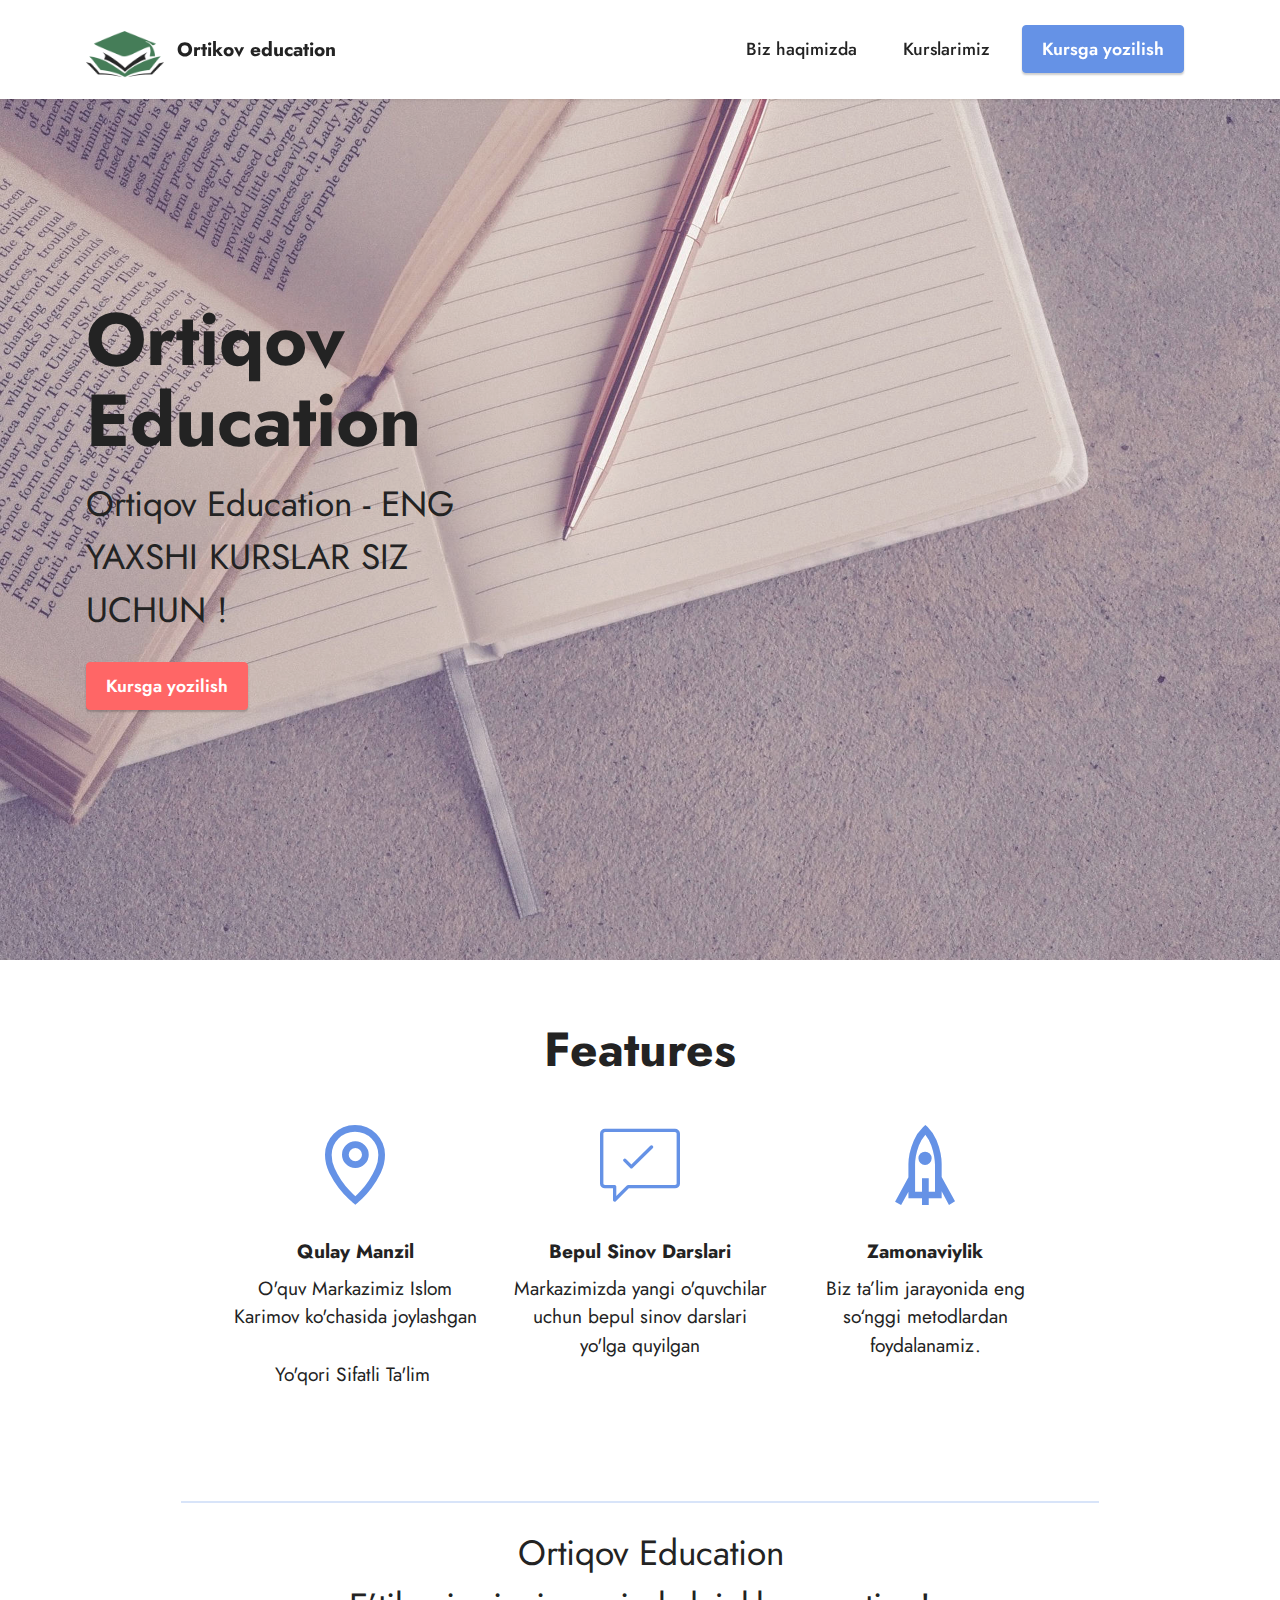
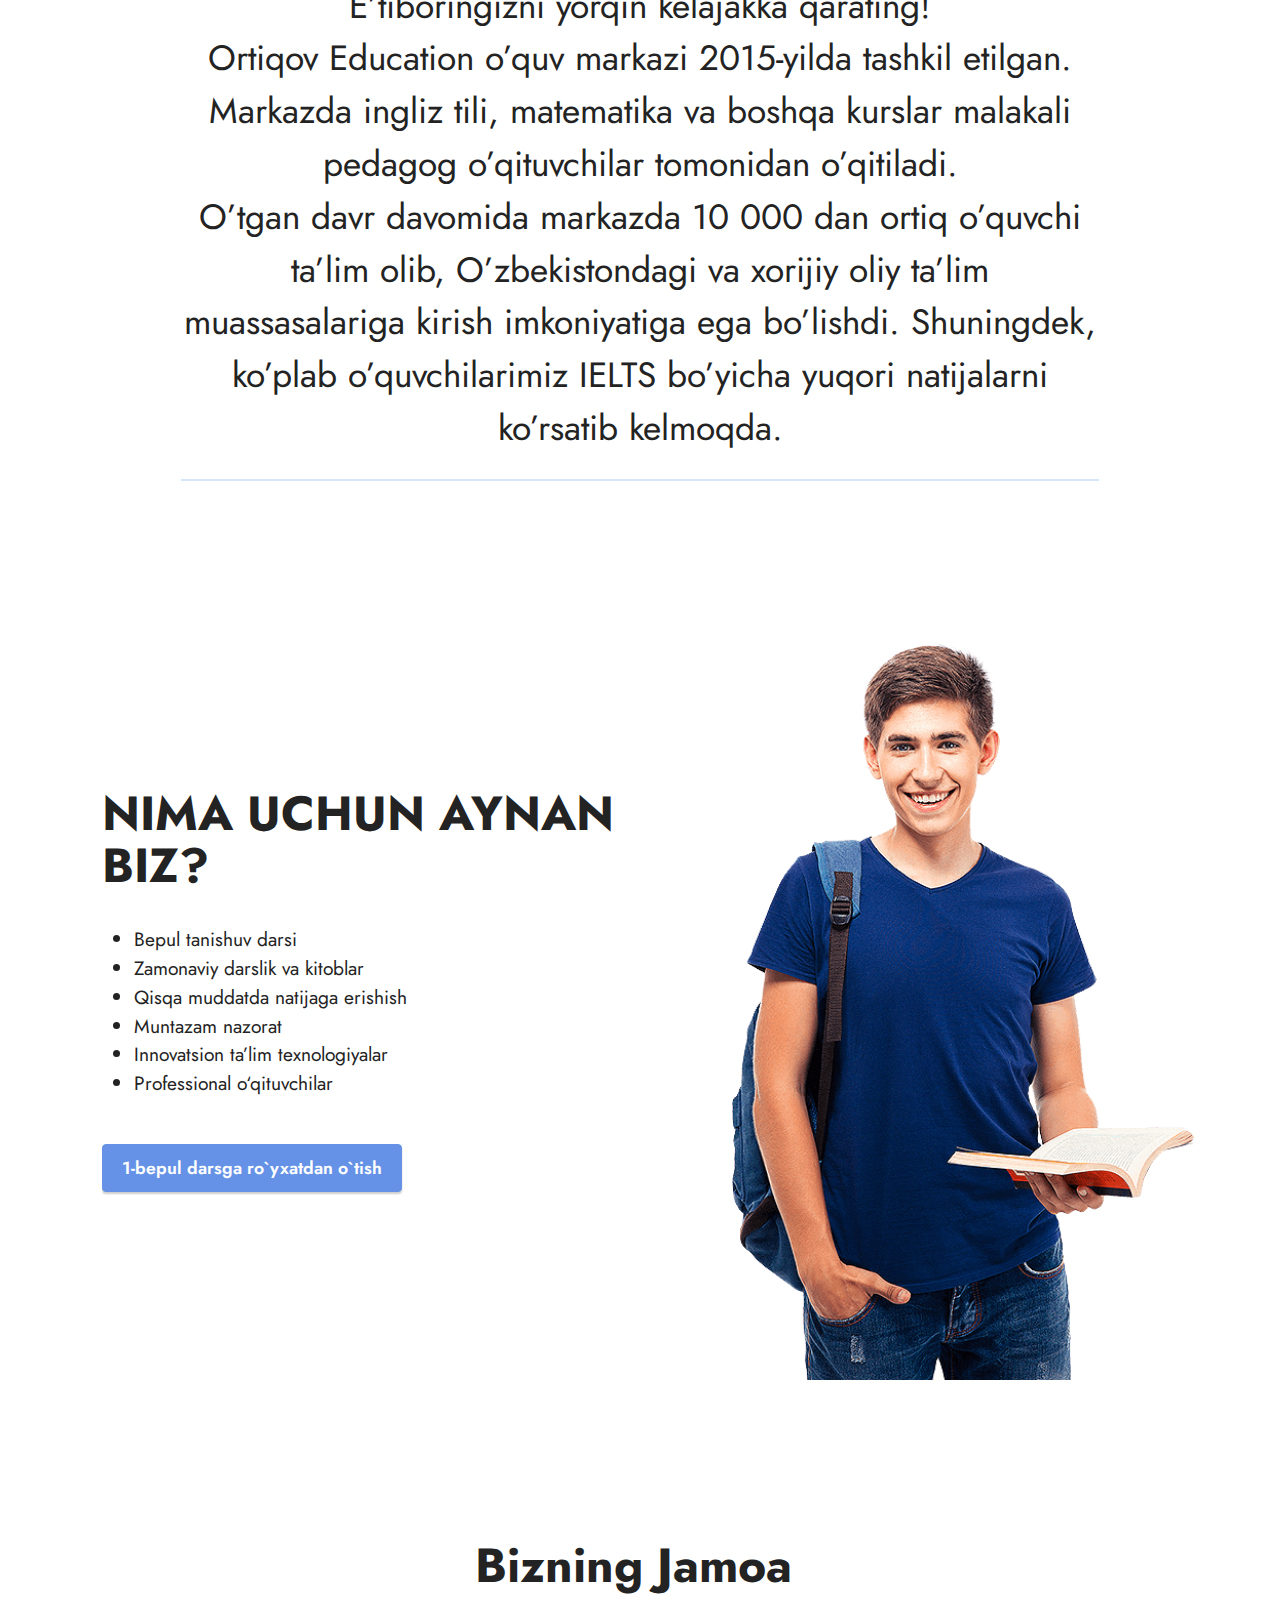
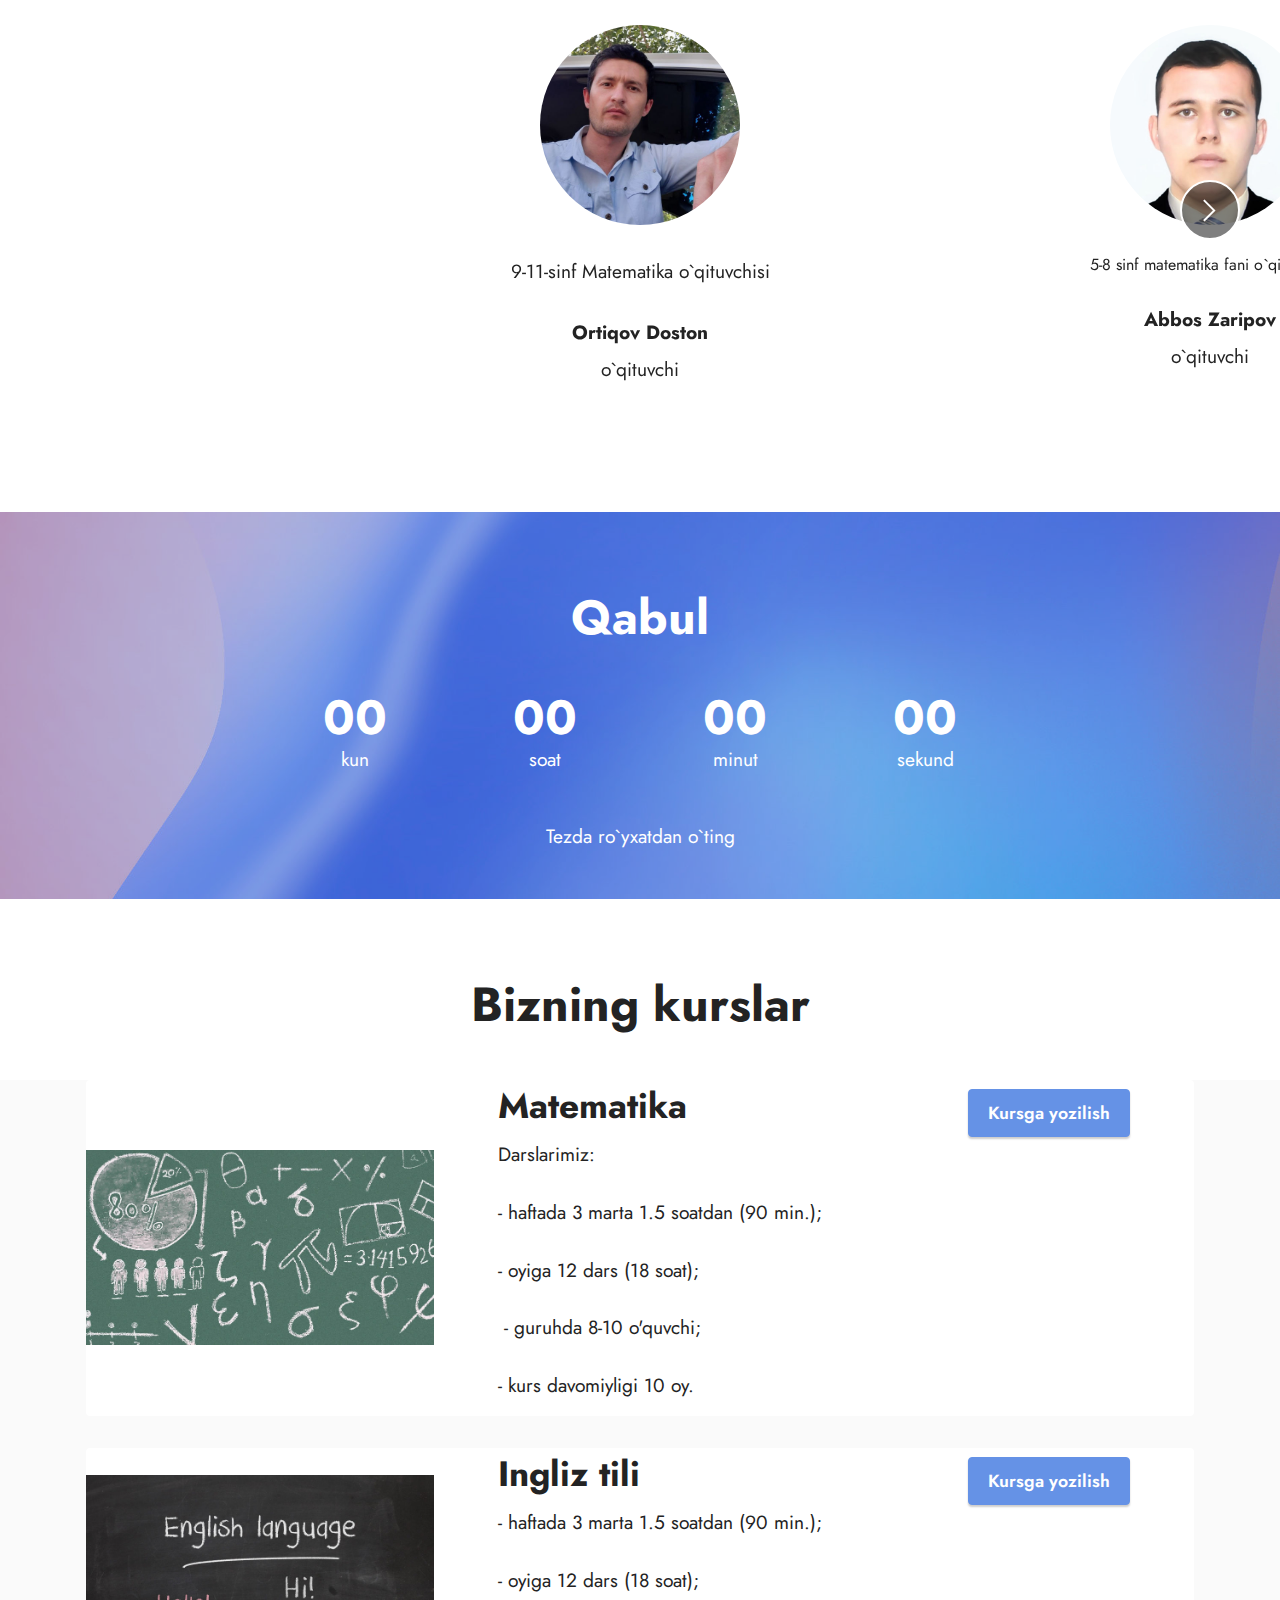
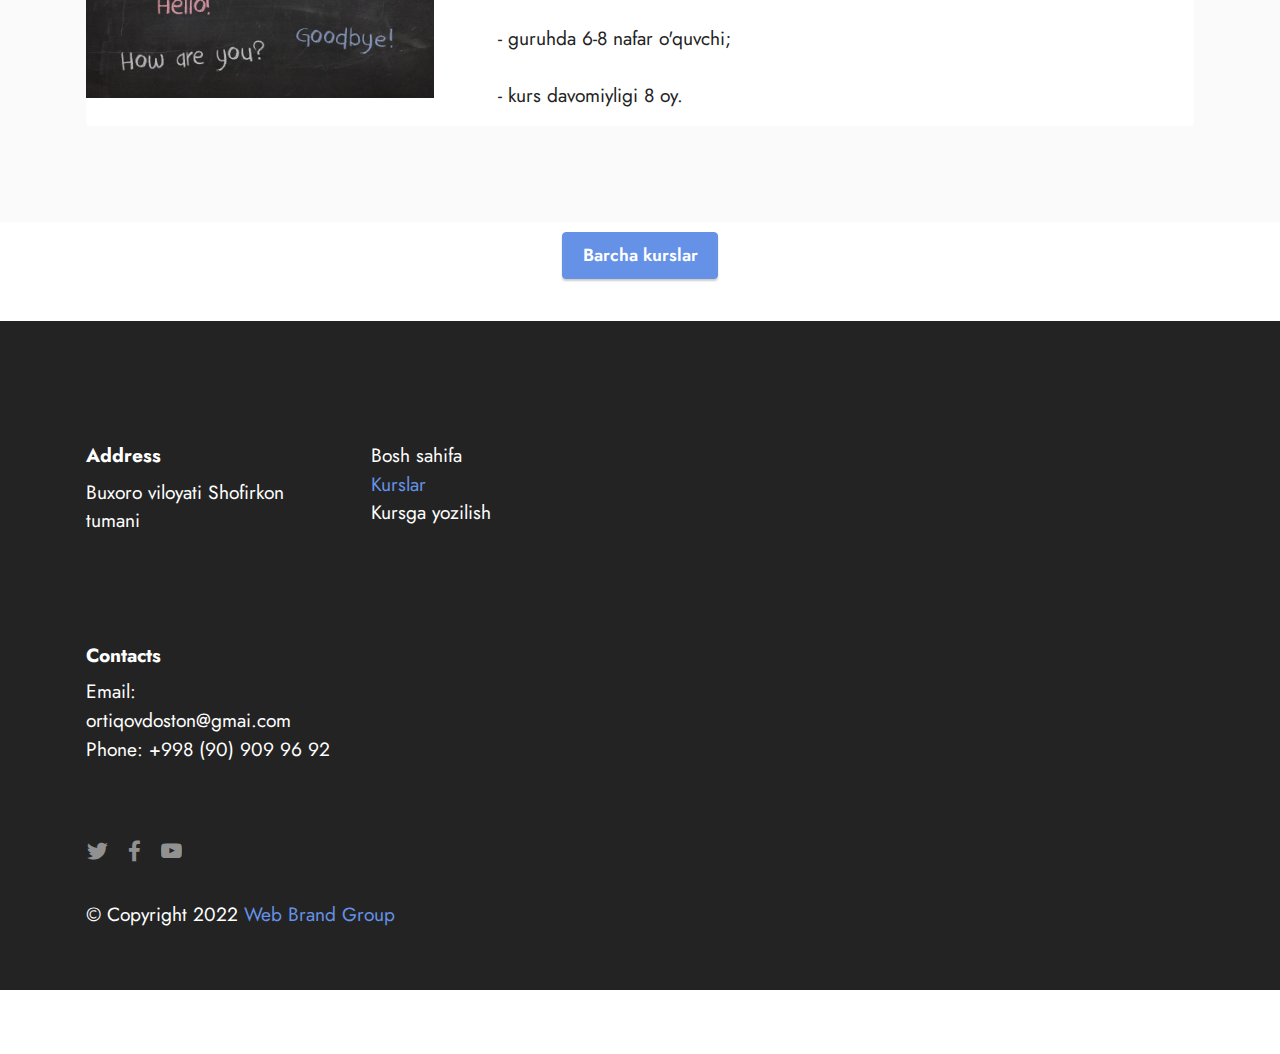
==== commit 48462b4e: "changed all file" ====
--- a/index.html
+++ b/index.html
@@ -17,7 +17,7 @@
 O`quv markaz">
   
   
-  <title>Hom</title>
+  <title>Home</title>
   <link rel="stylesheet" href="assets/web/assets/mobirise-icons2/mobirise2.css">
   <link rel="stylesheet" href="assets/web/assets/mobirise-icons/mobirise-icons.css">
   <link rel="stylesheet" href="assets/bootstrap/css/bootstrap.min.css">
@@ -46,7 +46,7 @@
                         <img src="assets/images/ortiqov-2-96x96.png" alt="Mobirise Website Builder" style="height: 4.9rem;">
                     </a>
                 </span>
-                <span class="navbar-caption-wrap"><a class="navbar-caption text-black text-primary display-7" href="index.html">Ortiqov Education</a></span>
+                <span class="navbar-caption-wrap"><a class="navbar-caption text-black text-primary display-7" href="index.html">Ortikov education</a></span>
             </div>
             <button class="navbar-toggler" type="button" data-toggle="collapse" data-bs-toggle="collapse" data-target="#navbarSupportedContent" data-bs-target="#navbarSupportedContent" aria-controls="navbarNavAltMarkup" aria-expanded="false" aria-label="Toggle navigation">
                 <div class="hamburger">
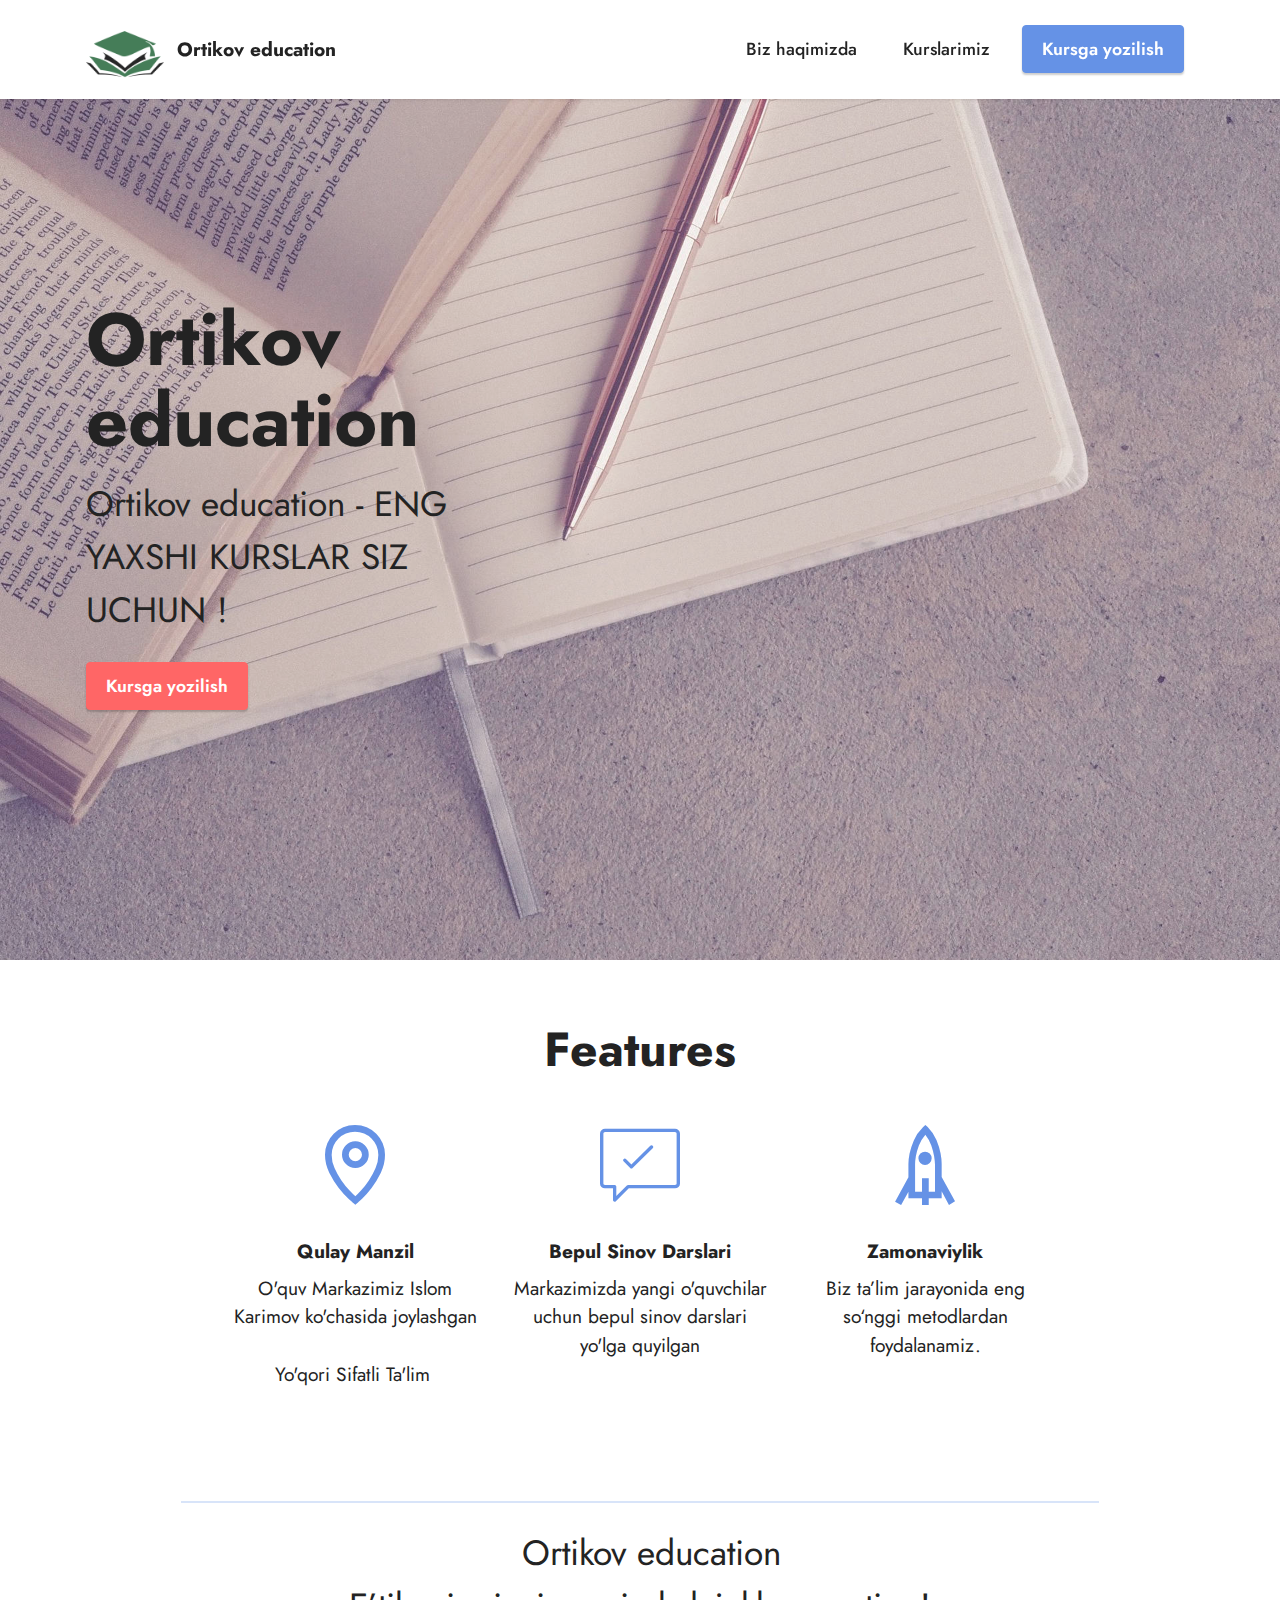
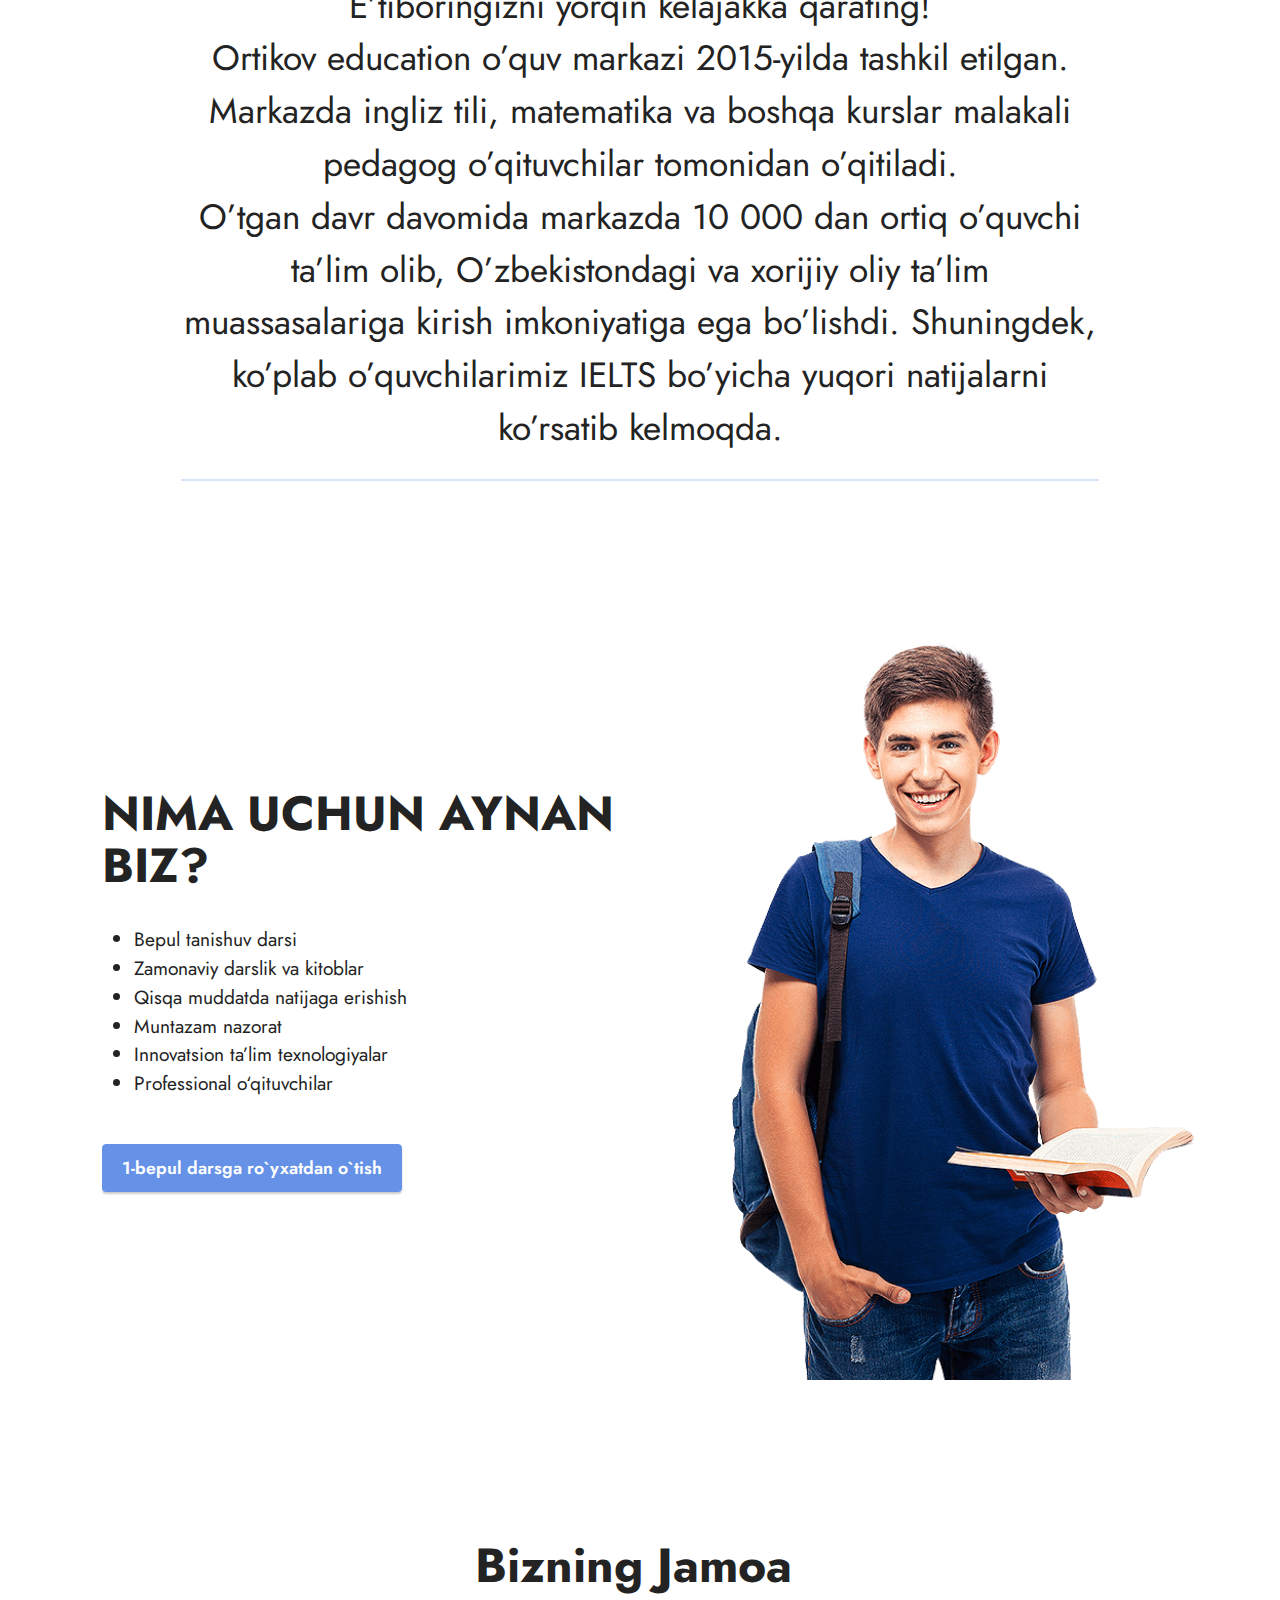
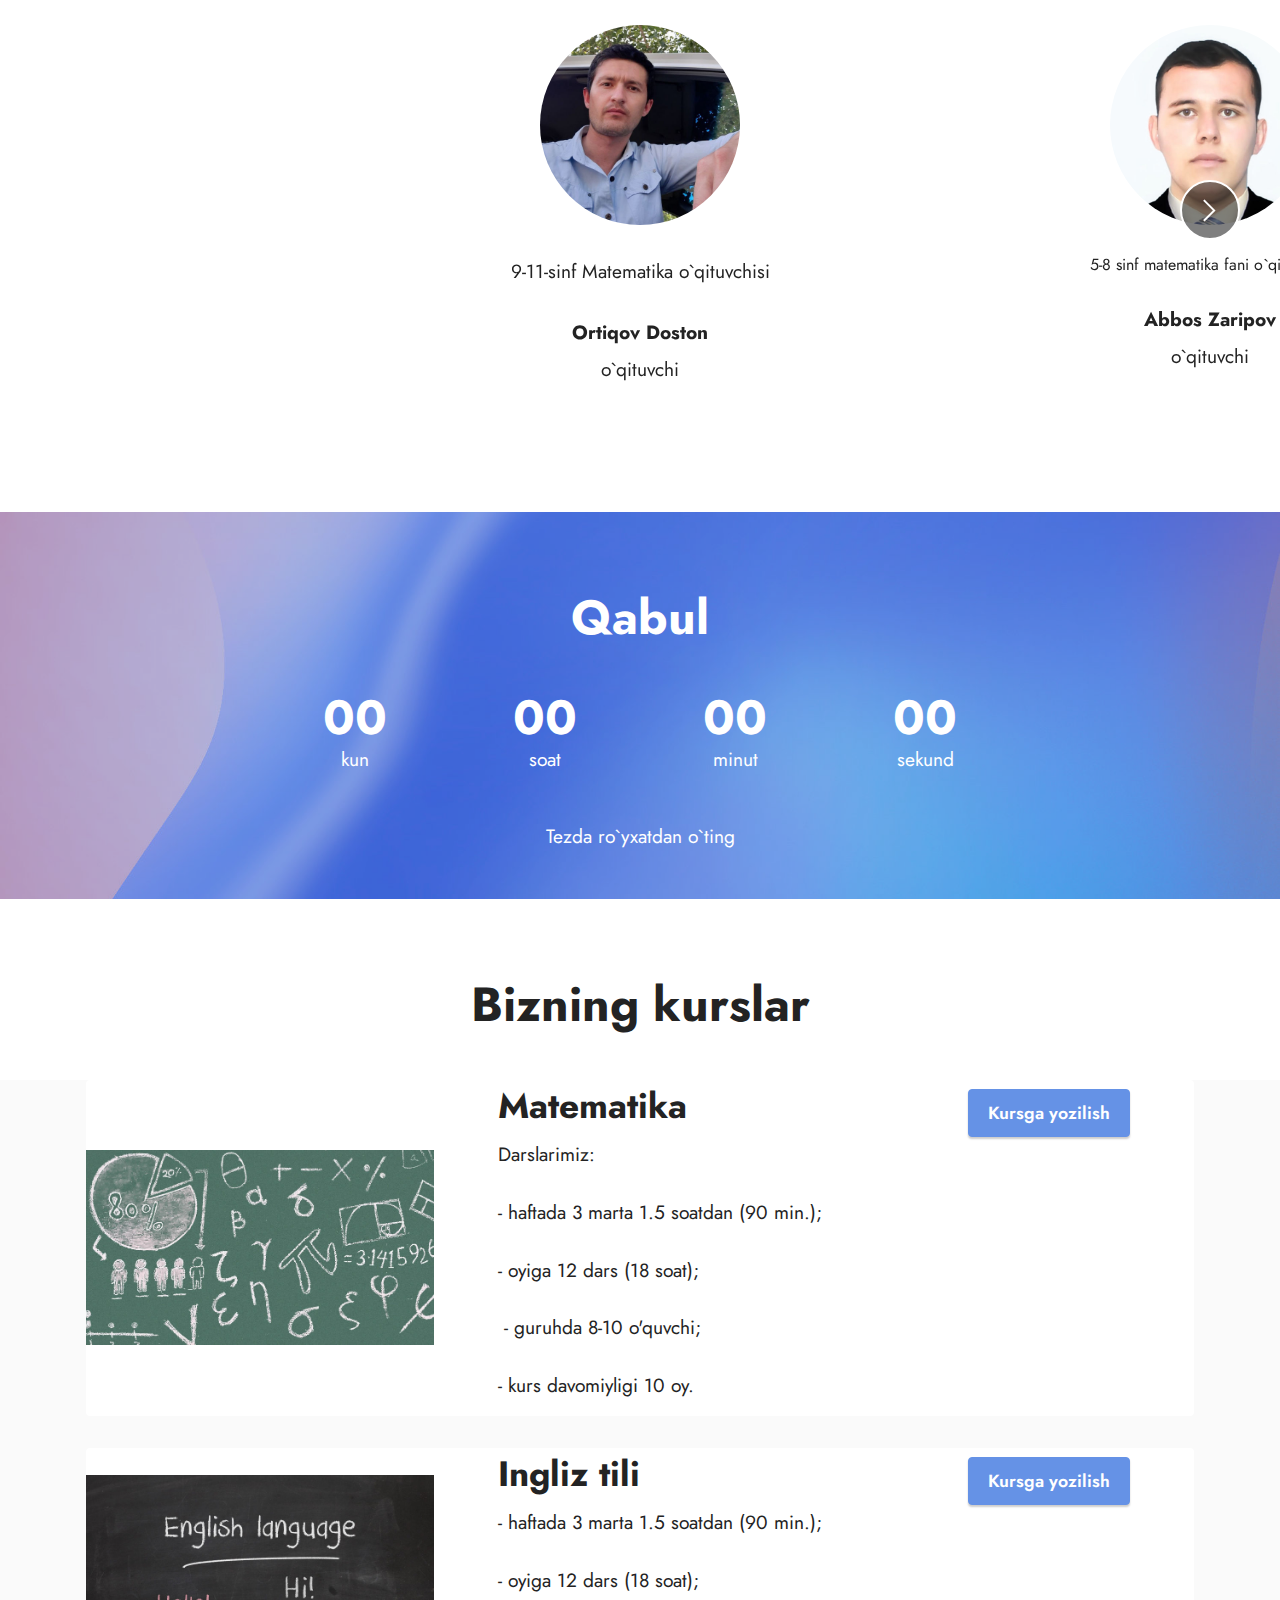
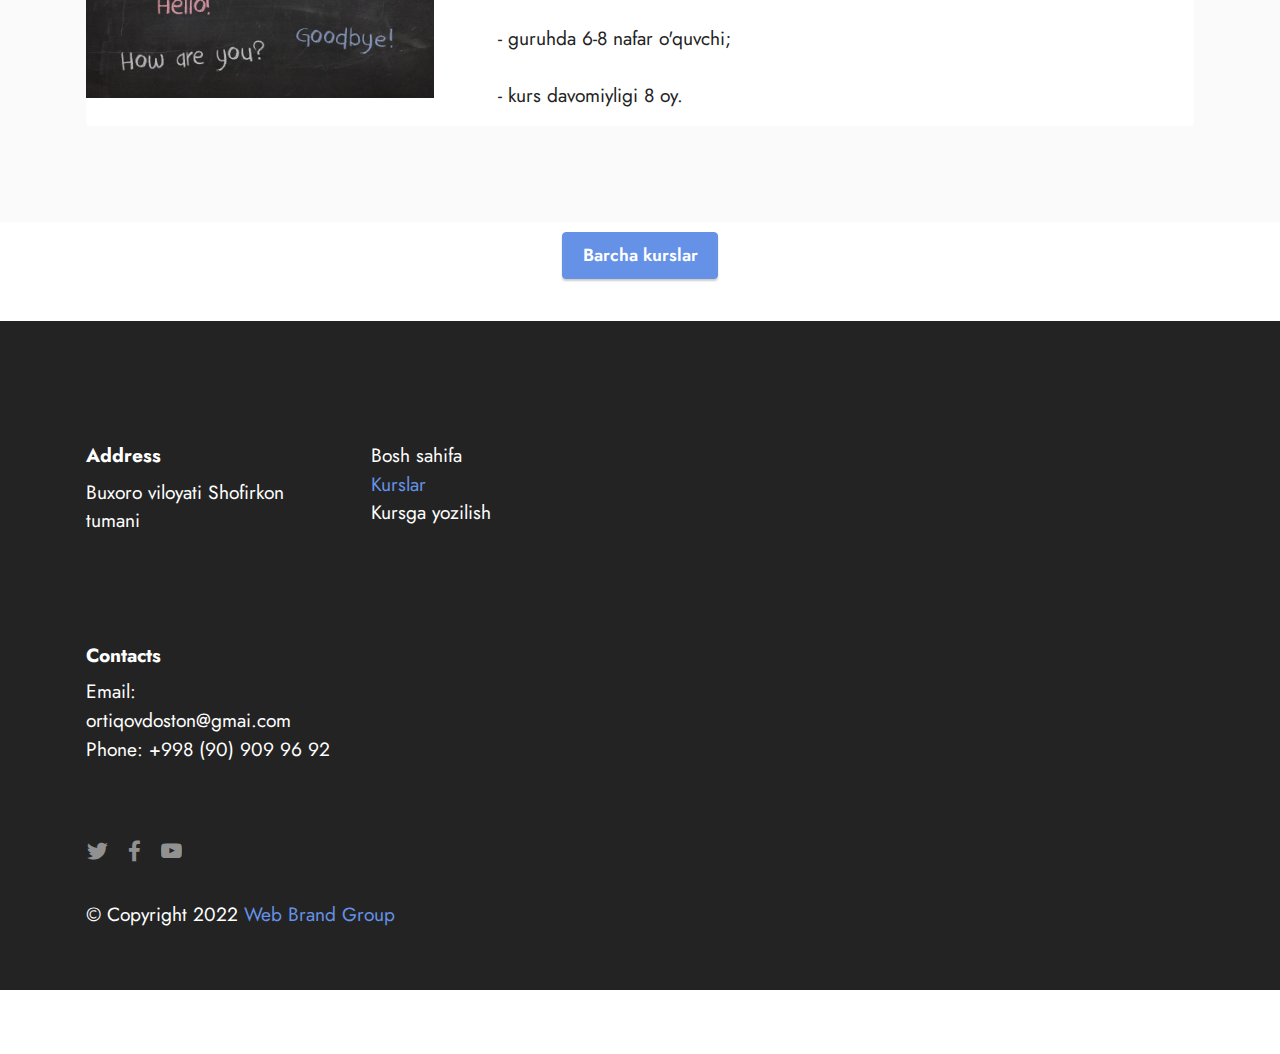
==== commit f2494994: "changed all file" ====
--- a/index.html
+++ b/index.html
@@ -76,9 +76,9 @@
     <div class="container">
         <div class="row">
             <div class="col-12 col-lg-5">
-                <h1 class="mbr-section-title mbr-fonts-style mb-3 display-1"><strong>Ortiqov Education</strong></h1>
-                
-                <p class="mbr-text mbr-fonts-style display-5">Ortiqov Education - ENG YAXSHI KURSLAR SIZ UCHUN !</p>
+                <h1 class="mbr-section-title mbr-fonts-style mb-3 display-1"><strong>Ortikov education</strong></h1>
+                
+                <p class="mbr-text mbr-fonts-style display-5">Ortikov education - ENG YAXSHI KURSLAR SIZ UCHUN !</p>
                 <div class="mbr-section-btn mt-3"><a class="btn btn-secondary display-4" href="page2.html">Kursga yozilish</a></div>
             </div>
         </div>
@@ -146,8 +146,8 @@
         <div class="row justify-content-center">
             <div class="col-md-12 col-lg-10">
                 <hr class="line">
-                <p class="mbr-text align-center mbr-fonts-style my-4 display-5">&nbsp; Ortiqov Education<br>   E’tiboringizni yorqin kelajakka qarating!
-<br> Ortiqov Education&nbsp;o’quv markazi 2015-yilda tashkil etilgan. Markazda ingliz tili, matematika va boshqa kurslar malakali pedagog o’qituvchilar tomonidan o’qitiladi. 
+                <p class="mbr-text align-center mbr-fonts-style my-4 display-5">&nbsp; Ortikov education<br>   E’tiboringizni yorqin kelajakka qarating!
+<br> Ortikov education&nbsp;o’quv markazi 2015-yilda tashkil etilgan. Markazda ingliz tili, matematika va boshqa kurslar malakali pedagog o’qituvchilar tomonidan o’qitiladi. 
 <br>   O’tgan davr davomida markazda 10 000 dan ortiq o’quvchi ta’lim olib, O’zbekistondagi va xorijiy oliy ta’lim muassasalariga kirish imkoniyatiga ega bo’lishdi. Shuningdek, ko’plab o’quvchilarimiz IELTS bo’yicha yuqori natijalarni ko’rsatib kelmoqda.</p>
                 <hr class="line">
             </div>
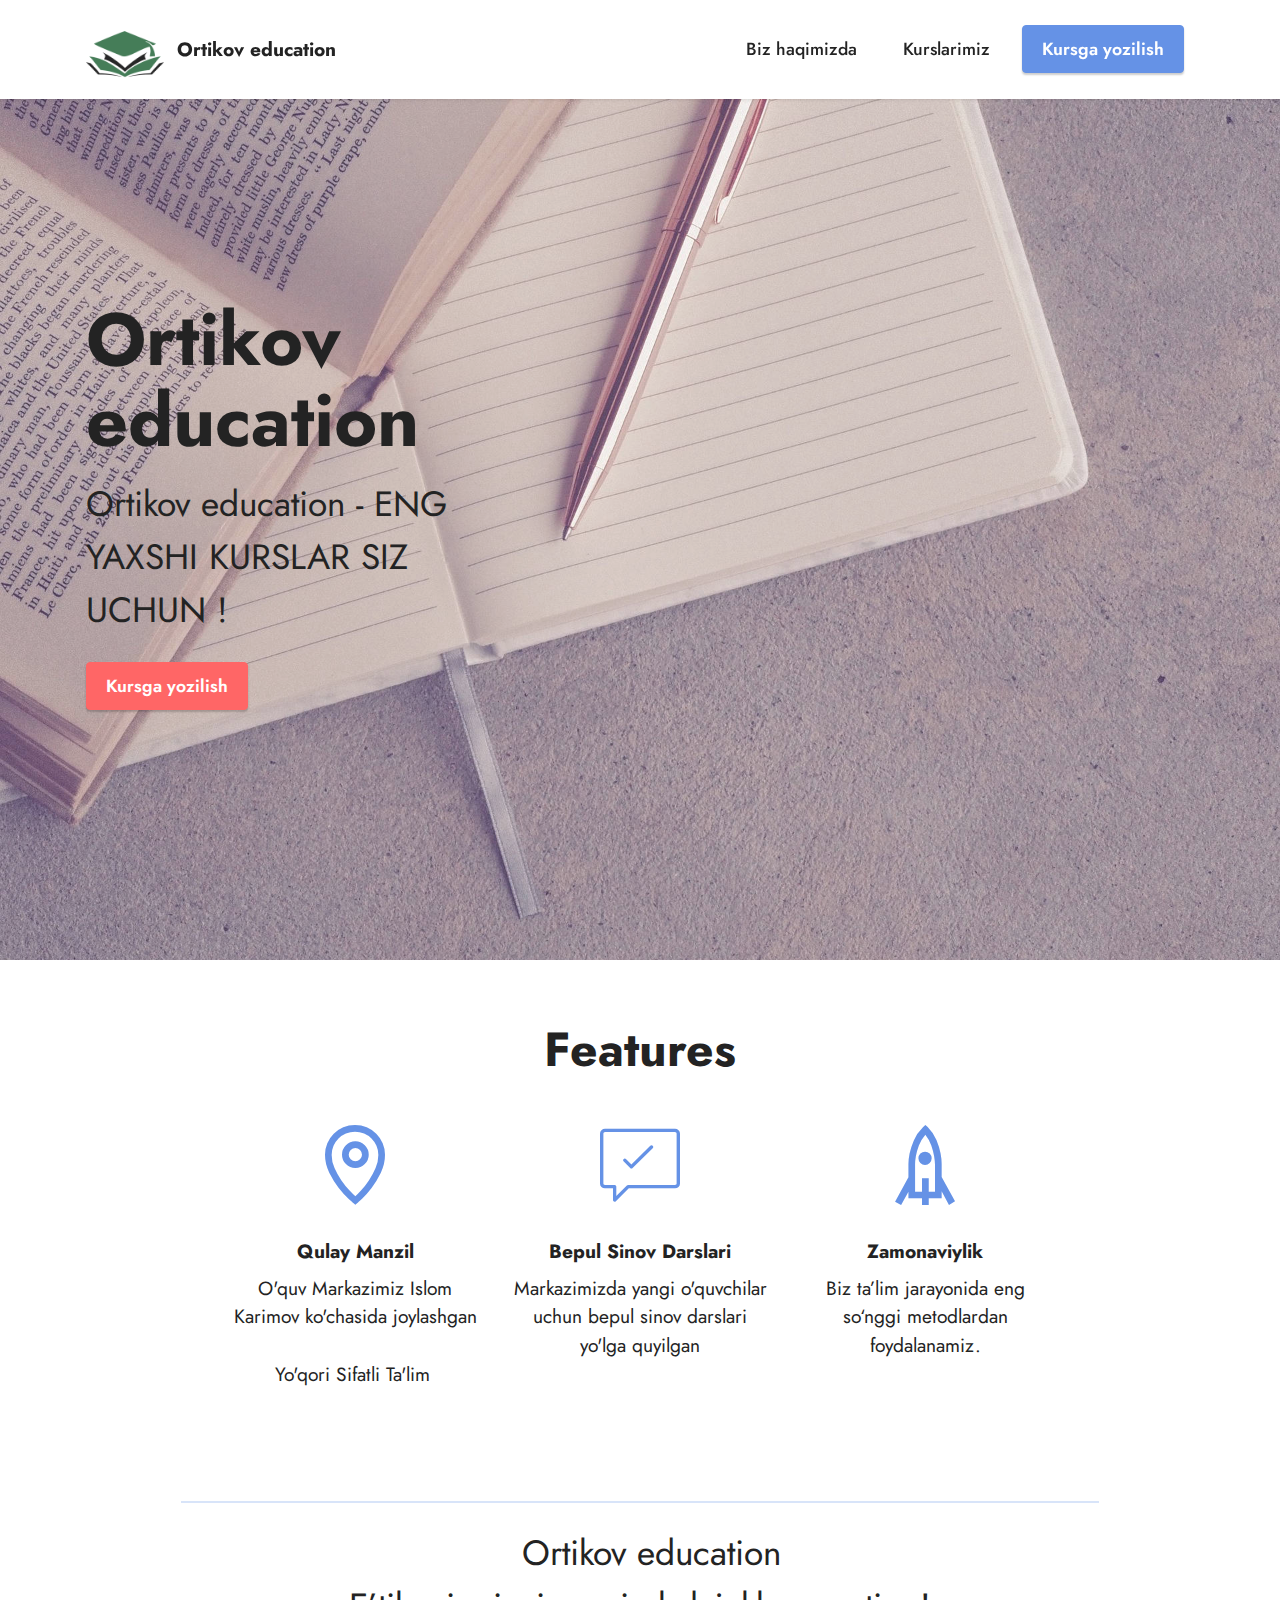
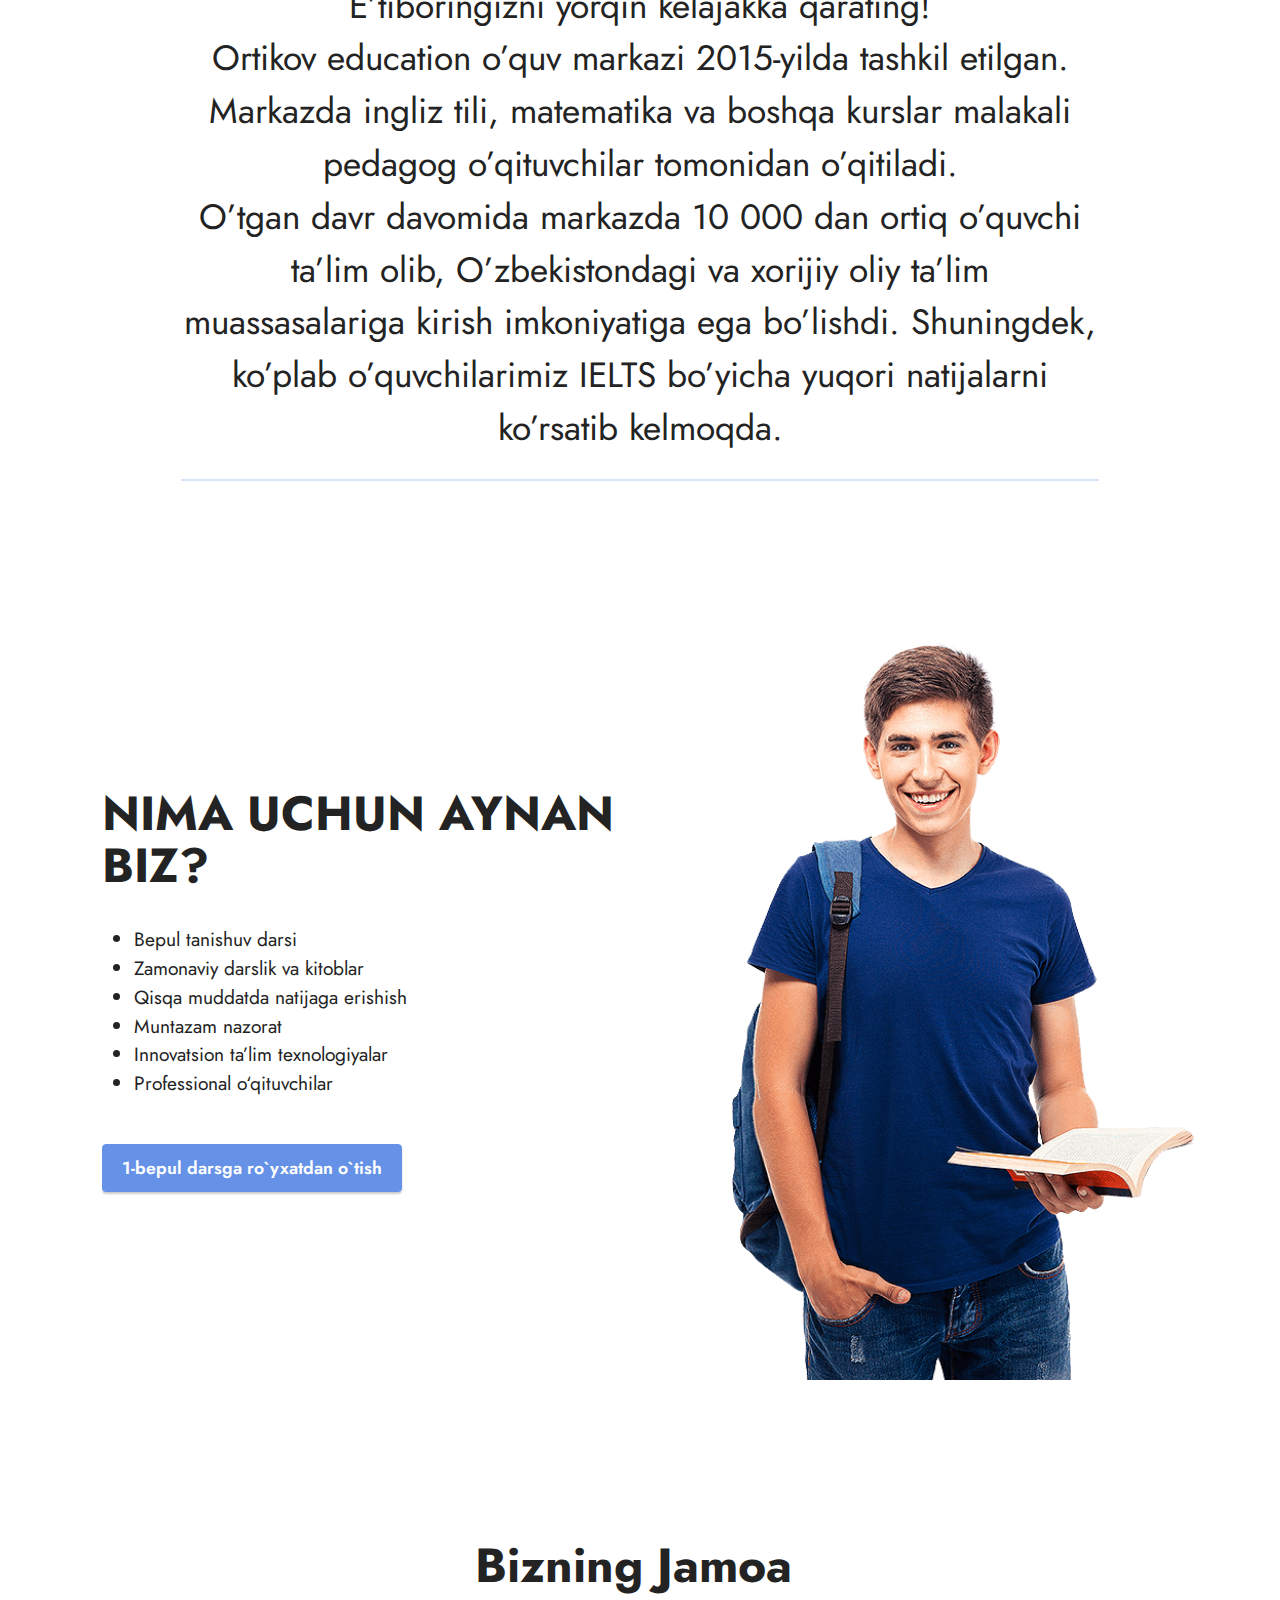
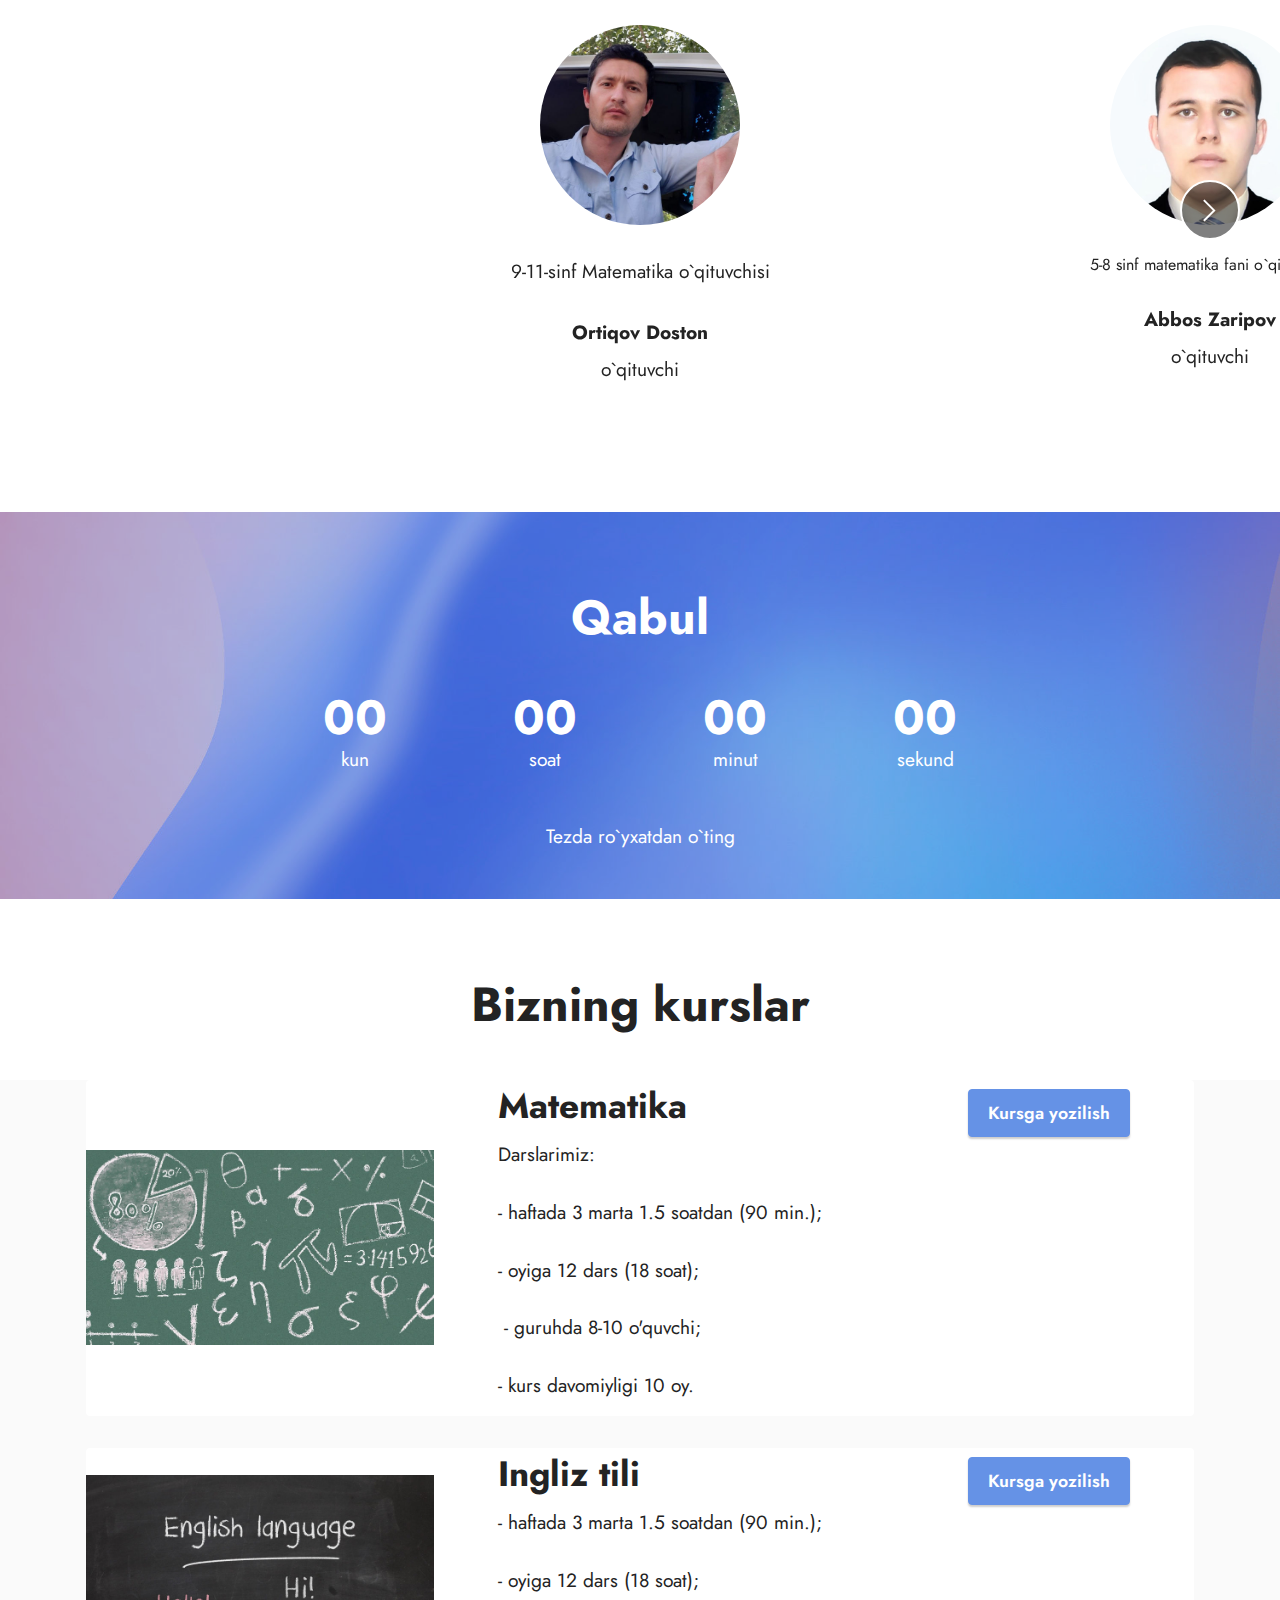
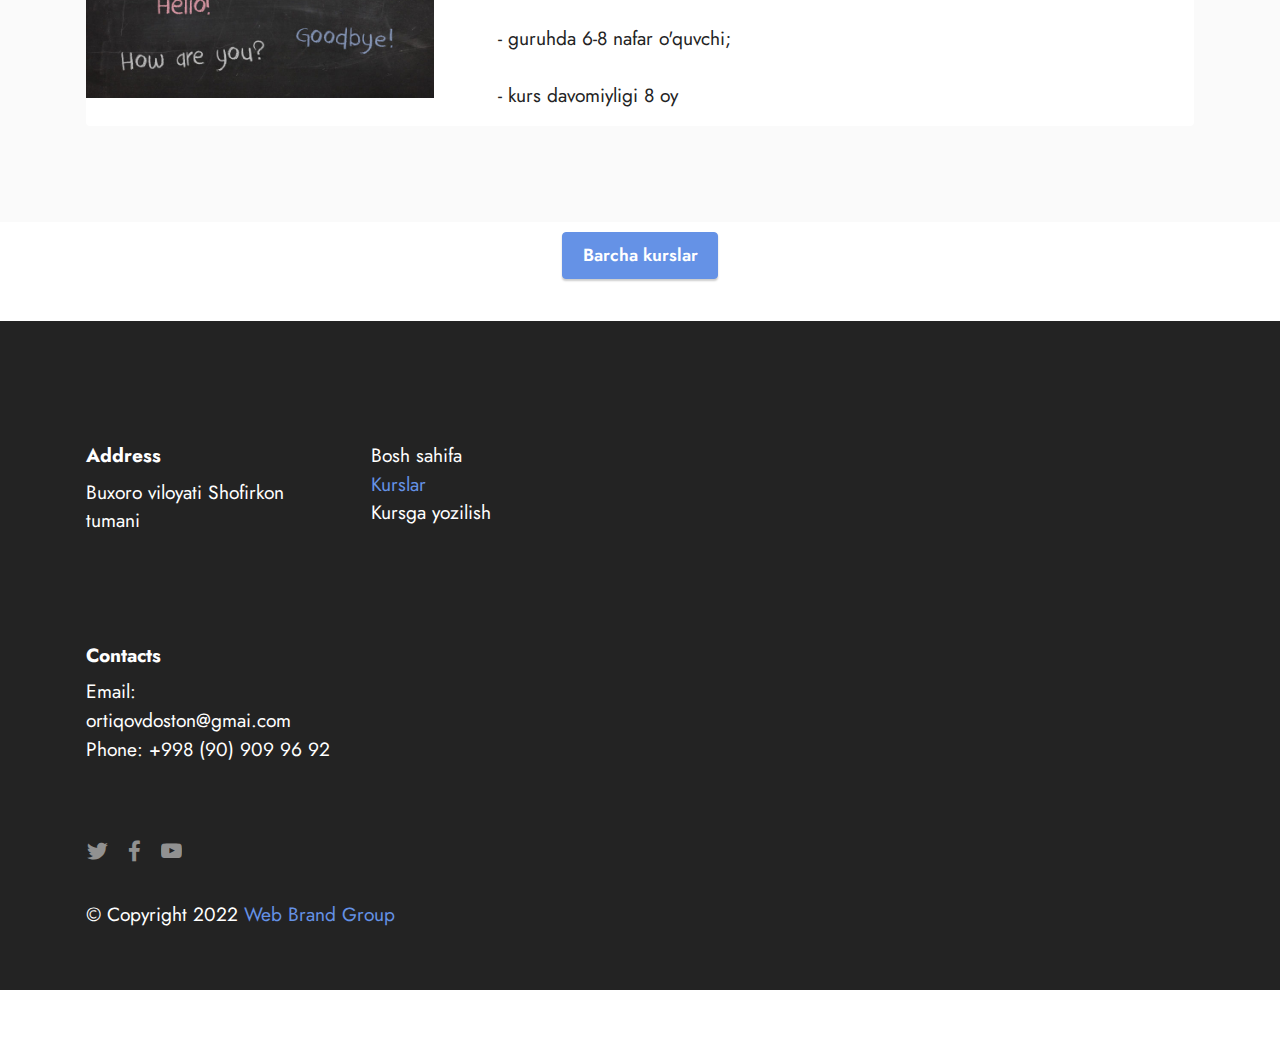
==== commit 4af3bde1: "changed all file" ====
--- a/index.html
+++ b/index.html
@@ -356,7 +356,7 @@
 <br>- oyiga 12 dars (18 soat); ⁣⁣⁣
 <br><br>- guruhda 6-8 nafar o'quvchi; ⁣⁣⁣
 <br>
-<br>- kurs davomiyligi 8 oy. ⁣⁣⁣</p>
+<br>- kurs davomiyligi 8 oy ⁣⁣⁣</p>
                                 </div>
                                 <div class="col-md-auto">
                                     
